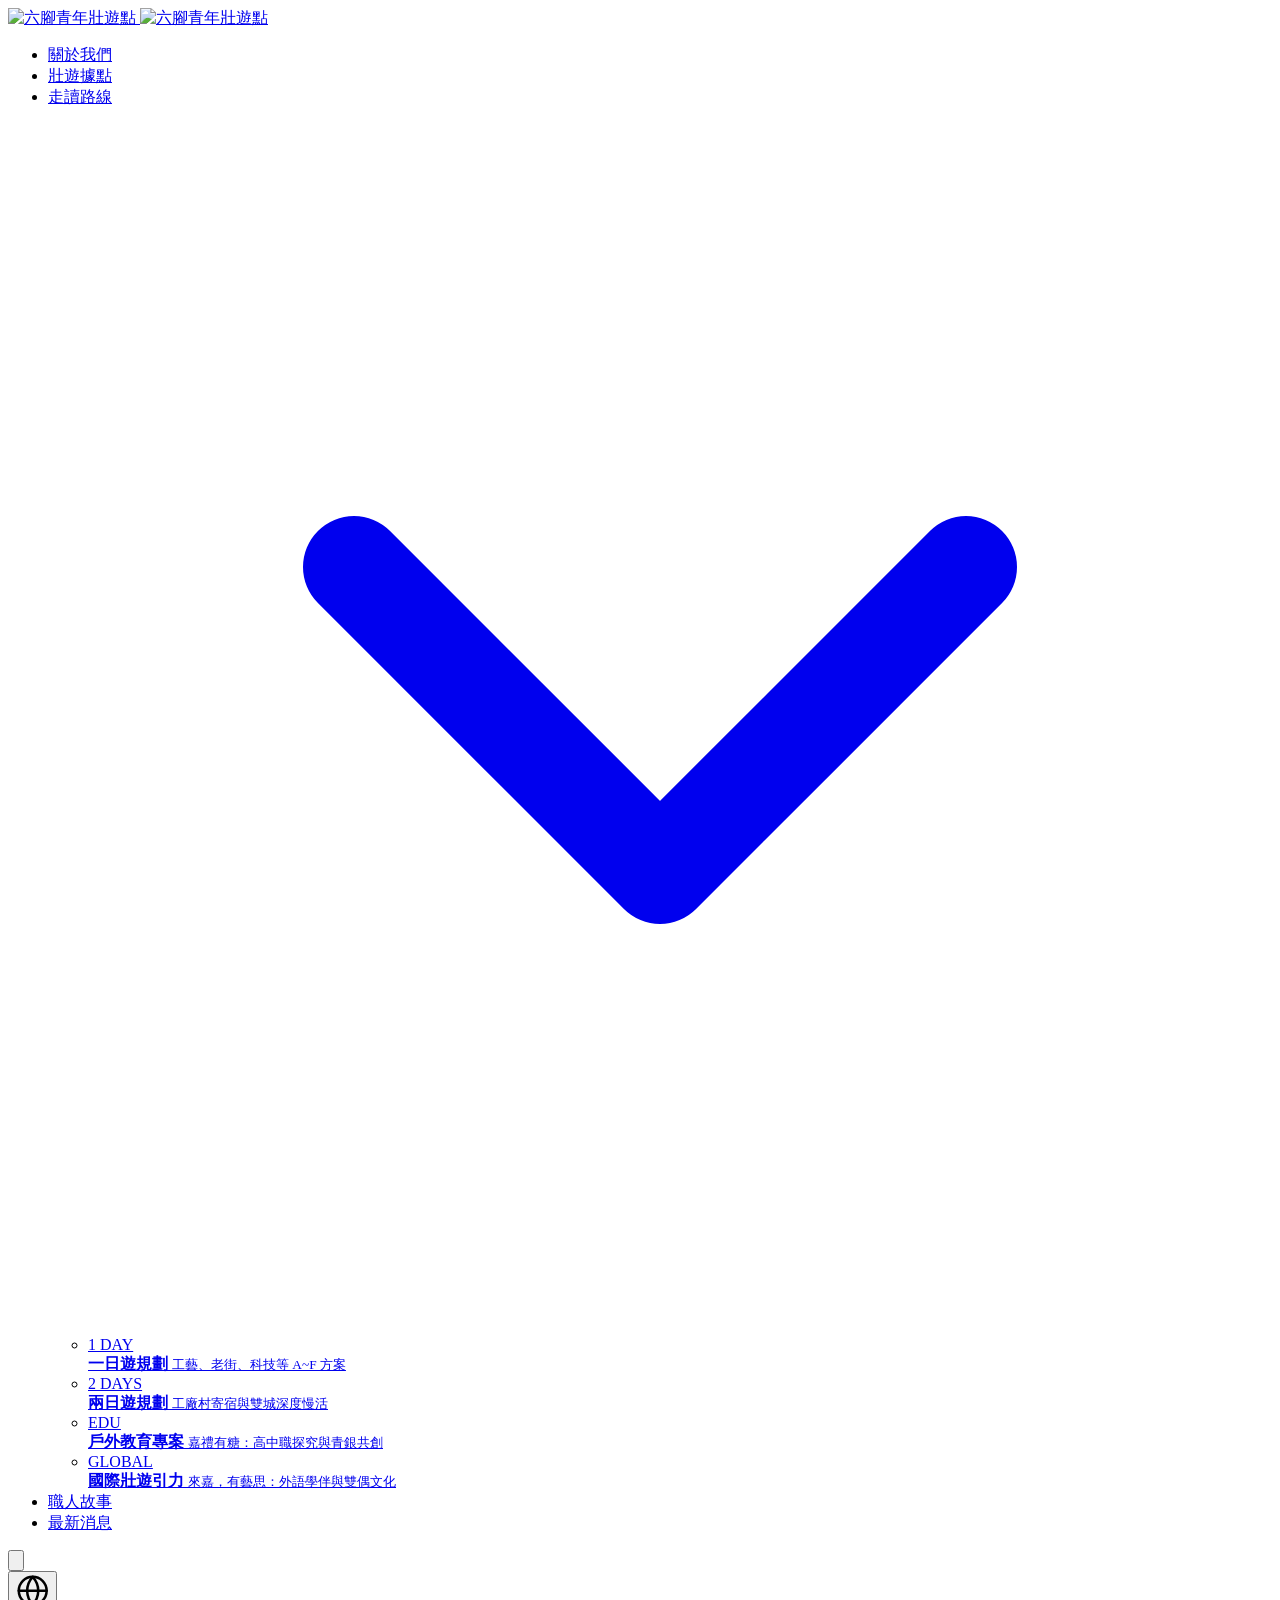
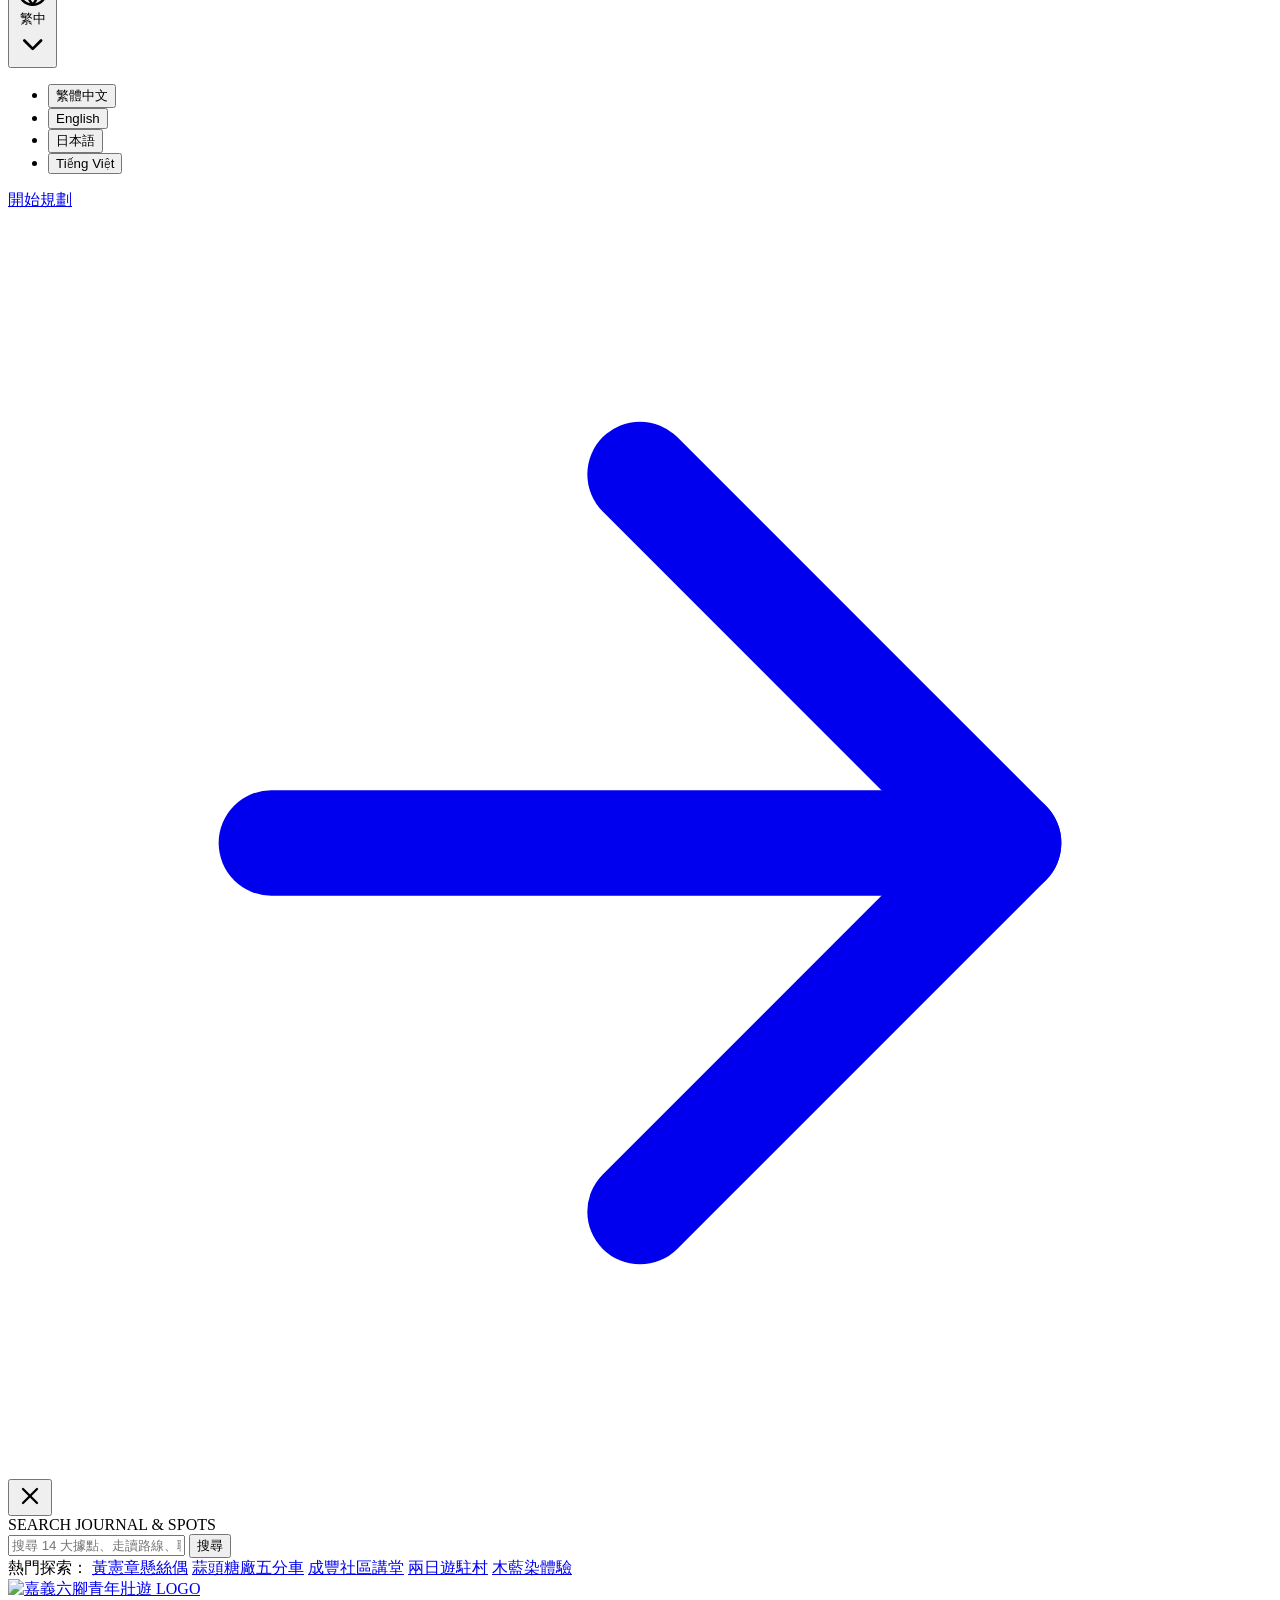
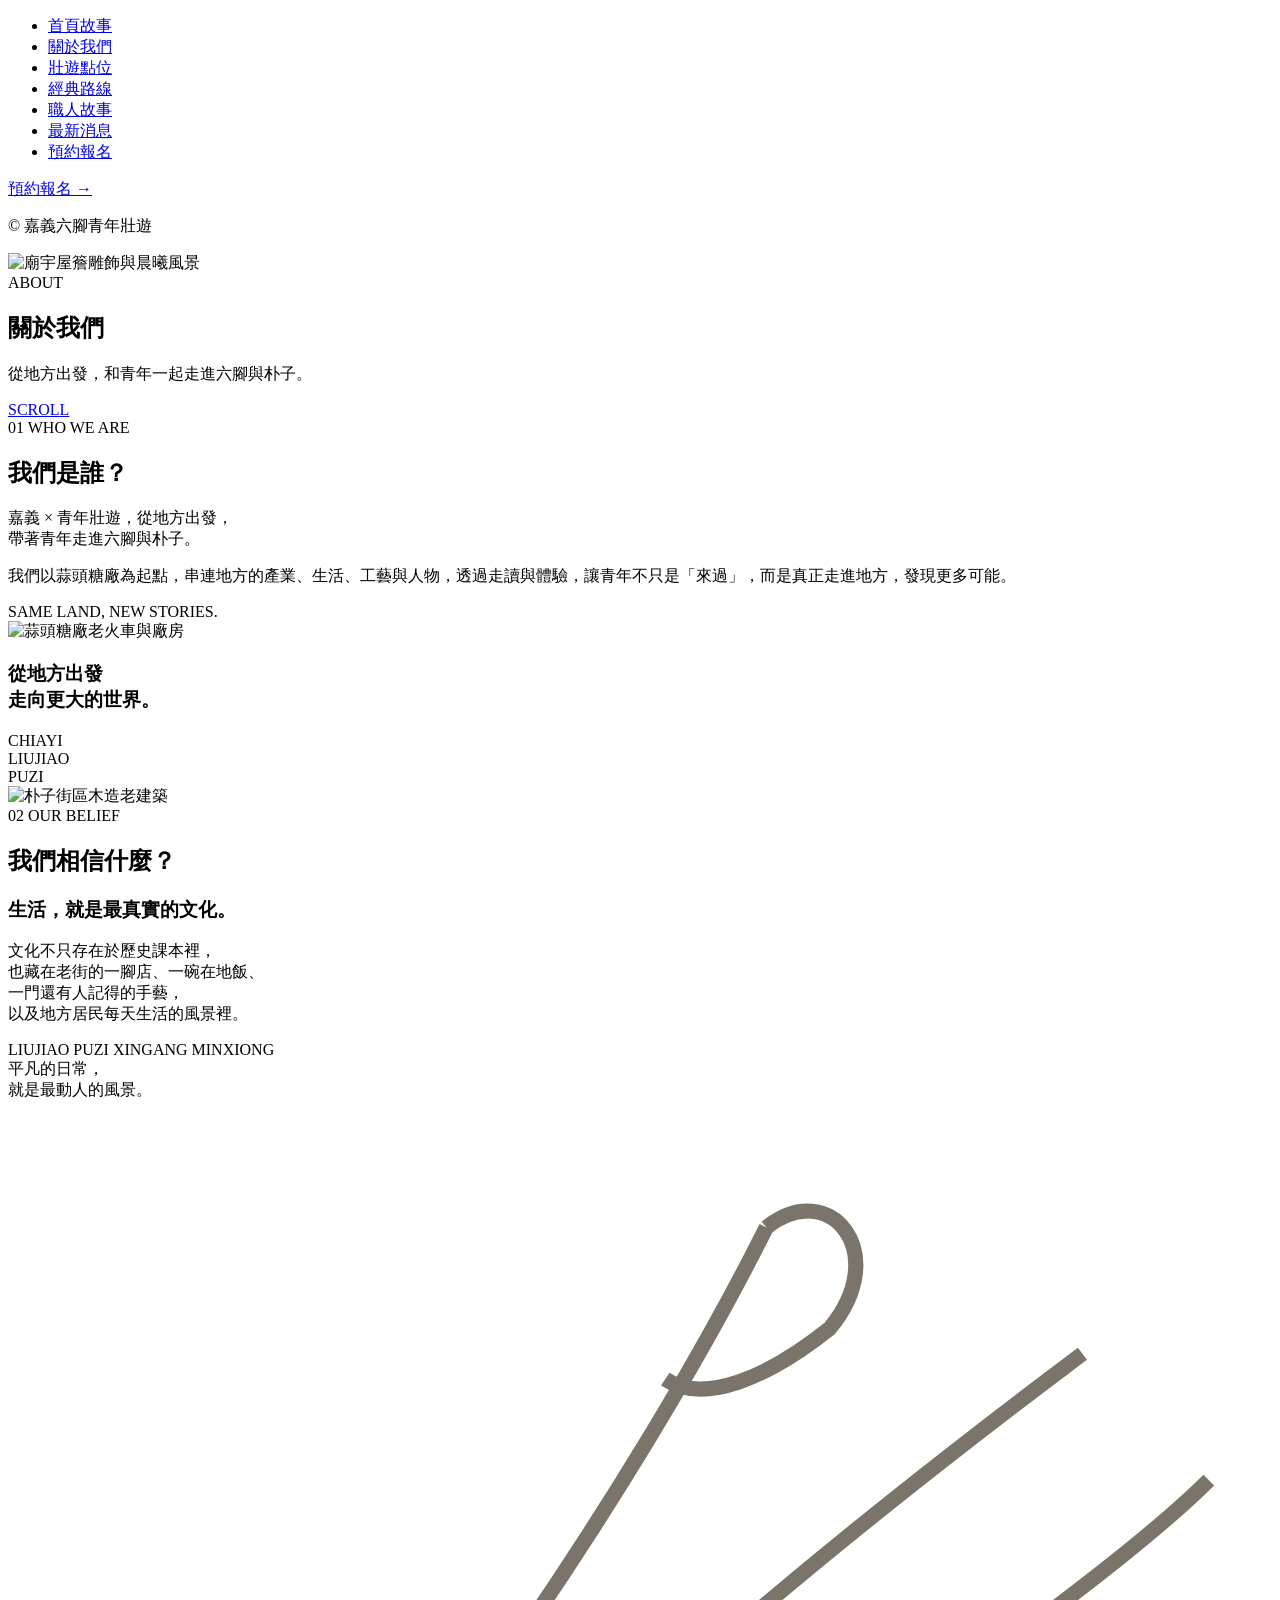
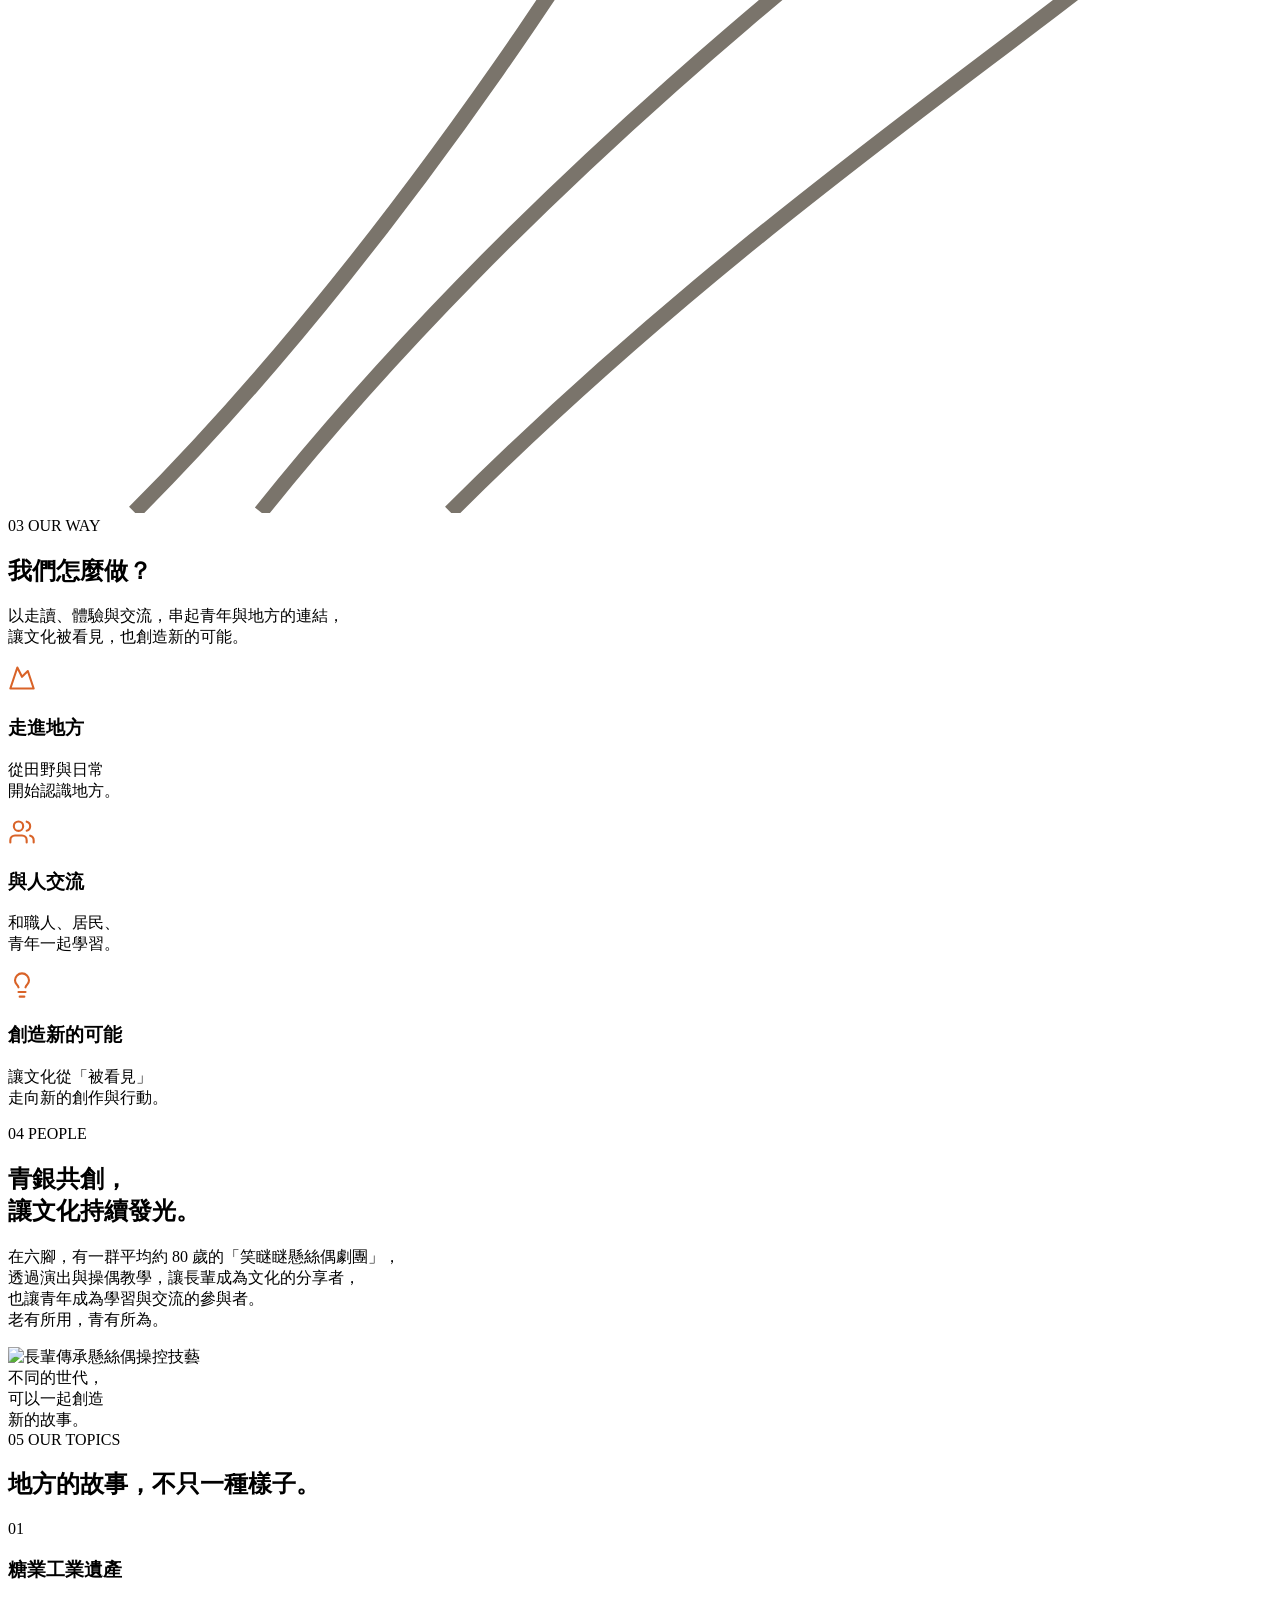
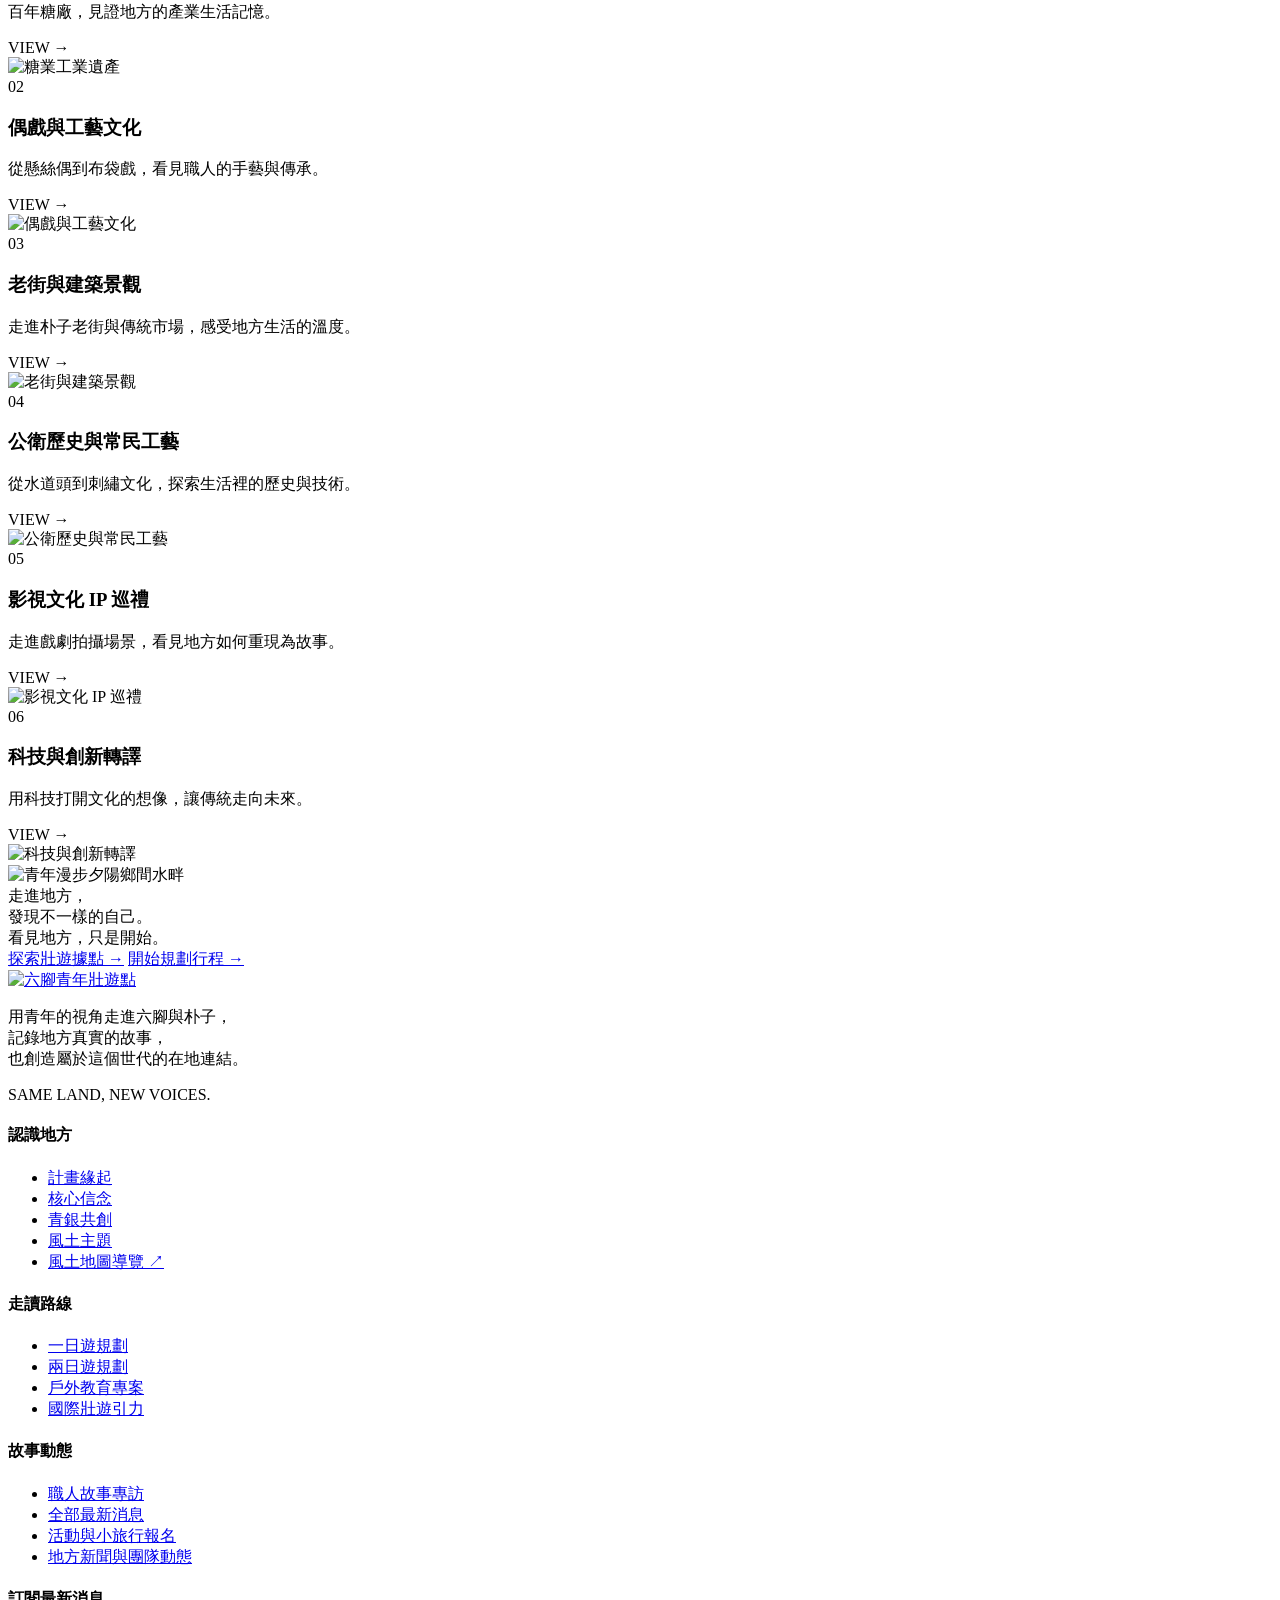
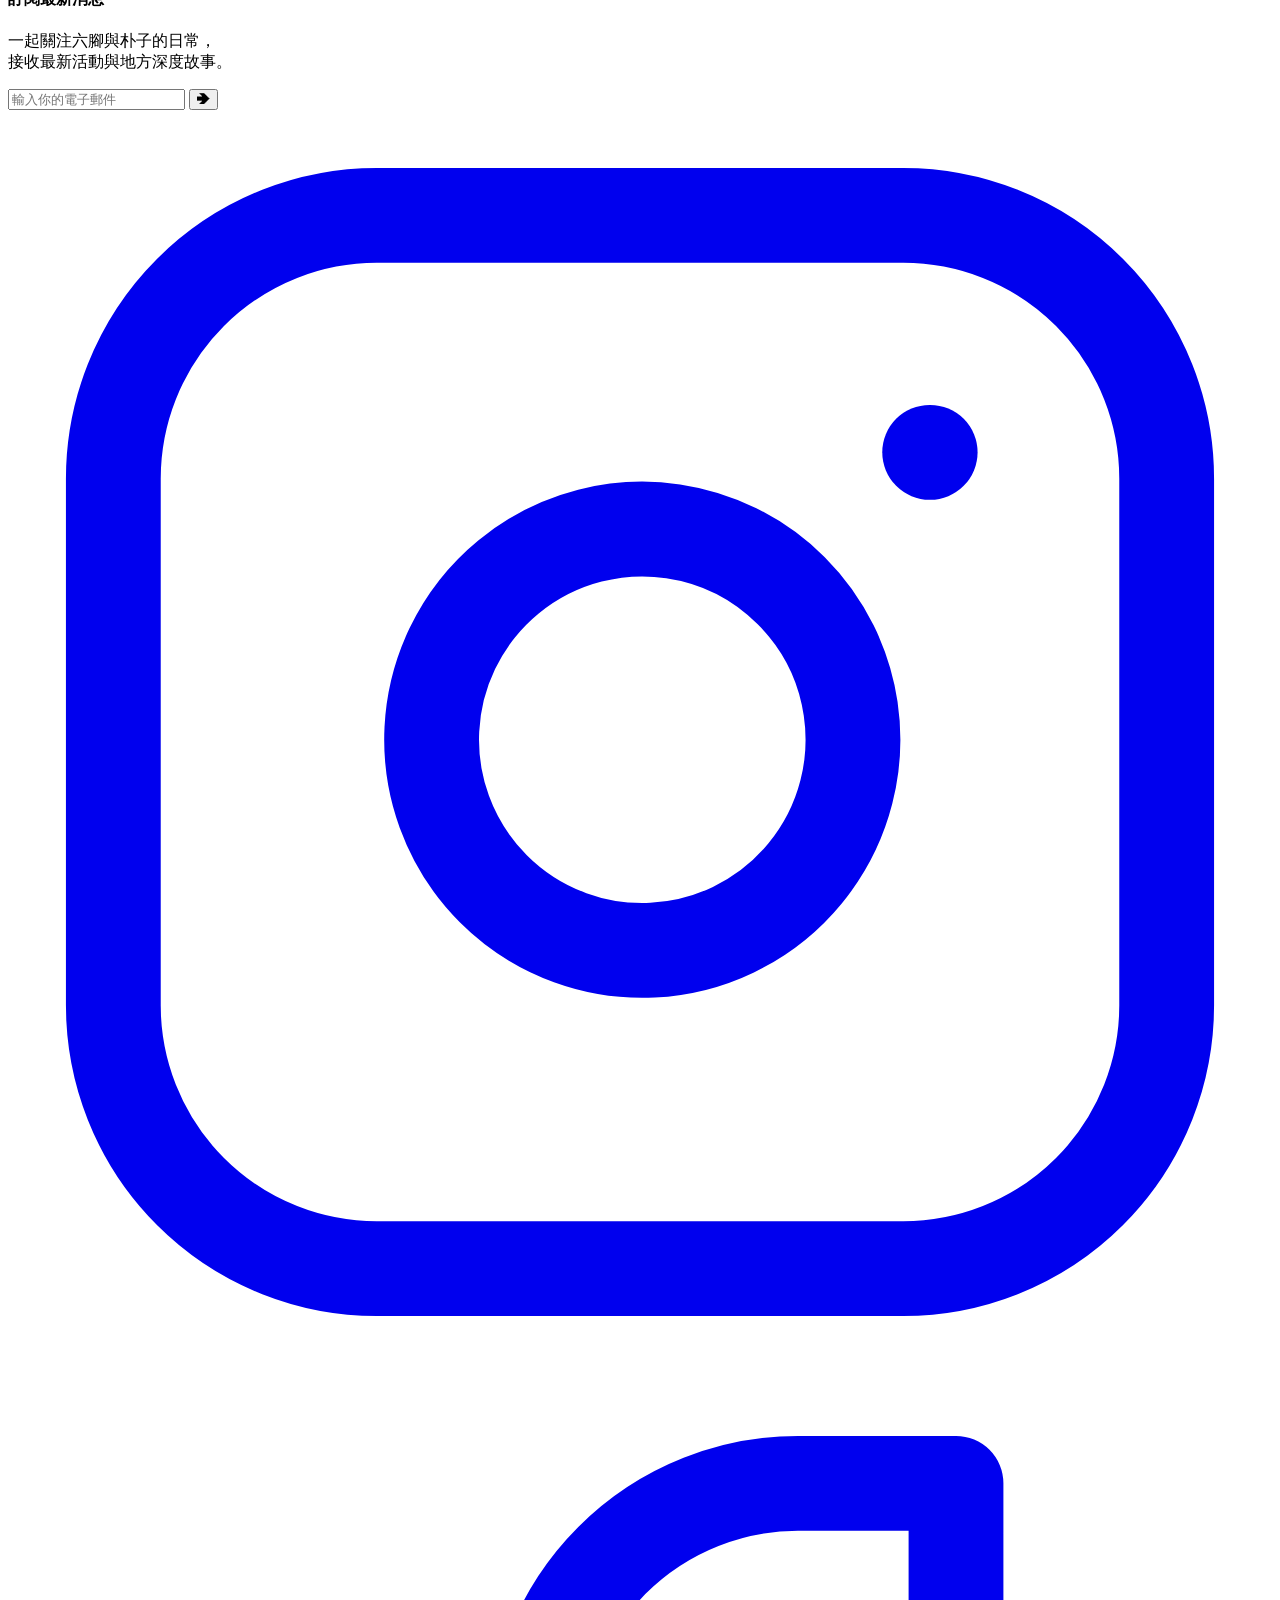
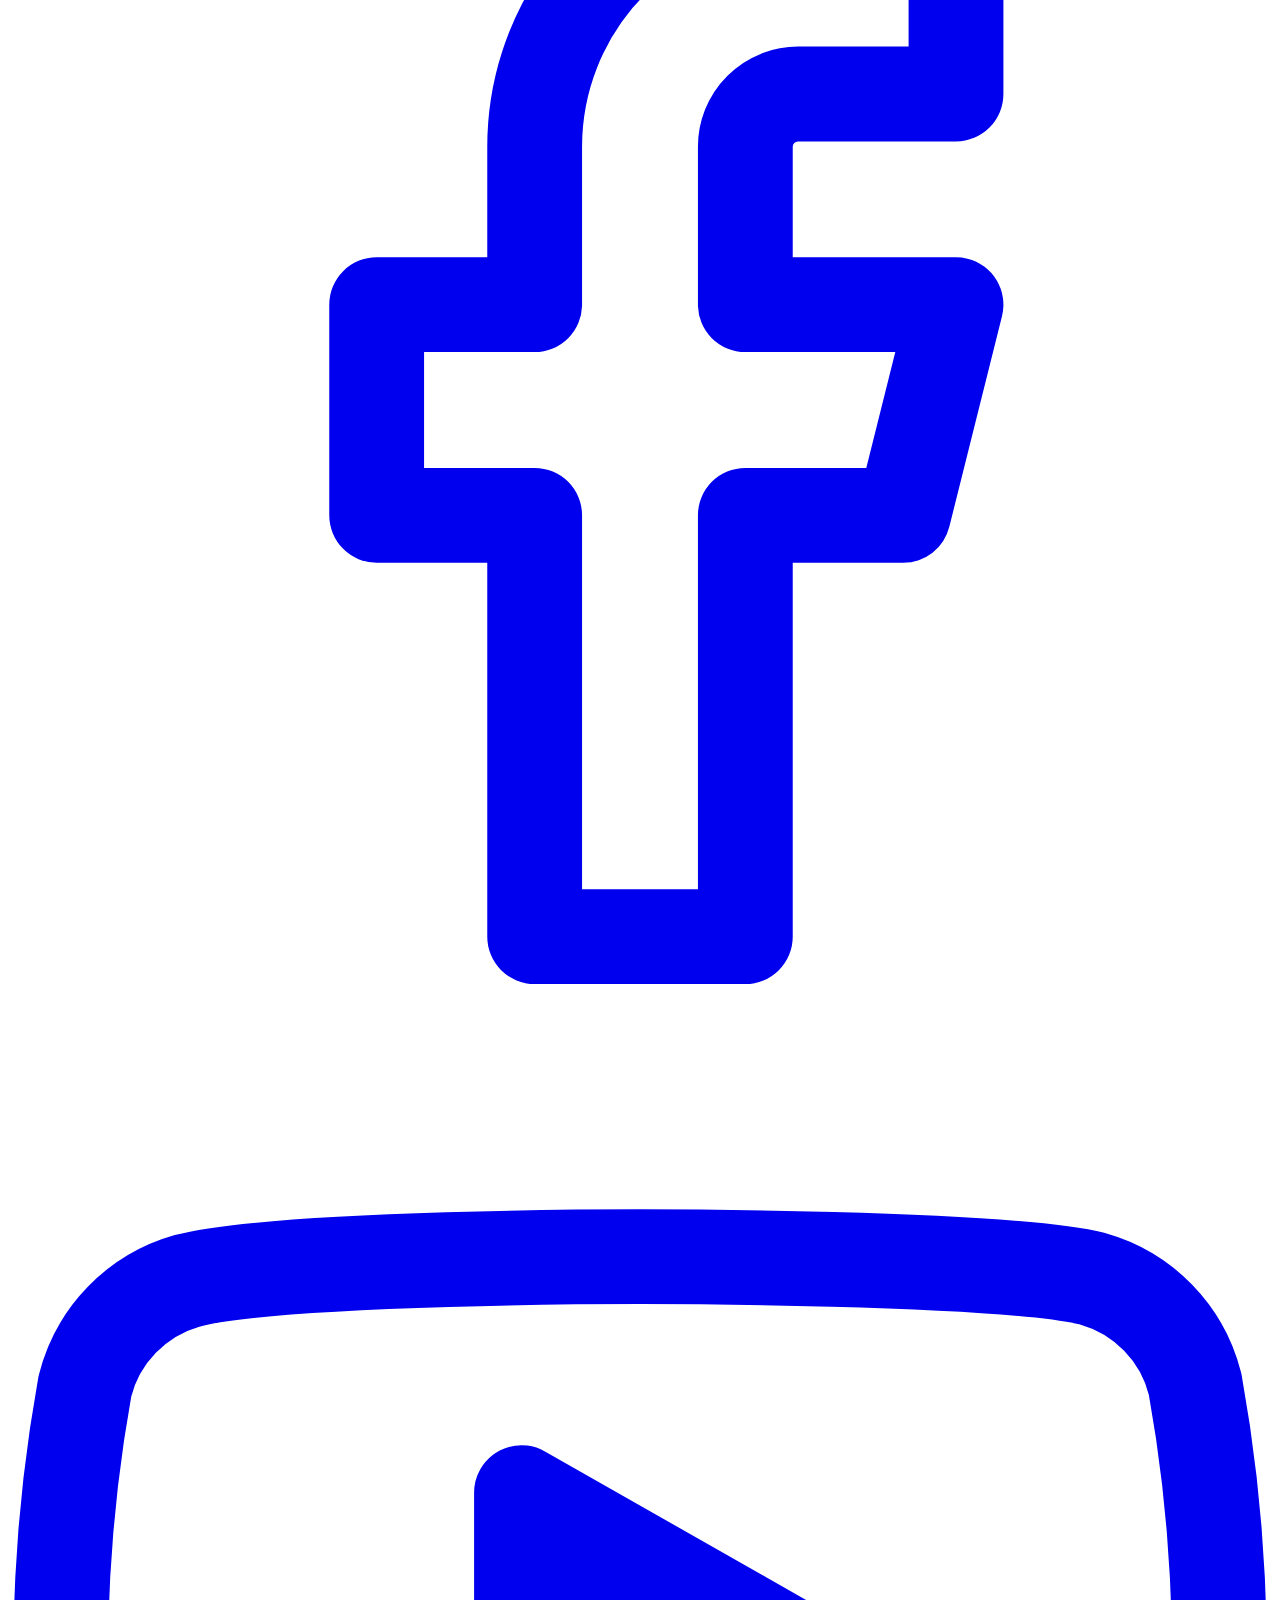
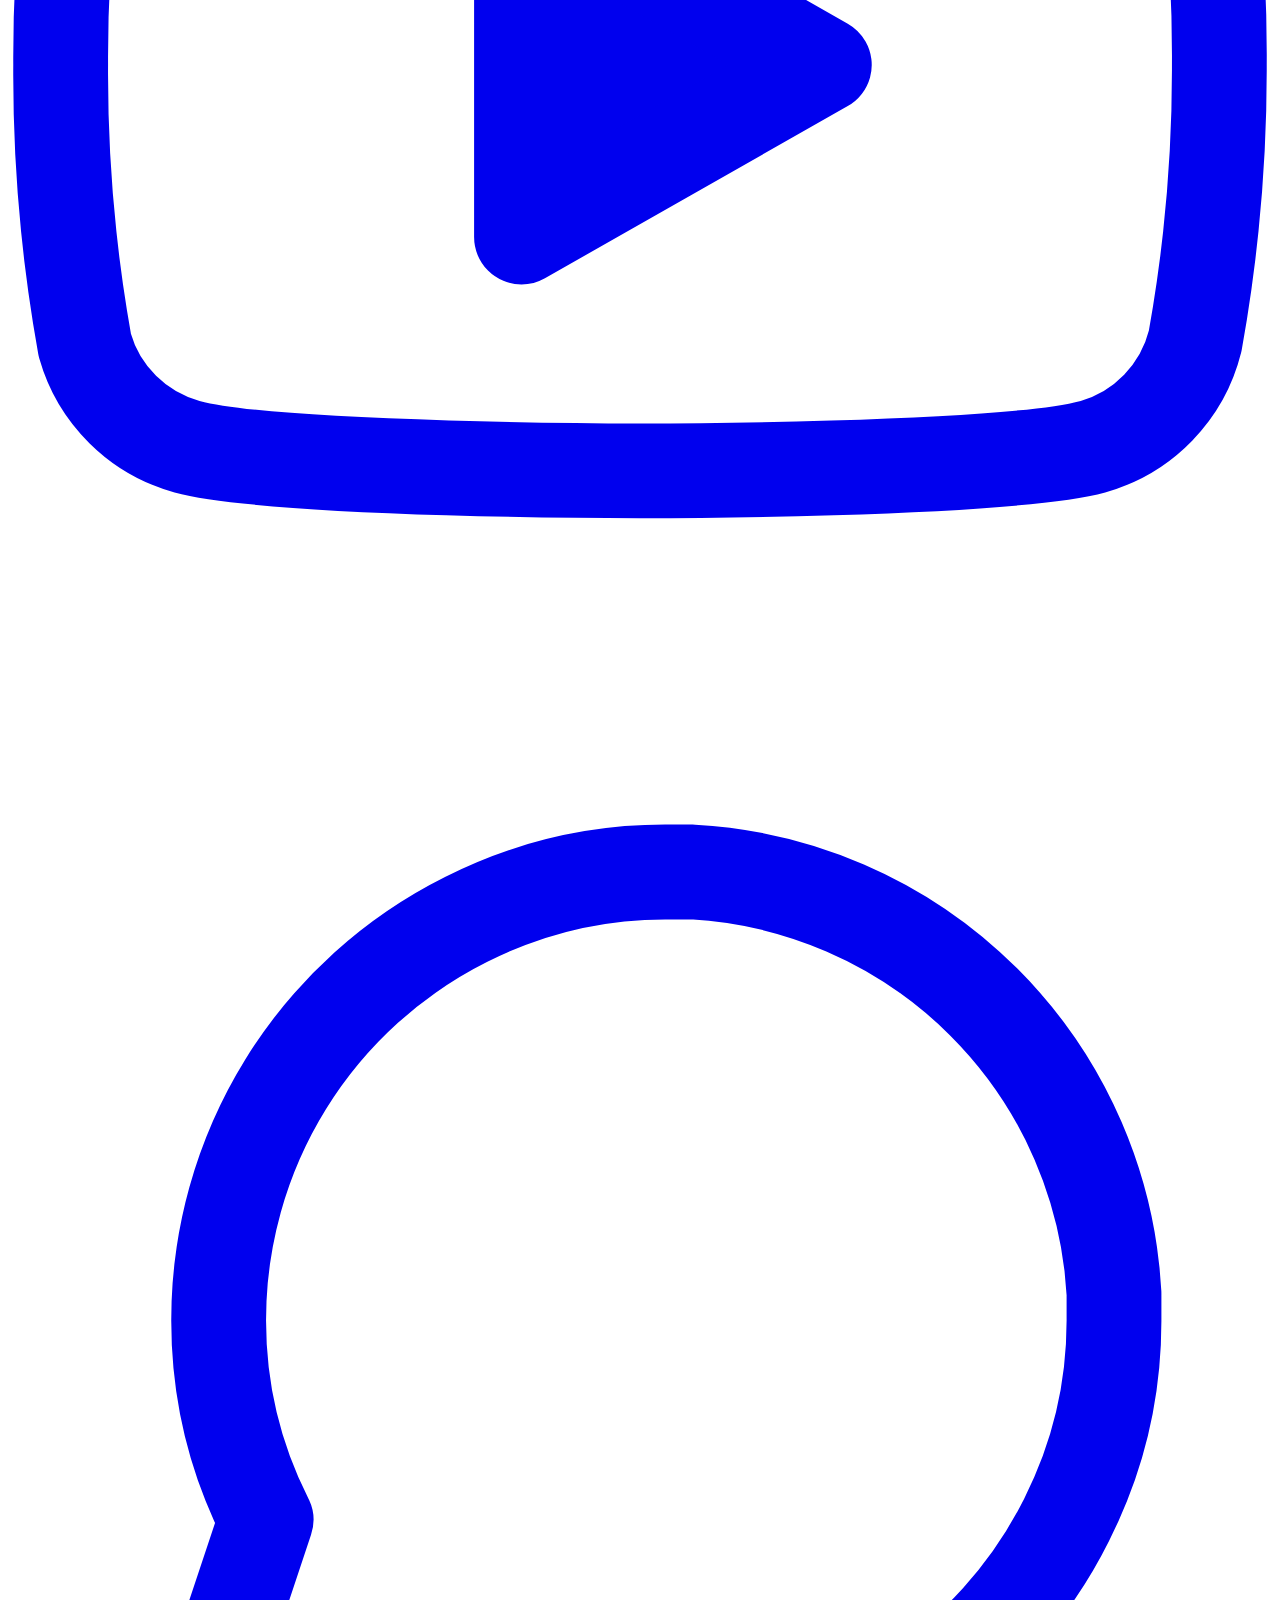
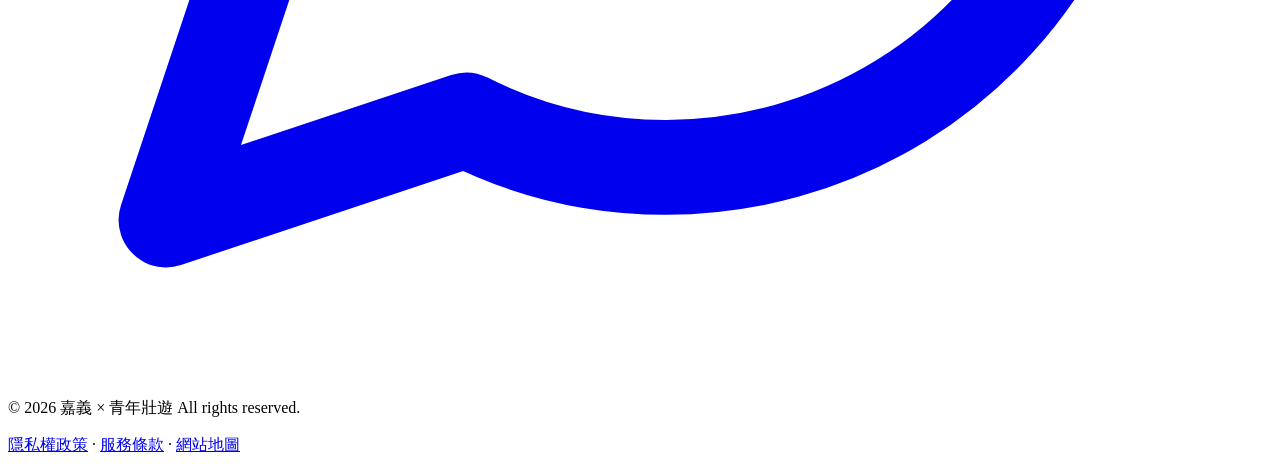
==== about.html @ 49972dff "Add files via upload" ====
<!DOCTYPE html>
<html lang="zh-TW">
<head>
    <meta charset="UTF-8">
    <meta name="viewport" content="width=device-width, initial-scale=1.0">
    <title>關於我們 ｜ 嘉義青年壯遊 ‧ 搜集文化好時光</title>
    
    <link rel="stylesheet" href="css/common.css">
    <link rel="stylesheet" href="css/about.css">

    <!-- 字體引入 -->
    <link rel="preconnect" href="https://fonts.googleapis.com">
    <link rel="preconnect" href="https://fonts.gstatic.com">
    <link href="https://fonts.googleapis.com/css2?family=Bodoni+Moda:ital,opsz,wght@0,6..96,700..900;1,6..96,400..700&family=Noto+Serif+TC:wght@400;600;700;900&family=Noto+Sans+TC:wght@300;400;500;700&family=Playfair+Display:ital,wght@0,700;0,900;1,400;1,600&family=Poppins:wght@500;600;700;800&display=swap" rel="stylesheet">
</head>
<body class="about-page-body">

<!-- ==================== 全域標準頂部導覽列 (Iconstack 圖標整合版) ==================== -->
<header class="site-header" id="siteHeader">
    <div class="nav-container">
        
<a href="index.html" class="nav-brand" aria-label="六腳青年壯遊首頁">
    <img src="assets/logo-white.png" alt="六腳青年壯遊點" class="nav-logo-img logo-white">
    <img src="assets/logo-black.png" alt="六腳青年壯遊點" class="nav-logo-img logo-black">
</a>

        <!-- 核心導覽選單 -->
        <nav class="nav-menu" id="navMenu">
            <ul class="nav-list">
                <li class="nav-item">
                    <a href="about.html" class="nav-link active" data-i18n="nav_about">關於我們</a>
                </li>
                <li class="nav-item">
                    <a href="spots.html" class="nav-link" data-i18n="nav_spots">壯遊據點</a>
                </li>
                <li class="nav-item nav-has-dropdown">
                    <a href="itinerary.html" class="nav-link nav-dropdown-trigger">
                        <span data-i18n="nav_routes">走讀路線</span>
                        <!-- Iconstack Chevron Down -->
                        <svg class="nav-icon-svg nav-chevron-icon" viewBox="0 0 24 24" fill="none" stroke="currentColor" stroke-width="2" stroke-linecap="round" stroke-linejoin="round">
                            <polyline points="6 9 12 15 18 9"></polyline>
                        </svg>
                    </a>
                    <ul class="nav-dropdown-menu">
                        <li>
                            <a href="itinerary-detail.html" class="dropdown-link">
                                <span class="route-badge">1 DAY</span>
                                <div>
                                    <strong data-i18n="route_1day">一日遊規劃</strong>
                                    <small data-i18n="route_1day_sub">工藝、老街、科技等 A~F 方案</small>
                                </div>
                            </a>
                        </li>
                        <li>
                            <a href="twoday-detail.html" class="dropdown-link">
                                <span class="route-badge">2 DAYS</span>
                                <div>
                                    <strong data-i18n="route_2day">兩日遊規劃</strong>
                                    <small data-i18n="route_2day_sub">工廠村寄宿與雙城深度慢活</small>
                                </div>
                            </a>
                        </li>
                        <li>
                            <a href="outdoor-detail.html" class="dropdown-link">
                                <span class="route-badge">EDU</span>
                                <div>
                                    <strong data-i18n="route_edu">戶外教育專案</strong>
                                    <small data-i18n="route_edu_sub">嘉禮有糖：高中職探究與青銀共創</small>
                                </div>
                            </a>
                        </li>
                        <li>
                            <a href="global-detail.html" class="dropdown-link">
                                <span class="route-badge">GLOBAL</span>
                                <div>
                                    <strong data-i18n="route_global">國際壯遊引力</strong>
                                    <small data-i18n="route_global_sub">來嘉，有藝思：外語學伴與雙偶文化</small>
                                </div>
                            </a>
                        </li>
                    </ul>
                </li>
                <li class="nav-item">
                    <a href="journal.html" class="nav-link" data-i18n="nav_journal">職人故事</a>
                </li>
                <li class="nav-item">
                    <a href="news.html" class="nav-link" data-i18n="nav_news">最新消息</a>
                </li>
            </ul>
        </nav>

        <!-- 右側功能操作區 -->
        <div class="nav-actions">
            <!-- 搜尋按鈕 (Iconstack Search Icon) -->
            <button class="nav-action-btn" id="navSearchBtn" aria-label="搜尋">
                <svg class="nav-icon-svg" viewBox="0 0 24 24" fill="none" stroke="currentColor" stroke-width="2" stroke-linecap="round" stroke-linejoin="round">
                    <circle cx="11" cy="11" r="8"></circle>
                    <line x1="21" y1="21" x2="16.65" y2="16.65"></line>
                </svg>
            </button>
            
            <!-- 語言切換選單 (Iconstack Globe Icon) -->
            <div class="lang-dropdown-wrapper" id="langDropdownWrapper">
                <button class="nav-lang-btn" id="langBtn" aria-expanded="false">
                    <svg class="nav-icon-svg nav-globe-icon" viewBox="0 0 24 24" fill="none" stroke="currentColor" stroke-width="1.8" stroke-linecap="round" stroke-linejoin="round">
                        <circle cx="12" cy="12" r="10"></circle>
                        <line x1="2" y1="12" x2="22" y2="12"></line>
                        <path d="M12 2a15.3 15.3 0 0 1 4 10 15.3 15.3 0 0 1-4 10 15.3 15.3 0 0 1-4-10 15.3 15.3 0 0 1 4-10z"></path>
                    </svg>
                    <span id="currentLangLabel">繁中</span>
                    <svg class="nav-icon-svg nav-caret-icon" viewBox="0 0 24 24" fill="none" stroke="currentColor" stroke-width="2" stroke-linecap="round" stroke-linejoin="round">
                        <polyline points="6 9 12 15 18 9"></polyline>
                    </svg>
                </button>
                <ul class="lang-dropdown-menu" id="langMenu">
                    <li><button type="button" class="lang-option active" data-lang="zh-TW">繁體中文</button></li>
                    <li><button type="button" class="lang-option" data-lang="en">English</button></li>
                    <li><button type="button" class="lang-option" data-lang="ja">日本語</button></li>
                    <li><button type="button" class="lang-option" data-lang="vi">Tiếng Việt</button></li>
                </ul>
            </div>

            <!-- 右側行動呼籲按鈕 (Iconstack Arrow Right Icon) -->
            <a href="contact.html" class="nav-btn-cta">
                <span data-i18n="nav_cta">開始規劃</span>
                <svg class="nav-icon-svg nav-cta-arrow" viewBox="0 0 24 24" fill="none" stroke="currentColor" stroke-width="2" stroke-linecap="round" stroke-linejoin="round">
                    <line x1="5" y1="12" x2="19" y2="12"></line>
                    <polyline points="12 5 19 12 12 19"></polyline>
                </svg>
            </a>
        </div>

    </div>
</header>

<!-- ==================== 全螢幕搜尋浮層 ==================== -->
<div class="search-overlay" id="searchOverlay">
    <button class="search-close-btn" id="searchCloseBtn" aria-label="關閉搜尋">
        <svg xmlns="http://www.w3.org/2000/svg" width="28" height="28" viewBox="0 0 24 24" fill="none" stroke="currentColor" stroke-width="2" stroke-linecap="round" stroke-linejoin="round">
            <path d="M18 6 6 18"/>
            <path d="m6 6 12 12"/>
        </svg>
    </button>
    <div class="search-modal-inner">
        <span class="search-sub-title">SEARCH JOURNAL & SPOTS</span>
        <div class="search-box">
            <input type="text" id="globalSearchInput" placeholder="搜尋 14 大據點、走讀路線、職人或最新消息..." autocomplete="off">
            <button class="search-submit-btn" id="globalSearchSubmit">搜尋</button>
        </div>
        <div class="search-quick-tags">
            <span>熱門探索：</span>
            <a href="spots.html">黃憲章懸絲偶</a>
            <a href="spots.html">蒜頭糖廠五分車</a>
            <a href="spots.html">成豐社區講堂</a>
            <a href="itinerary.html#twoday">兩日遊駐村</a>
            <a href="spots.html">木藍染體驗</a>
        </div>
    </div>
</div>

<!-- 手機版抽屜滑出選單 (由頂欄漢堡開關觸發) -->
<aside class="sidebar-nav" id="sidebarNav">
    <div class="sidebar-top">
        <a href="index.html" class="sidebar-logo">
            <img src="六腳LOGO.png" alt="嘉義六腳青年壯遊 LOGO" class="sidebar-logo-img">
        </a>
        <div class="sidebar-divider"></div>
        <ul class="sidebar-tabs">
            <li class="tab-item active"><a href="index.html">首頁故事</a></li>
            <li class="tab-item"><a href="about.html">關於我們</a></li>
            <li class="tab-item"><a href="spots.html">壯遊點位</a></li>
            <li class="tab-item"><a href="itinerary.html">經典路線</a></li>
            <li class="tab-item"><a href="journal.html">職人故事</a></li>
            <li class="tab-item"><a href="news.html">最新消息</a></li>
            <li class="tab-item"><a href="contact.html">預約報名</a></li>
        </ul>
    </div>
    <div class="sidebar-bottom">
        <a href="contact.html" class="btn-sidebar-cta">預約報名 →</a>
        <p class="sidebar-footer-text">© 嘉義六腳青年壯遊</p>
    </div>
</aside>

<!-- ==================== 3. 首屏滿版封面 (100vh Fullscreen Hero) ==================== -->
<section class="about-hero-full-banner">
    <div class="hero-bg-layer">
        <img src="assets/水道頭文創聚落.jpg" alt="廟宇屋簷雕飾與晨曦風景" class="hero-bg-img">
        <div class="hero-gradient-overlay"></div>
    </div>

    <div class="hero-content-inner">

        <div class="hero-heading-block">
            <span class="hero-eyebrow">ABOUT</span>
            <h1 class="hero-main-title">關於我們</h1>
            <p class="hero-sub-slogan">從地方出發，和青年一起走進六腳與朴子。</p>
        </div>

    </div>

    <!-- 底部滑動指示器 -->
    <a href="#aboutMainContent" class="hero-scroll-indicator" aria-label="向下滾動查看介紹">
        <span class="scroll-prompt-text">SCROLL</span>
        <div class="scroll-mouse-icon">
            <span class="scroll-wheel-dot"></span>
        </div>
    </a>
</section>

<!-- ==================== 4. 主內容工作舞台 ==================== -->
<main class="about-main-container" id="aboutMainContent">

    <!-- 01 WHO WE ARE 我們是誰？ -->
    <section class="about-section-block section-who-we-are">
        <div class="who-left-col">
            <div class="section-tag-row">
                <span class="tag-num">01</span>
                <span class="tag-en">WHO WE ARE</span>
            </div>
            <h2 class="section-main-heading">我們是誰？</h2>
            <p class="who-lead-p">
                嘉義 × 青年壯遊，從地方出發，<br>
                帶著青年走進六腳與朴子。
            </p>
            <p class="who-body-p">
                我們以蒜頭糖廠為起點，串連地方的產業、生活、工藝與人物，透過走讀與體驗，讓青年不只是「來過」，而是真正走進地方，發現更多可能。
            </p>
            <div class="who-stamp-note">
                SAME LAND, NEW STORIES.
            </div>
        </div>

        <!-- 右側：糖廠五分車照片 ＋ 走向世界深色卡 -->
        <div class="who-right-col">
            <div class="who-photo-box">
                <img src="assets/水道頭文創聚落.jpg" alt="蒜頭糖廠老火車與廠房">
            </div>
            <div class="who-dark-card">
                <div class="dark-card-inner">
                    <h3 class="dark-card-title">從地方出發<br>走向更大的世界。</h3>
                    <div class="dark-card-foot">
                        CHIAYI<br>LIUJIAO<br>PUZI
                    </div>
                </div>
            </div>
        </div>
    </section>

    <!-- 02 OUR BELIEF 我們相信什麼？ -->
    <section class="about-section-block section-our-belief">
        <!-- 左側：朴子故事館木造門牌照片 -->
        <div class="belief-left-col">
            <div class="belief-photo-frame">
                <img src="assets/水道頭文創聚落.jpg" alt="朴子街區木造老建築">
            </div>
        </div>

        <!-- 右側：信念理念與手繪印記 -->
        <div class="belief-right-col">
            <div class="section-tag-row">
                <span class="tag-num">02</span>
                <span class="tag-en">OUR BELIEF</span>
            </div>
            <h2 class="section-main-heading">我們相信什麼？</h2>
            <h3 class="section-sub-heading">生活，就是最真實的文化。</h3>
            <p class="belief-body-p">
                文化不只存在於歷史課本裡，<br>
                也藏在老街的一腳店、一碗在地飯、<br>
                一門還有人記得的手藝，<br>
                以及地方居民每天生活的風景裡。
            </p>

            <!-- 右側風土素描與手寫字 -->
            <div class="belief-sketch-cluster">
                <div class="towns-circle-sketch">
                    <span>LIUJIAO</span>
                    <span>PUZI</span>
                    <span>XINGANG</span>
                    <span>MINXIONG</span>
                </div>
                <div class="belief-cursive-text">
                    平凡的日常，<br>就是最動人的風景。
                </div>
                <!-- 稻穗速寫 -->
                <div class="wheat-sketch-icon">
                    <svg viewBox="0 0 100 80" fill="none" stroke="#7A746B" stroke-width="1.2">
                        <path d="M10 80 C 30 60, 50 30, 60 10" />
                        <path d="M60 10 C 65 6, 70 12, 65 18 C 60 22, 55 24, 52 22" />
                        <path d="M20 80 C 40 55, 65 35, 85 20" />
                        <path d="M35 80 C 60 55, 85 40, 95 30" />
                    </svg>
                </div>
            </div>
        </div>
    </section>

    <!-- 03 OUR WAY 我們怎麼做？ -->
    <section class="about-section-block section-our-way">
        <div class="way-left-col">
            <div class="section-tag-row">
                <span class="tag-num">03</span>
                <span class="tag-en">OUR WAY</span>
            </div>
            <h2 class="section-main-heading">我們怎麼做？</h2>
            <p class="way-body-p">
                以走讀、體驗與交流，串起青年與地方的連結，<br>
                讓文化被看見，也創造新的可能。
            </p>
        </div>

        <!-- 右側三欄圓形圖示群 (Icon Stack) -->
        <div class="way-pillars-grid">
            
            <!-- 柱 01: 走進地方 -->
            <div class="pillar-item-card">
                <div class="pillar-icon-bubble">
                    <svg width="28" height="28" viewBox="0 0 24 24" fill="none" stroke="#D96328" stroke-width="1.8" stroke-linecap="round" stroke-linejoin="round">
                        <path d="m8 3 4 8 5-5 5 15H2L8 3z"/>
                    </svg>
                </div>
                <h3 class="pillar-title">走進地方</h3>
                <p class="pillar-desc">從田野與日常<br>開始認識地方。</p>
            </div>

            <!-- 柱 02: 與人交流 -->
            <div class="pillar-item-card">
                <div class="pillar-icon-bubble">
                    <svg width="28" height="28" viewBox="0 0 24 24" fill="none" stroke="#D96328" stroke-width="1.8" stroke-linecap="round" stroke-linejoin="round">
                        <path d="M16 21v-2a4 4 0 0 0-4-4H6a4 4 0 0 0-4 4v2"/>
                        <circle cx="9" cy="7" r="4"/>
                        <path d="M22 21v-2a4 4 0 0 0-3-3.87"/>
                        <path d="M16 3.13a4 4 0 0 1 0 7.75"/>
                    </svg>
                </div>
                <h3 class="pillar-title">與人交流</h3>
                <p class="pillar-desc">和職人、居民、<br>青年一起學習。</p>
            </div>

            <!-- 柱 03: 創造新的可能 -->
            <div class="pillar-item-card">
                <div class="pillar-icon-bubble">
                    <svg width="28" height="28" viewBox="0 0 24 24" fill="none" stroke="#D96328" stroke-width="1.8" stroke-linecap="round" stroke-linejoin="round">
                        <path d="M15 14c.2-1 .7-1.7 1.5-2.5 1-.9 1.5-2.2 1.5-3.5A6 6 0 0 0 6 8c0 1 .2 2.2 1.5 3.5.7.7 1.3 1.5 1.5 2.5"/>
                        <path d="M9 18h6"/>
                        <path d="M10 22h4"/>
                    </svg>
                </div>
                <h3 class="pillar-title">創造新的可能</h3>
                <p class="pillar-desc">讓文化從「被看見」<br>走向新的創作與行動。</p>
            </div>

        </div>
    </section>

<!-- 04 PEOPLE 青銀共創 (滿版全幅黑底區塊) -->
    <section class="section-people-silver">
        <div class="silver-inner-wrap">
            <div class="silver-left-col">
                <div class="section-tag-row tag-row-dark">
                    <span class="tag-num">04</span>
                    <span class="tag-en">PEOPLE</span>
                </div>
                <h2 class="section-main-heading dark-theme-heading">
                    青銀共創，<br>讓文化持續發光。
                </h2>
                <p class="silver-body-p">
                    在六腳，有一群平均約 80 歲的「笑瞇瞇懸絲偶劇團」，<br>
                    透過演出與操偶教學，讓長輩成為文化的分享者，<br>
                    也讓青年成為學習與交流的參與者。<br>
                    老有所用，青有所為。
                </p>
            </div>

            <div class="silver-right-col">
                <div class="silver-photo-box">
                    <img src="assets/笑咪咪懸絲偶劇團.jpg" alt="長輩傳承懸絲偶操控技藝">
                </div>
                <div class="silver-cursive-quote">
                    不同的世代，<br>可以一起創造<br>新的故事。
                </div>
            </div>
        </div>
    </section>

<!-- 05 OUR TOPICS 地方的故事，不只一種樣子 -->
<section class="about-section-block section-our-topics">
    <div class="topics-header-wrap">
        <div class="section-tag-row">
            <span class="tag-num">05</span>
            <span class="tag-en">OUR TOPICS</span>
        </div>
        <h2 class="section-main-heading">地方的故事，不只一種樣子。</h2>
    </div>

    <!-- 2x3 手撕拼貼方格網格 -->
    <div class="topics-scrapbook-grid">
        
        <!-- 卡片 01 -->
        <article class="scrapbook-card card-theme-amber">
            <div class="card-left-content">
                <span class="card-num-lead">01</span>
                <h3 class="card-main-title">糖業工業遺產</h3>
                <p class="card-desc-text">百年糖廠，見證地方的產業生活記憶。</p>
                <span class="card-view-link">VIEW <span>→</span></span>
            </div>
            <div class="card-right-visual">
                <div class="color-torn-patch"></div>
                <div class="photo-torn-mask">
                    <img src="assets/水道頭文創聚落.jpg" alt="糖業工業遺產">
                </div>
            </div>
        </article>

        <!-- 卡片 02 -->
        <article class="scrapbook-card card-theme-indigo">
            <div class="card-left-content">
                <span class="card-num-lead">02</span>
                <h3 class="card-main-title">偶戲與工藝文化</h3>
                <p class="card-desc-text">從懸絲偶到布袋戲，看見職人的手藝與傳承。</p>
                <span class="card-view-link">VIEW <span>→</span></span>
            </div>
            <div class="card-right-visual">
                <div class="color-torn-patch"></div>
                <div class="photo-torn-mask">
                    <img src="assets/笑咪咪懸絲偶劇團.jpg" alt="偶戲與工藝文化">
                </div>
            </div>
        </article>

        <!-- 卡片 03 -->
        <article class="scrapbook-card card-theme-mustard">
            <div class="card-left-content">
                <span class="card-num-lead">03</span>
                <h3 class="card-main-title">老街與建築景觀</h3>
                <p class="card-desc-text">走進朴子老街與傳統市場，感受地方生活的溫度。</p>
                <span class="card-view-link">VIEW <span>→</span></span>
            </div>
            <div class="card-right-visual">
                <div class="color-torn-patch"></div>
                <div class="photo-torn-mask">
                    <img src="assets/水道頭文創聚落.jpg" alt="老街與建築景觀">
                </div>
            </div>
        </article>

        <!-- 卡片 04 -->
        <article class="scrapbook-card card-theme-sage">
            <div class="card-left-content">
                <span class="card-num-lead">04</span>
                <h3 class="card-main-title">公衛歷史與常民工藝</h3>
                <p class="card-desc-text">從水道頭到刺繡文化，探索生活裡的歷史與技術。</p>
                <span class="card-view-link">VIEW <span>→</span></span>
            </div>
            <div class="card-right-visual">
                <div class="color-torn-patch"></div>
                <div class="photo-torn-mask">
                    <img src="assets/藍染體驗.jpg" alt="公衛歷史與常民工藝">
                </div>
            </div>
        </article>

        <!-- 卡片 05 -->
        <article class="scrapbook-card card-theme-terracotta">
            <div class="card-left-content">
                <span class="card-num-lead">05</span>
                <h3 class="card-main-title">影視文化 IP 巡禮</h3>
                <p class="card-desc-text">走進戲劇拍攝場景，看見地方如何重現為故事。</p>
                <span class="card-view-link">VIEW <span>→</span></span>
            </div>
            <div class="card-right-visual">
                <div class="color-torn-patch"></div>
                <div class="photo-torn-mask">
                    <img src="assets/水道頭文創聚落.jpg" alt="影視文化 IP 巡禮">
                </div>
            </div>
        </article>

        <!-- 卡片 06 -->
        <article class="scrapbook-card card-theme-slate">
            <div class="card-left-content">
                <span class="card-num-lead">06</span>
                <h3 class="card-main-title">科技與創新轉譯</h3>
                <p class="card-desc-text">用科技打開文化的想像，讓傳統走向未來。</p>
                <span class="card-view-link">VIEW <span>→</span></span>
            </div>
            <div class="card-right-visual">
                <div class="color-torn-patch"></div>
                <div class="photo-torn-mask">
                    <img src="assets/笑咪咪懸絲偶劇團.jpg" alt="科技與創新轉譯">
                </div>
            </div>
        </article>

    </div>
</section>

</main>

<!-- ==================== 5. 底部全景滿版號召 (Full-Bleed Panoramic CTA) ==================== -->
<section class="about-bottom-cta-banner">
    <div class="cta-bg-layer">
        <img src="assets/水道頭文創聚落.jpg" alt="青年漫步夕陽鄉間水畔" class="cta-bg-img">
        <div class="cta-dark-shade"></div>
    </div>

    <div class="cta-content-inner">
        <!-- 左側大金句 -->
        <div class="cta-left-text">
            走進地方，<br>
            發現不一樣的自己。
        </div>

        <!-- 右側行動引導與按鈕群 -->
        <div class="cta-right-actions">
            <div class="cta-prompt-title">看見地方，只是開始。</div>
            <div class="cta-buttons-row">
                <a href="spots.html" class="btn-cta-ghost">探索壯遊據點 →</a>
                <a href="itinerary.html" class="btn-cta-solid">開始規劃行程 →</a>
            </div>
        </div>
    </div>
</section>

<!-- ==================== 6. 全站統一高級頁尾 ==================== -->
<footer class="site-global-footer">
    <div class="footer-container">
        <div class="footer-main-grid">

            <!-- 1. 左側品牌欄 -->
            <div class="footer-brand-col">
                <a href="index.html" class="footer-brand-header" aria-label="六腳青年壯遊首頁">
                    <img src="assets/logo-white.png" alt="六腳青年壯遊點" class="footer-logo-img">
                </a>

                <p class="footer-brand-desc">
                    用青年的視角走進六腳與朴子，<br>
                    記錄地方真實的故事，<br>
                    也創造屬於這個世代的在地連結。
                </p>

                <div class="footer-brand-stamp">
                    <span>SAME LAND,</span>
                    <span>NEW VOICES.</span>
                </div>
            </div>

            <!-- 2. 中間三大導覽欄位 -->
            <div class="footer-nav-columns">
                
                <!-- 欄位 1: 認識地方 -->
                <div class="footer-nav-col">
                    <div class="col-header-wrap">
                        <h4 class="nav-col-title">認識地方</h4>
                    </div>
                    <ul class="nav-link-list">
                        <li><a href="about.html">計畫緣起</a></li>
                        <li><a href="about.html">核心信念</a></li>
                        <li><a href="about.html">青銀共創</a></li>
                        <li><a href="about.html">風土主題</a></li>
                        <li><a href="spots.html" class="highlight-link">風土地圖導覽 ↗</a></li>
                    </ul>
                </div>

                <!-- 欄位 2: 走讀路線 -->
                <div class="footer-nav-col">
                    <div class="col-header-wrap">
                        <h4 class="nav-col-title">走讀路線</h4>
                    </div>
                    <ul class="nav-link-list">
                        <li><a href="itinerary-detail.html">一日遊規劃</a></li>
                        <li><a href="twoday-detail.html">兩日遊規劃</a></li>
                        <li><a href="outdoor-detail.html">戶外教育專案</a></li>
                        <li><a href="global-detail.html">國際壯遊引力</a></li>
                    </ul>
                </div>

                <!-- 欄位 3: 故事與動態 -->
                <div class="footer-nav-col">
                    <div class="col-header-wrap">
                        <h4 class="nav-col-title">故事動態</h4>
                    </div>
                    <ul class="nav-link-list">
                        <li><a href="journal.html">職人故事專訪</a></li>
                        <li><a href="news.html">全部最新消息</a></li>
                        <li><a href="news.html">活動與小旅行報名</a></li>
                        <li><a href="news.html">地方新聞與團隊動態</a></li>
                    </ul>
                </div>

            </div>

            <!-- 3. 右側訂閱與社群 -->
            <div class="footer-subscribe-col">
                <div class="col-header-wrap">   
                    <h4 class="subscribe-col-title">訂閱最新消息</h4>
                </div>
                <p class="subscribe-desc">一起關注六腳與朴子的日常，<br>接收最新活動與地方深度故事。</p>

                <form class="footer-subscribe-box" onsubmit="event.preventDefault(); alert('感謝您的訂閱！');">
                    <input type="email" placeholder="輸入你的電子郵件" required autocomplete="email">
                    <button type="submit" class="btn-sub-send" aria-label="確認訂閱">➔</button>
                </form>

<div class="footer-social-row">
    <!-- Instagram -->
    <a href="https://www.instagram.com/ncyu_tcrc_/" target="_blank" rel="noopener noreferrer" class="social-btn" aria-label="Instagram">
        <svg class="social-icon-svg" viewBox="0 0 24 24" fill="none" stroke="currentColor" stroke-width="1.8" stroke-linecap="round" stroke-linejoin="round">
            <rect x="2" y="2" width="20" height="20" rx="5" ry="5"></rect>
            <path d="M16 11.37A4 4 0 1 1 12.63 8 4 4 0 0 1 16 11.37z"></path>
            <line x1="17.5" y1="6.5" x2="17.51" y2="6.5"></line>
        </svg>
    </a>

    <!-- Facebook -->
    <a href="https://www.facebook.com/" target="_blank" rel="noopener noreferrer" class="social-btn" aria-label="Facebook">
        <svg class="social-icon-svg" viewBox="0 0 24 24" fill="none" stroke="currentColor" stroke-width="1.8" stroke-linecap="round" stroke-linejoin="round">
            <path d="M18 2h-3a5 5 0 0 0-5 5v3H7v4h3v8h4v-8h3l1-4h-4V7a1 1 0 0 1 1-1h3z"></path>
        </svg>
    </a>

    <!-- YouTube -->
    <a href="https://www.youtube.com/" target="_blank" rel="noopener noreferrer" class="social-btn" aria-label="YouTube">
        <svg class="social-icon-svg" viewBox="0 0 24 24" fill="none" stroke="currentColor" stroke-width="1.8" stroke-linecap="round" stroke-linejoin="round">
            <path d="M22.54 6.42a2.78 2.78 0 0 0-1.94-2C18.88 4 12 4 12 4s-6.88 0-8.6.46a2.78 2.78 0 0 0-1.94 2A29 29 0 0 0 1 11.75a29 29 0 0 0 .46 5.33A2.78 2.78 0 0 0 3.4 19c1.72.46 8.6.46 8.6.46s6.88 0 8.6-.46a2.78 2.78 0 0 0 1.94-2 29 29 0 0 0 .46-5.25 29 29 0 0 0-.46-5.33z"></path>
            <polygon points="9.75 15.02 15.5 11.75 9.75 8.48 9.75 15.02" fill="currentColor"></polygon>
        </svg>
    </a>

    <!-- LINE (通訊對話氣泡) -->
    <a href="https://line.me/" target="_blank" rel="noopener noreferrer" class="social-btn" aria-label="LINE">
        <svg class="social-icon-svg" viewBox="0 0 24 24" fill="none" stroke="currentColor" stroke-width="1.8" stroke-linecap="round" stroke-linejoin="round">
            <path d="M21 11.5a8.38 8.38 0 0 1-.9 3.8 8.5 8.5 0 0 1-7.6 4.7 8.38 8.38 0 0 1-3.8-.9L3 21l1.9-5.7a8.38 8.38 0 0 1-.9-3.8 8.5 8.5 0 0 1 4.7-7.6 8.38 8.38 0 0 1 3.8-.9h.5a8.48 8.48 0 0 1 8 8v.5z"></path>
        </svg>
    </a>
</div>
            </div>

        </div>

        <!-- 4. 底部版權與法律條款 -->
        <div class="footer-legal-bar">
            <p class="copyright-text">© 2026 嘉義 × 青年壯遊 All rights reserved.</p>
            <div class="legal-links">
                <a href="#">隱私權政策</a>
                <span class="dot">·</span>
                <a href="#">服務條款</a>
                <span class="dot">·</span>
                <a href="#">網站地圖</a>
            </div>
        </div>
    </div>
</footer>

<script src="js/common.js"></script>
</body>
</html>
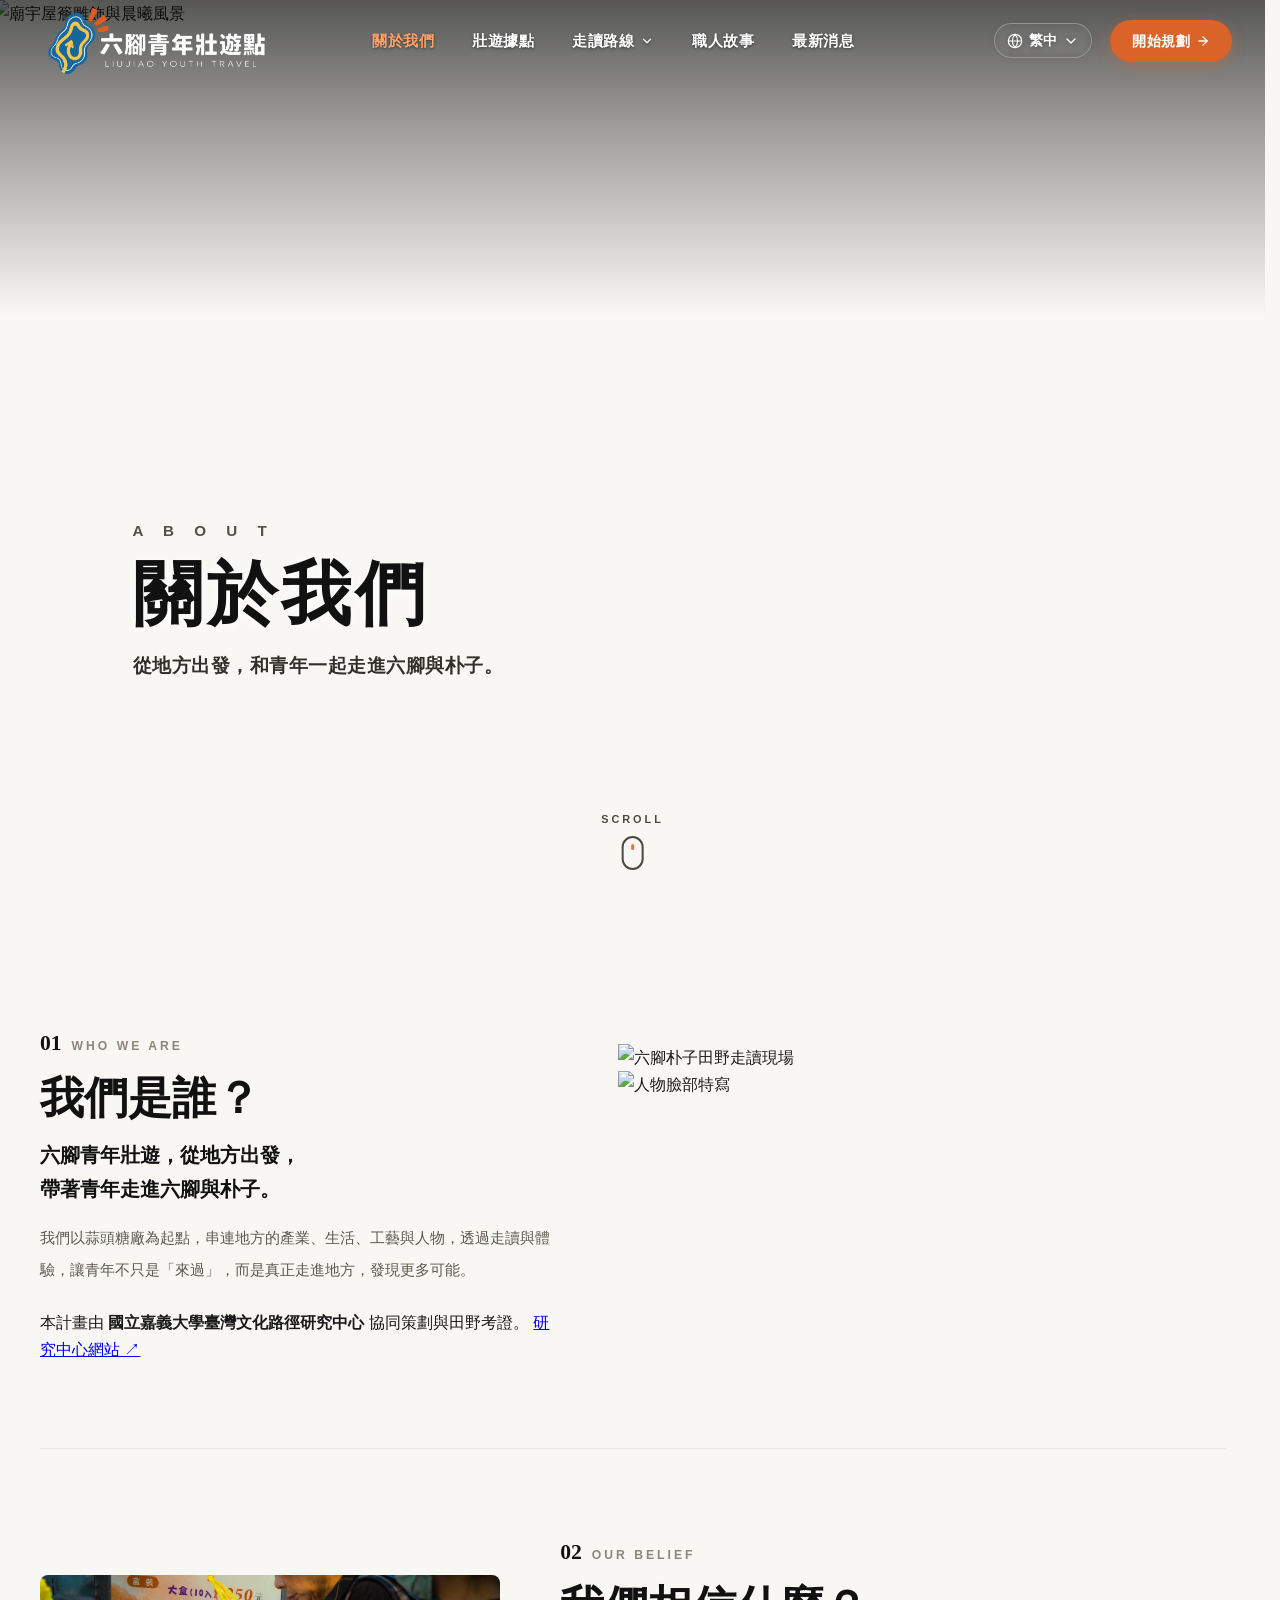
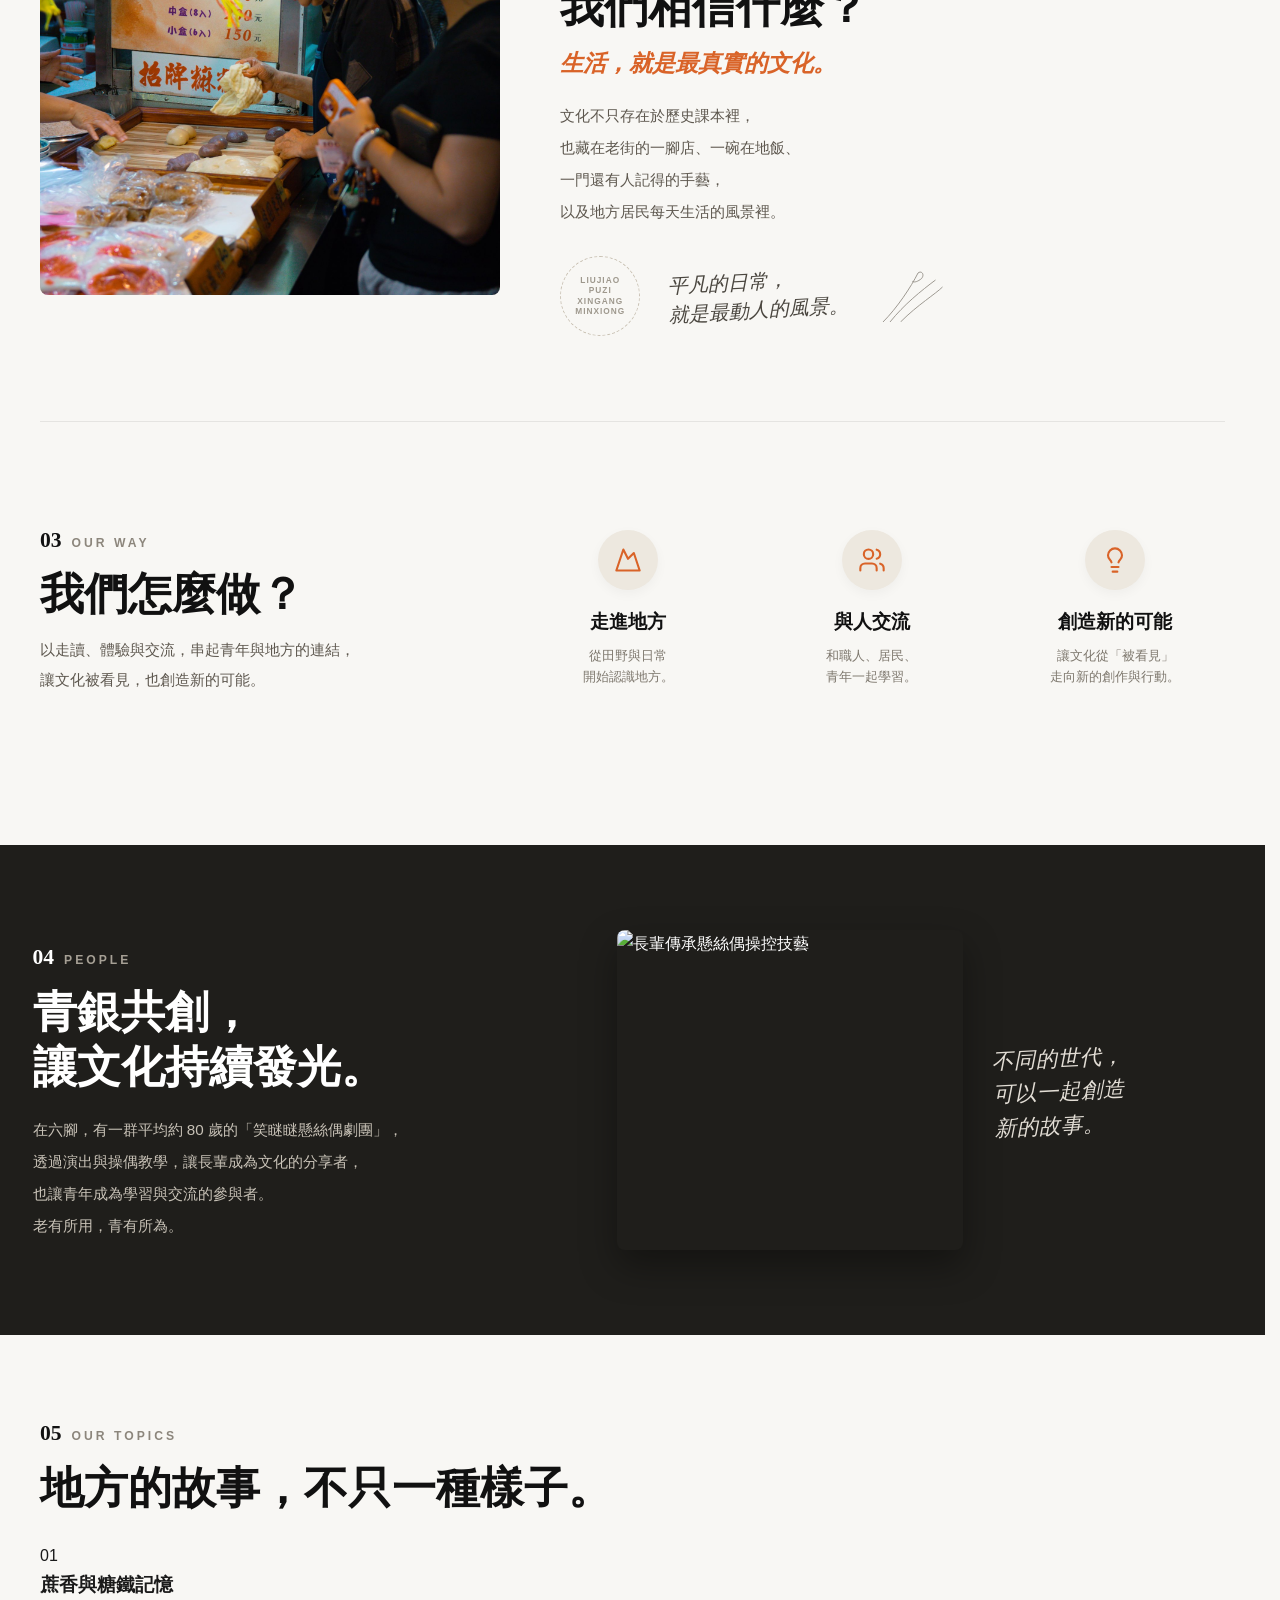
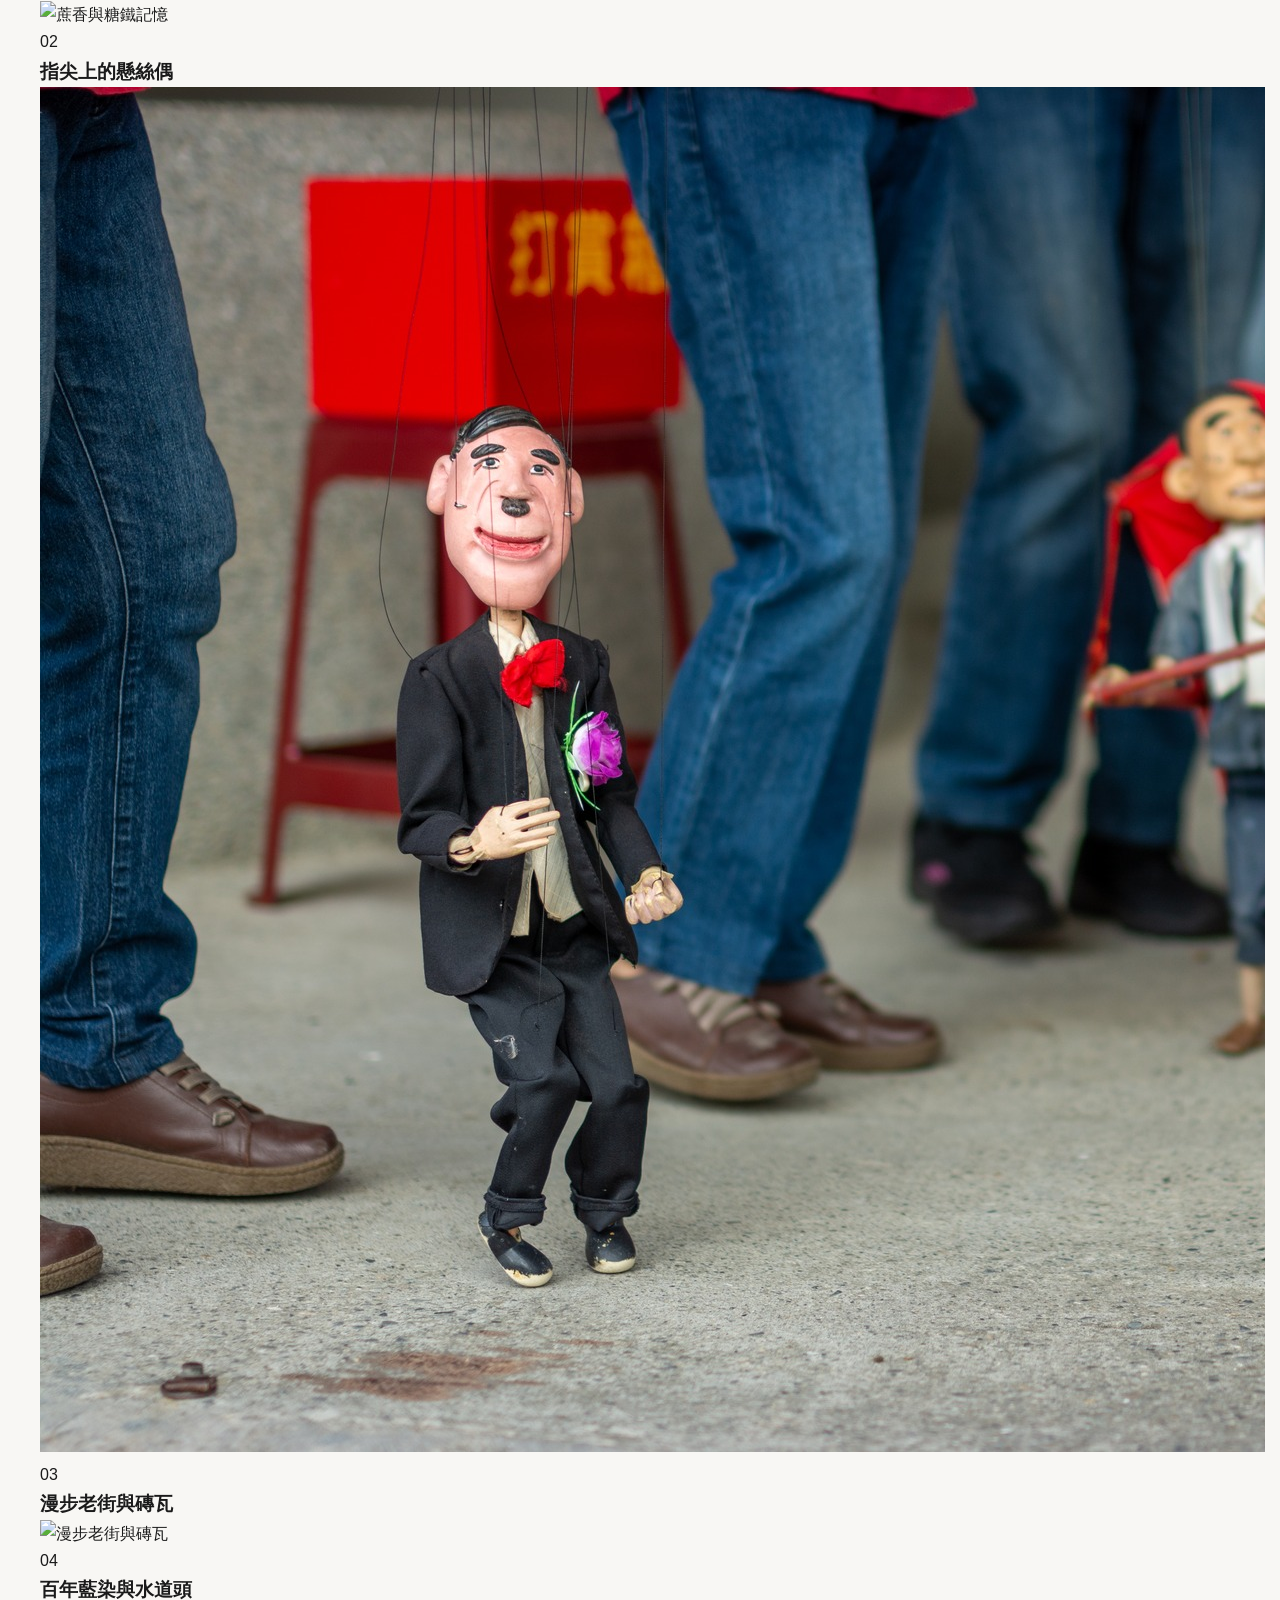
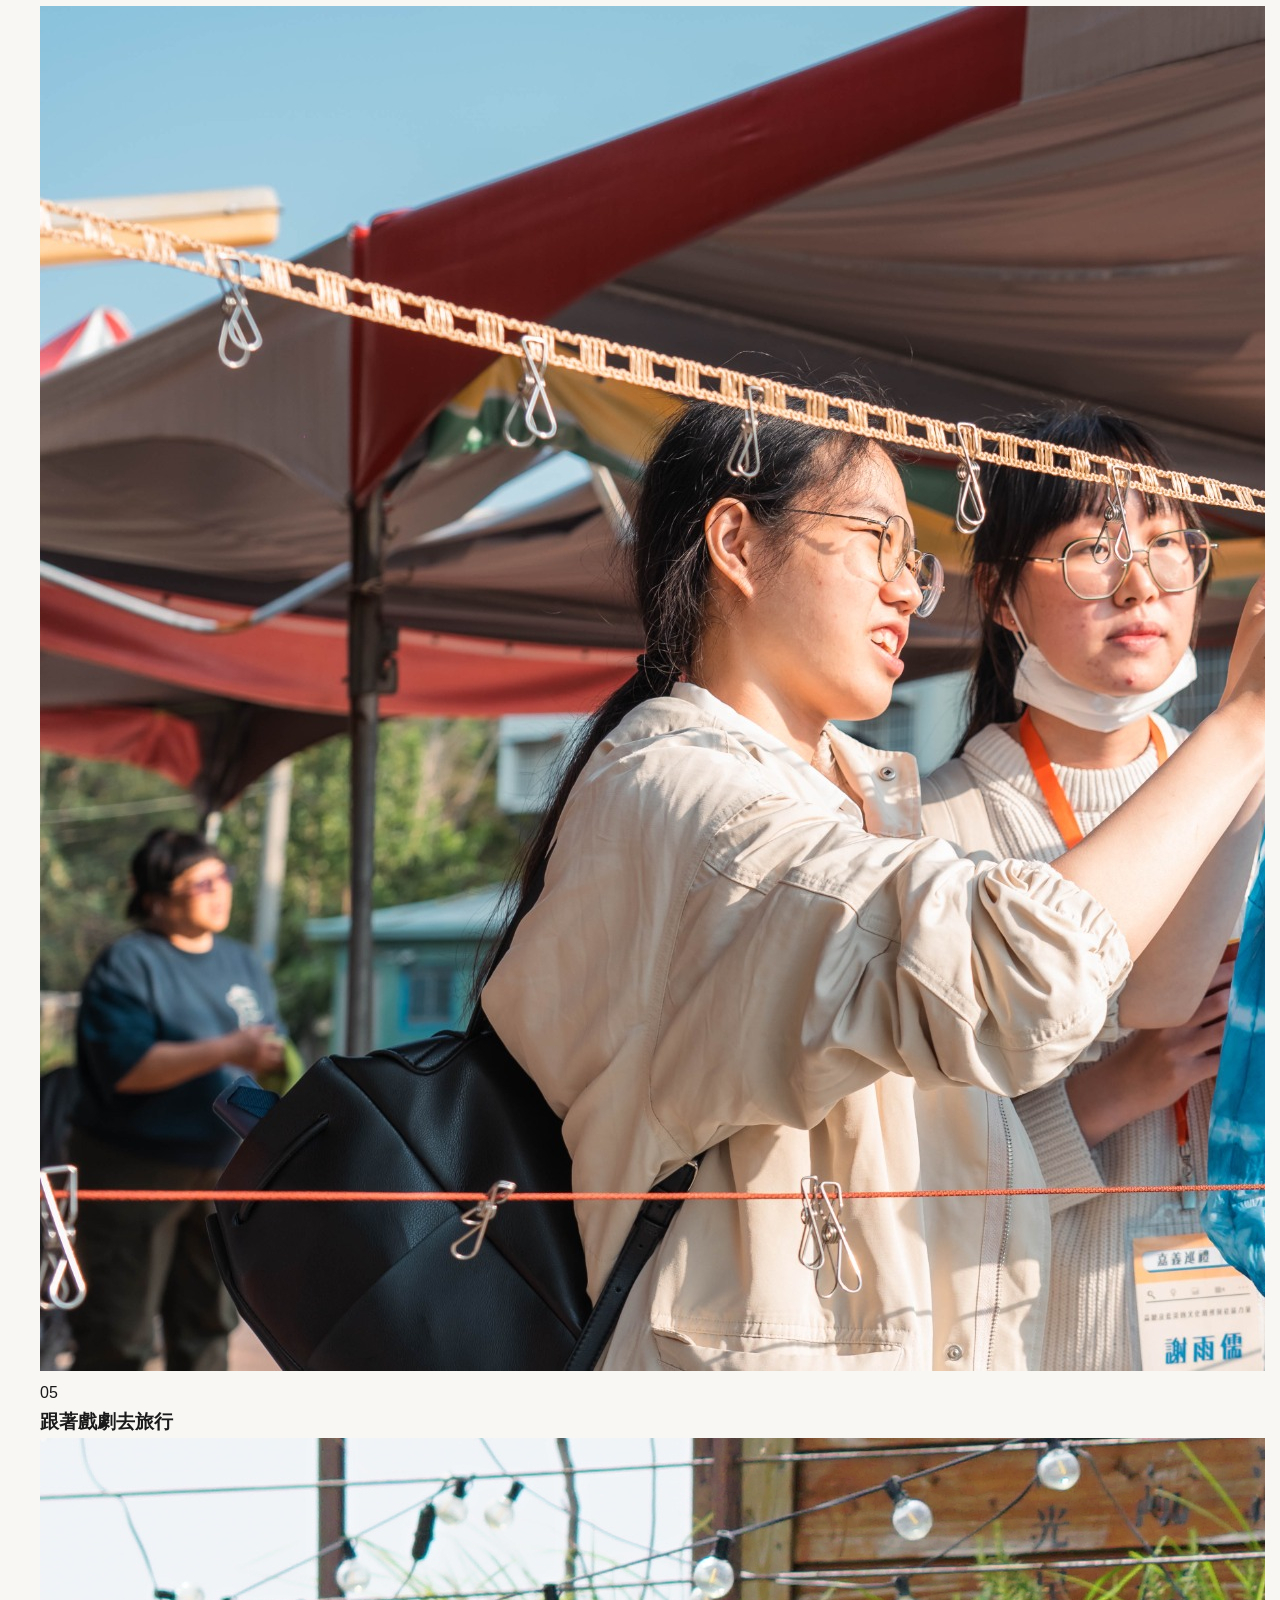
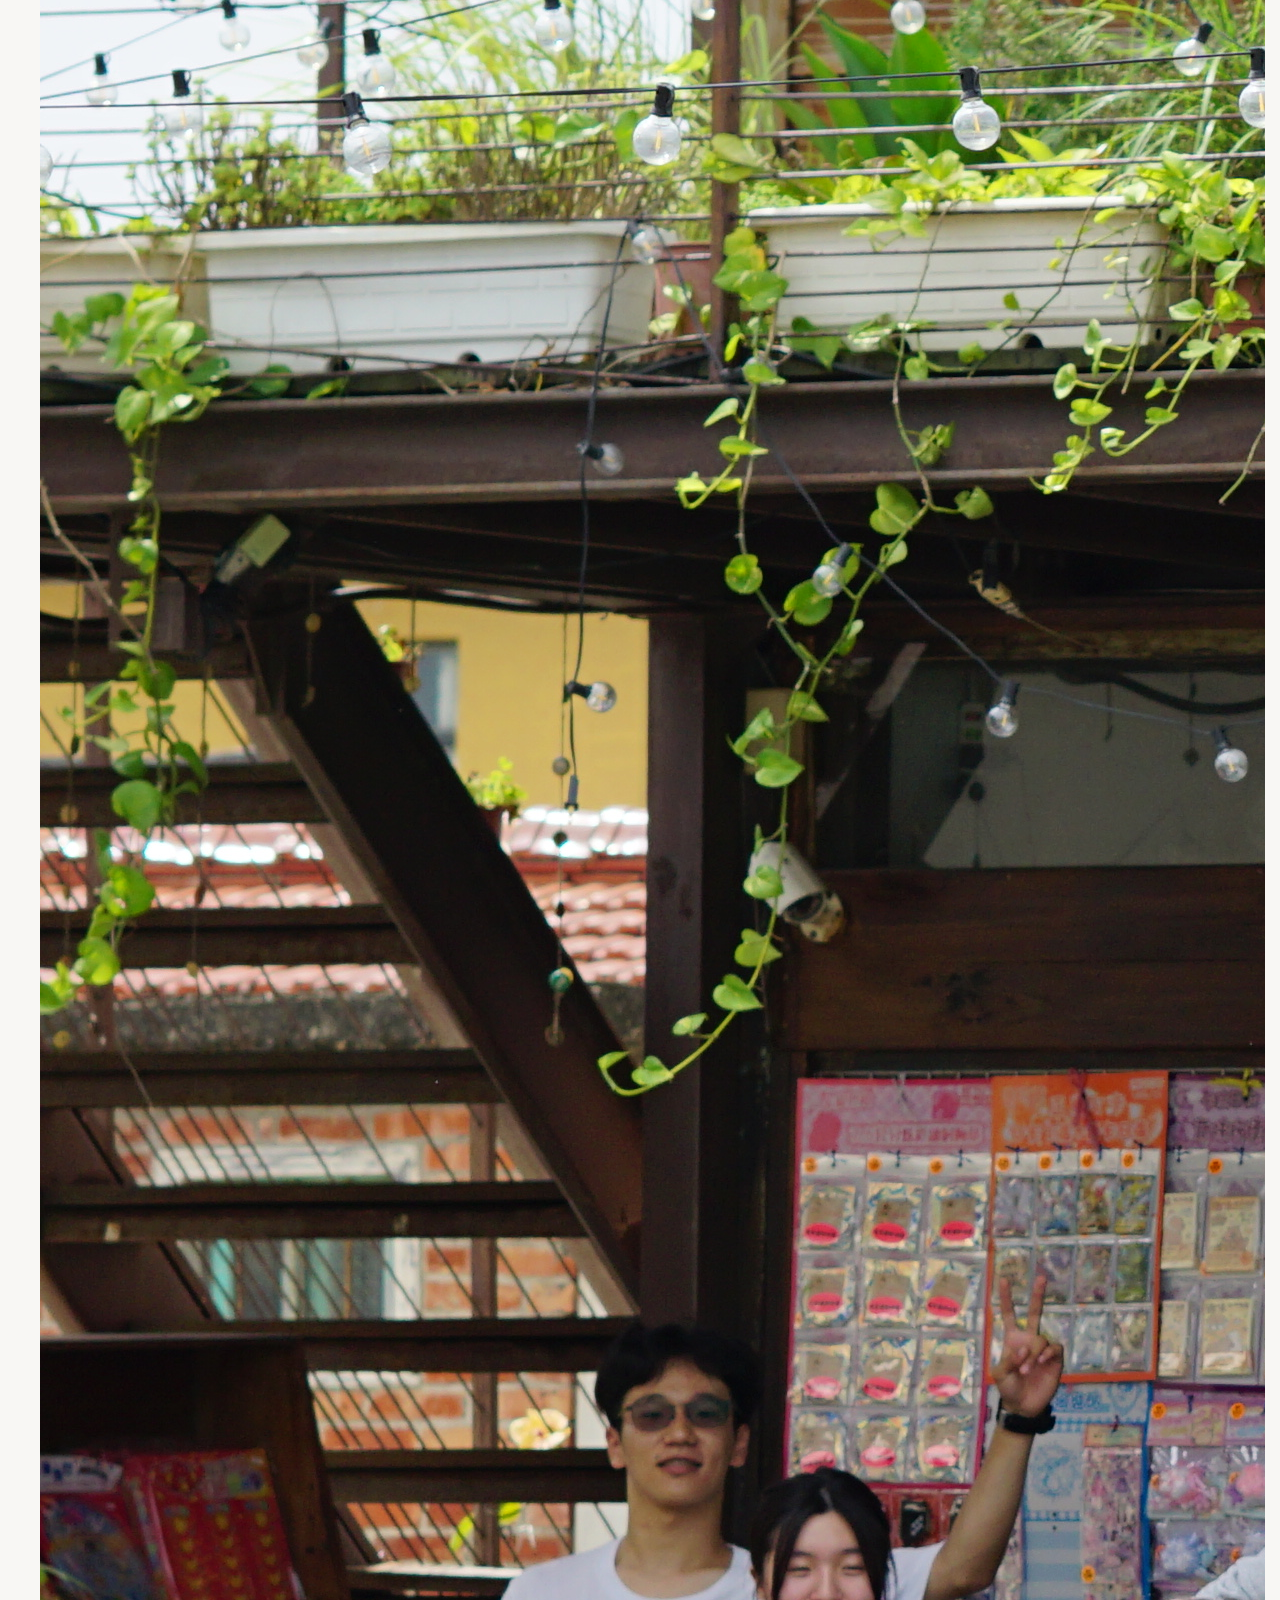
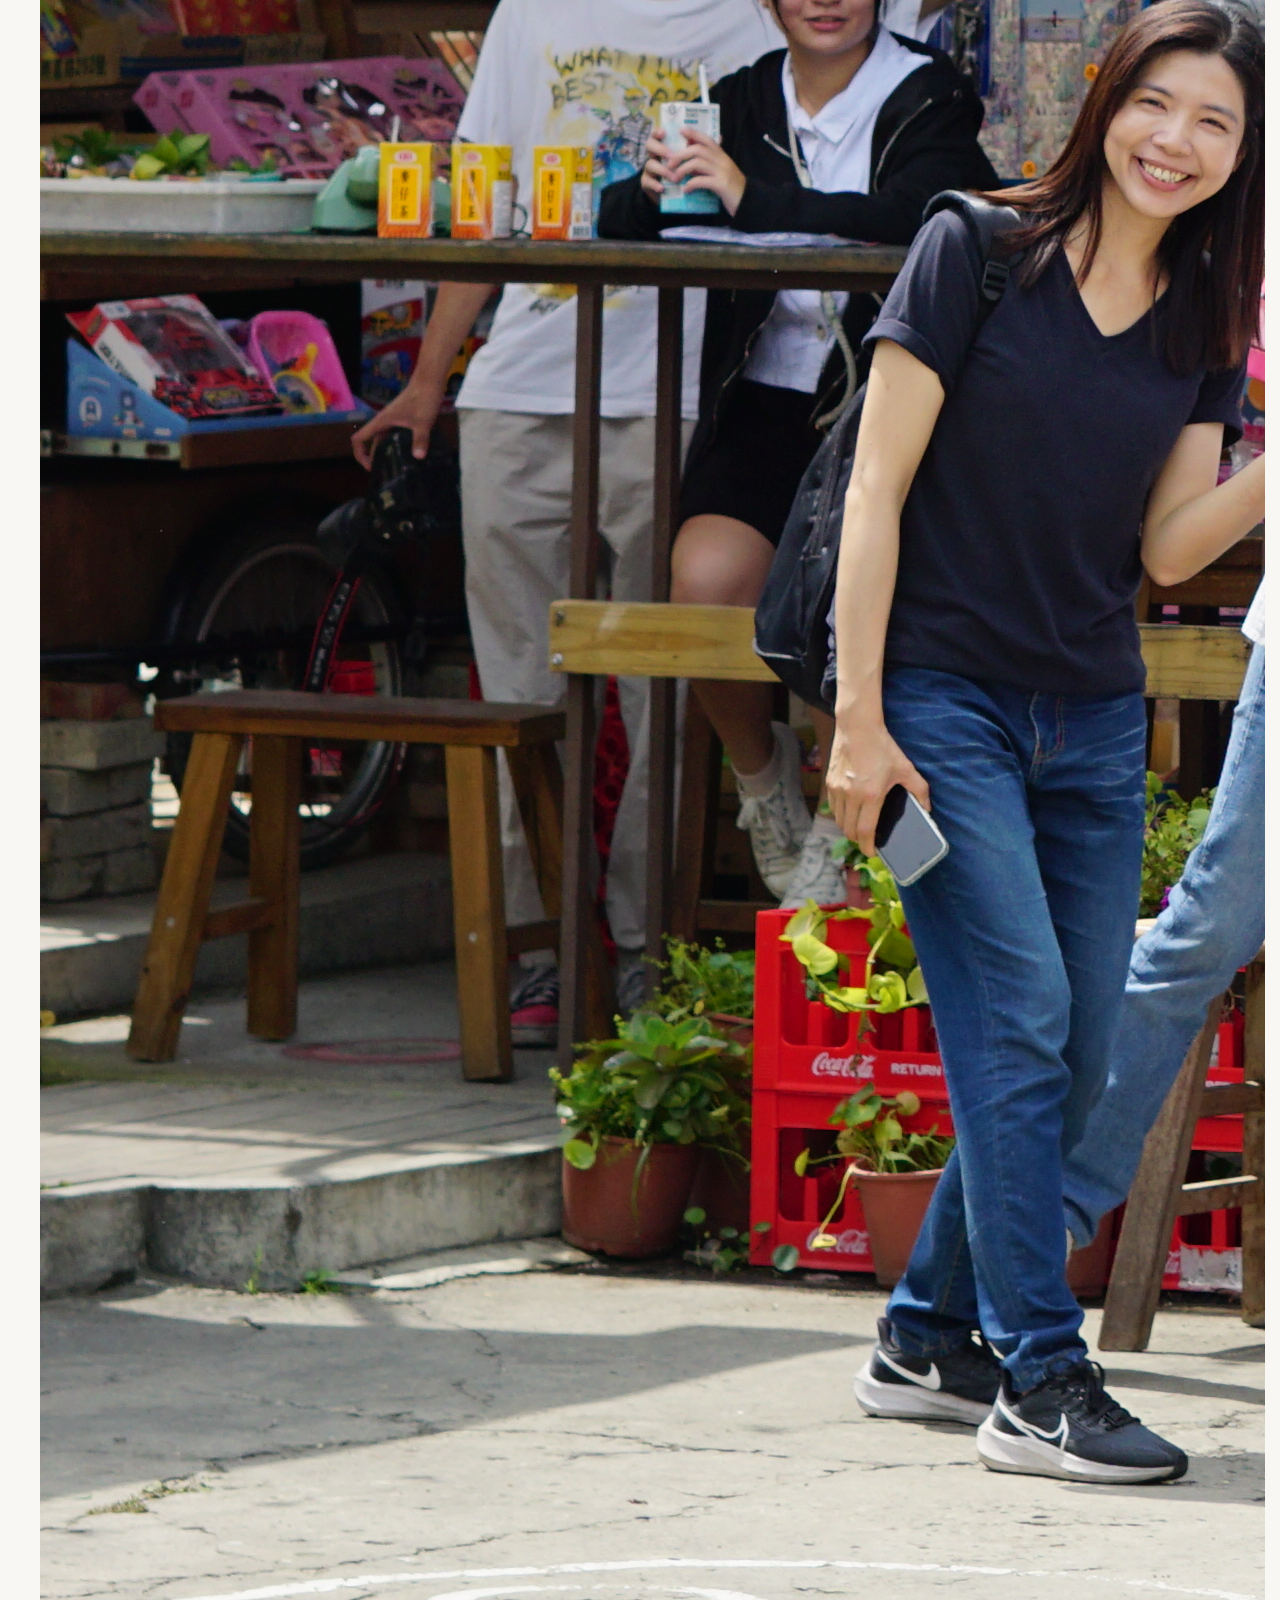
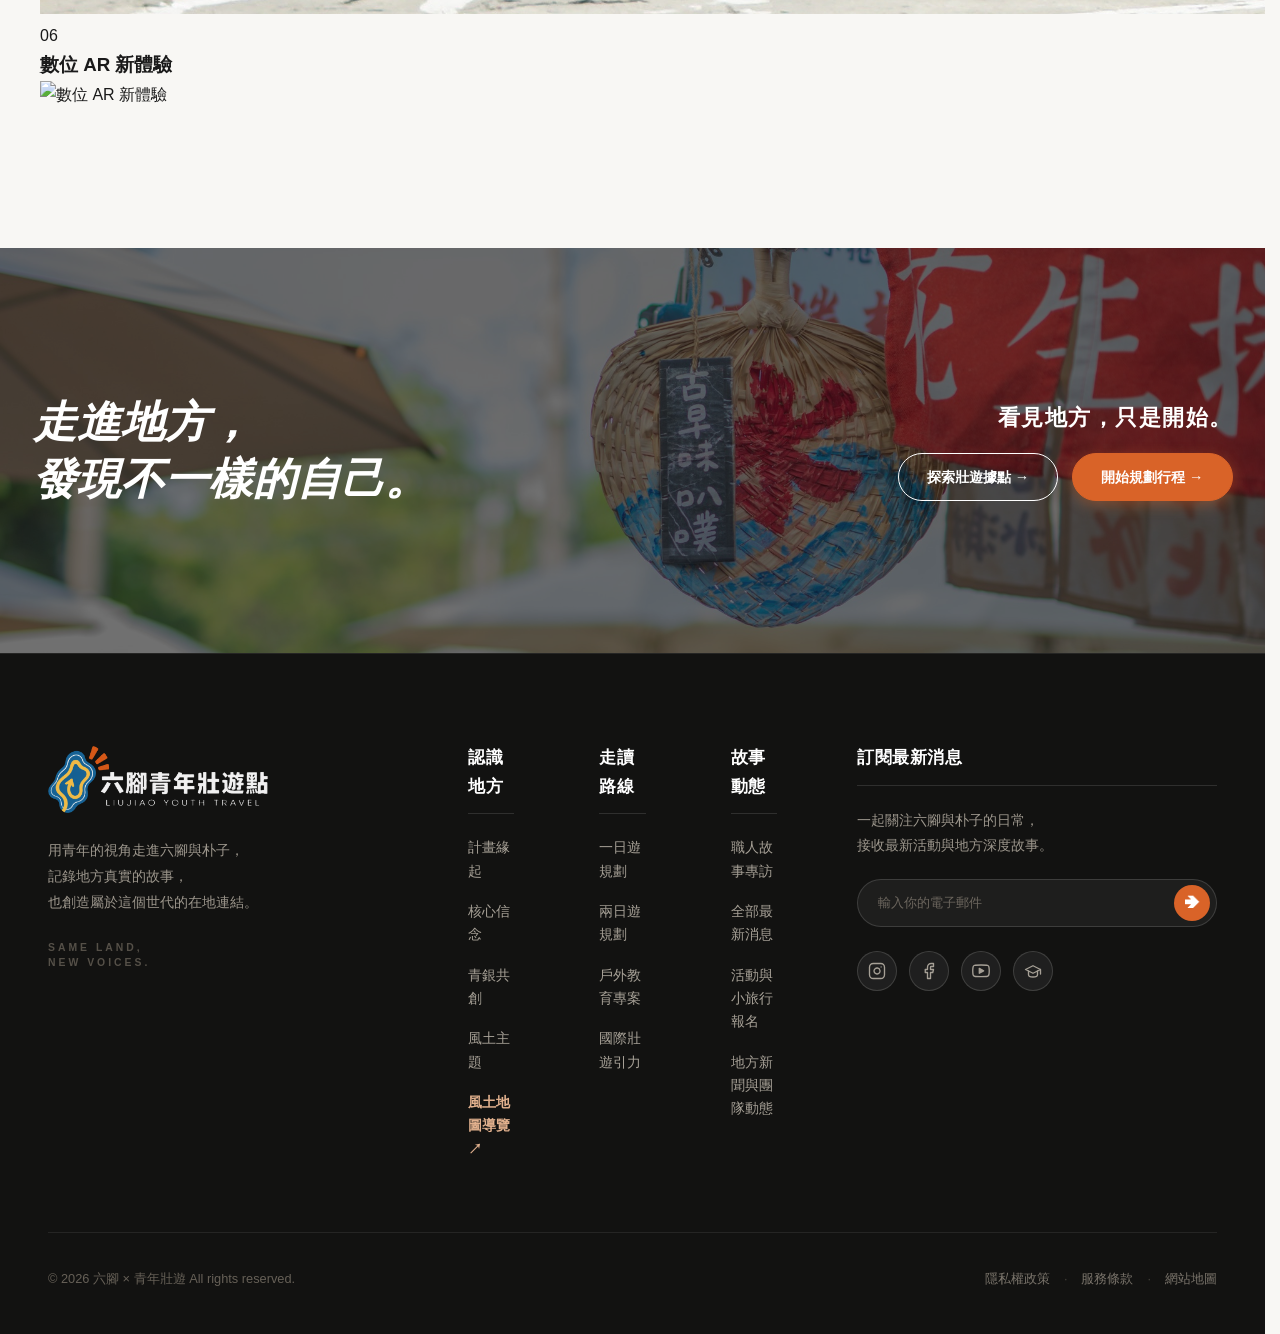
==== commit 7e9ab05b: "Add files via upload" ====
--- a/about.html
+++ b/about.html
@@ -10,647 +10,549 @@
 
     <!-- 字體引入 -->
     <link rel="preconnect" href="https://fonts.googleapis.com">
-    <link rel="preconnect" href="https://fonts.gstatic.com">
+    <link rel="preconnect" href="https://fonts.gstatic.com" crossorigin>
     <link href="https://fonts.googleapis.com/css2?family=Bodoni+Moda:ital,opsz,wght@0,6..96,700..900;1,6..96,400..700&family=Noto+Serif+TC:wght@400;600;700;900&family=Noto+Sans+TC:wght@300;400;500;700&family=Playfair+Display:ital,wght@0,700;0,900;1,400;1,600&family=Poppins:wght@500;600;700;800&display=swap" rel="stylesheet">
 </head>
 <body class="about-page-body">
 
-<!-- ==================== 全域標準頂部導覽列 (Iconstack 圖標整合版) ==================== -->
-<header class="site-header" id="siteHeader">
-    <div class="nav-container">
-        
-<a href="index.html" class="nav-brand" aria-label="六腳青年壯遊首頁">
-    <img src="assets/logo-white.png" alt="六腳青年壯遊點" class="nav-logo-img logo-white">
-    <img src="assets/logo-black.png" alt="六腳青年壯遊點" class="nav-logo-img logo-black">
-</a>
-
-        <!-- 核心導覽選單 -->
-        <nav class="nav-menu" id="navMenu">
-            <ul class="nav-list">
-                <li class="nav-item">
-                    <a href="about.html" class="nav-link active" data-i18n="nav_about">關於我們</a>
-                </li>
-                <li class="nav-item">
-                    <a href="spots.html" class="nav-link" data-i18n="nav_spots">壯遊據點</a>
-                </li>
-                <li class="nav-item nav-has-dropdown">
-                    <a href="itinerary.html" class="nav-link nav-dropdown-trigger">
-                        <span data-i18n="nav_routes">走讀路線</span>
-                        <!-- Iconstack Chevron Down -->
-                        <svg class="nav-icon-svg nav-chevron-icon" viewBox="0 0 24 24" fill="none" stroke="currentColor" stroke-width="2" stroke-linecap="round" stroke-linejoin="round">
+    <!-- ==================== 全域標準頂部導覽列 ==================== -->
+    <header class="site-header" id="siteHeader">
+        <div class="nav-container">
+            <a href="index.html" class="nav-brand" aria-label="六腳青年壯遊首頁">
+                <img src="assets/logo-white.png" alt="六腳青年壯遊點" class="nav-logo-img logo-white">
+                <img src="assets/logo-black.png" alt="六腳青年壯遊點" class="nav-logo-img logo-black">
+            </a>
+
+            <!-- 核心導覽選單 -->
+            <nav class="nav-menu" id="navMenu">
+                <ul class="nav-list">
+                    <li class="nav-item">
+                        <a href="about.html" class="nav-link active" data-i18n="nav_about">關於我們</a>
+                    </li>
+                    <li class="nav-item">
+                        <a href="spots.html" class="nav-link" data-i18n="nav_spots">壯遊據點</a>
+                    </li>
+                    <li class="nav-item nav-has-dropdown">
+                        <a href="itinerary.html" class="nav-link nav-dropdown-trigger">
+                            <span data-i18n="nav_routes">走讀路線</span>
+                            <svg class="nav-icon-svg nav-chevron-icon" viewBox="0 0 24 24" fill="none" stroke="currentColor" stroke-width="2" stroke-linecap="round" stroke-linejoin="round">
+                                <polyline points="6 9 12 15 18 9"></polyline>
+                            </svg>
+                        </a>
+                        <ul class="nav-dropdown-menu">
+                            <li>
+                                <a href="itinerary-detail.html" class="dropdown-link">
+                                    <span class="route-badge">1 DAY</span>
+                                    <div>
+                                        <strong data-i18n="route_1day">一日遊規劃</strong>
+                                        <small data-i18n="route_1day_sub">工藝、老街、科技等 A~F 方案</small>
+                                    </div>
+                                </a>
+                            </li>
+                            <li>
+                                <a href="twoday-detail.html" class="dropdown-link">
+                                    <span class="route-badge">2 DAYS</span>
+                                    <div>
+                                        <strong data-i18n="route_2day">兩日遊規劃</strong>
+                                        <small data-i18n="route_2day_sub">工廠村寄宿與雙城深度慢活</small>
+                                    </div>
+                                </a>
+                            </li>
+                            <li>
+                                <a href="outdoor-detail.html" class="dropdown-link">
+                                    <span class="route-badge">EDU</span>
+                                    <div>
+                                        <strong data-i18n="route_edu">戶外教育專案</strong>
+                                        <small data-i18n="route_edu_sub">嘉禮有糖：高中職探究與青銀共創</small>
+                                    </div>
+                                </a>
+                            </li>
+                            <li>
+                                <a href="global-detail.html" class="dropdown-link">
+                                    <span class="route-badge">GLOBAL</span>
+                                    <div>
+                                        <strong data-i18n="route_global">國際壯遊引力</strong>
+                                        <small data-i18n="route_global_sub">來嘉，有藝思：外語學伴與雙偶文化</small>
+                                    </div>
+                                </a>
+                            </li>
+                        </ul>
+                    </li>
+                    <li class="nav-item">
+                        <a href="journal.html" class="nav-link" data-i18n="nav_journal">職人故事</a>
+                    </li>
+                    <li class="nav-item">
+                        <a href="news.html" class="nav-link" data-i18n="nav_news">最新消息</a>
+                    </li>
+                </ul>
+            </nav>
+
+            <!-- 右側功能操作區 -->
+            <div class="nav-actions">
+                <div class="lang-dropdown-wrapper" id="langDropdownWrapper">
+                    <button class="nav-lang-btn" id="langBtn" aria-expanded="false">
+                        <svg class="nav-icon-svg nav-globe-icon" viewBox="0 0 24 24" fill="none" stroke="currentColor" stroke-width="1.8" stroke-linecap="round" stroke-linejoin="round">
+                            <circle cx="12" cy="12" r="10"></circle>
+                            <line x1="2" y1="12" x2="22" y2="12"></line>
+                            <path d="M12 2a15.3 15.3 0 0 1 4 10 15.3 15.3 0 0 1-4 10 15.3 15.3 0 0 1-4-10 15.3 15.3 0 0 1 4-10z"></path>
+                        </svg>
+                        <span id="currentLangLabel">繁中</span>
+                        <svg class="nav-icon-svg nav-caret-icon" viewBox="0 0 24 24" fill="none" stroke="currentColor" stroke-width="2" stroke-linecap="round" stroke-linejoin="round">
                             <polyline points="6 9 12 15 18 9"></polyline>
                         </svg>
+                    </button>
+                    <ul class="lang-dropdown-menu" id="langMenu">
+                        <li><button type="button" class="lang-option active" data-lang="zh-TW">繁體中文</button></li>
+                        <li><button type="button" class="lang-option" data-lang="en">English</button></li>
+                        <li><button type="button" class="lang-option" data-lang="ja">日本語</button></li>
+                        <li><button type="button" class="lang-option" data-lang="vi">Tiếng Việt</button></li>
+                    </ul>
+                </div>
+
+                <a href="contact.html" class="nav-btn-cta">
+                    <span data-i18n="nav_cta">開始規劃</span>
+                    <svg class="nav-icon-svg nav-cta-arrow" viewBox="0 0 24 24" fill="none" stroke="currentColor" stroke-width="2" stroke-linecap="round" stroke-linejoin="round">
+                        <line x1="5" y1="12" x2="19" y2="12"></line>
+                        <polyline points="12 5 19 12 12 19"></polyline>
+                    </svg>
+                </a>
+            </div>
+        </div>
+    </header>
+
+    <!-- 手機版抽屜滑出選單 -->
+    <aside class="sidebar-nav" id="sidebarNav">
+        <div class="sidebar-top">
+            <a href="index.html" class="sidebar-logo">
+                <img src="六腳LOGO.png" alt="嘉義六腳青年壯遊 LOGO" class="sidebar-logo-img">
+            </a>
+            <div class="sidebar-divider"></div>
+            <ul class="sidebar-tabs">
+                <li class="tab-item active"><a href="index.html">首頁故事</a></li>
+                <li class="tab-item"><a href="about.html">關於我們</a></li>
+                <li class="tab-item"><a href="spots.html">壯遊點位</a></li>
+                <li class="tab-item"><a href="itinerary.html">經典路線</a></li>
+                <li class="tab-item"><a href="journal.html">職人故事</a></li>
+                <li class="tab-item"><a href="news.html">最新消息</a></li>
+                <li class="tab-item"><a href="contact.html">預約報名</a></li>
+            </ul>
+        </div>
+        <div class="sidebar-bottom">
+            <a href="contact.html" class="btn-sidebar-cta">預約報名 →</a>
+            <p class="sidebar-footer-text">© 嘉義六腳青年壯遊</p>
+        </div>
+    </aside>
+
+    <!-- ==================== 1. 首屏滿版封面 (100vh Fullscreen Hero) ==================== -->
+    <section class="about-hero-full-banner">
+        <div class="hero-bg-layer">
+            <img src="assets/關於我們.jpg" alt="廟宇屋簷雕飾與晨曦風景" class="hero-bg-img">
+            <div class="hero-gradient-overlay"></div>
+        </div>
+
+        <div class="hero-content-inner">
+            <div class="hero-heading-block">
+                <span class="hero-eyebrow">A B O U T</span>
+                <h1 class="hero-main-title">關於我們</h1>
+                <p class="hero-sub-slogan">從地方出發，和青年一起走進六腳與朴子。</p>
+            </div>
+        </div>
+
+        <!-- 底部滑動指示器 -->
+        <a href="#aboutMainContent" class="hero-scroll-indicator" aria-label="向下滾動查看介紹">
+            <span class="scroll-prompt-text">SCROLL</span>
+            <div class="scroll-mouse-icon">
+                <span class="scroll-wheel-dot"></span>
+            </div>
+        </a>
+    </section>
+
+    <!-- ==================== 2. 主內容工作舞台 ==================== -->
+    <main class="about-main-container" id="aboutMainContent">
+
+        <!-- 01 WHO WE ARE 我們是誰？ -->
+        <section class="about-section-block section-who-we-are">
+            <div class="who-left-col">
+                <div class="section-tag-row">
+                    <span class="tag-num">01</span>
+                    <span class="tag-en">WHO WE ARE</span>
+                </div>
+                <h2 class="section-main-heading">我們是誰？</h2>
+                <p class="who-lead-p">
+                    六腳青年壯遊，從地方出發，<br>
+                    帶著青年走進六腳與朴子。
+                </p>
+                <p class="who-body-p">
+                    我們以蒜頭糖廠為起點，串連地方的產業、生活、工藝與人物，透過走讀與體驗，讓青年不只是「來過」，而是真正走進地方，發現更多可能。
+                </p>
+
+                <!-- 柔和輕量化的學術合作落款 -->
+                <div class="about-academic-meta">
+                    <span class="meta-dot"></span>
+                    <span class="meta-text">本計畫由 <strong>國立嘉義大學臺灣文化路徑研究中心</strong> 協同策劃與田野考證。</span>
+                    <a href="https://website.ncyu.edu.tw/tcrc" target="_blank" rel="noopener noreferrer" class="meta-link">
+                        研究中心網站 ↗
                     </a>
-                    <ul class="nav-dropdown-menu">
-                        <li>
-                            <a href="itinerary-detail.html" class="dropdown-link">
-                                <span class="route-badge">1 DAY</span>
-                                <div>
-                                    <strong data-i18n="route_1day">一日遊規劃</strong>
-                                    <small data-i18n="route_1day_sub">工藝、老街、科技等 A~F 方案</small>
-                                </div>
-                            </a>
-                        </li>
-                        <li>
-                            <a href="twoday-detail.html" class="dropdown-link">
-                                <span class="route-badge">2 DAYS</span>
-                                <div>
-                                    <strong data-i18n="route_2day">兩日遊規劃</strong>
-                                    <small data-i18n="route_2day_sub">工廠村寄宿與雙城深度慢活</small>
-                                </div>
-                            </a>
-                        </li>
-                        <li>
-                            <a href="outdoor-detail.html" class="dropdown-link">
-                                <span class="route-badge">EDU</span>
-                                <div>
-                                    <strong data-i18n="route_edu">戶外教育專案</strong>
-                                    <small data-i18n="route_edu_sub">嘉禮有糖：高中職探究與青銀共創</small>
-                                </div>
-                            </a>
-                        </li>
-                        <li>
-                            <a href="global-detail.html" class="dropdown-link">
-                                <span class="route-badge">GLOBAL</span>
-                                <div>
-                                    <strong data-i18n="route_global">國際壯遊引力</strong>
-                                    <small data-i18n="route_global_sub">來嘉，有藝思：外語學伴與雙偶文化</small>
-                                </div>
-                            </a>
-                        </li>
-                    </ul>
-                </li>
-                <li class="nav-item">
-                    <a href="journal.html" class="nav-link" data-i18n="nav_journal">職人故事</a>
-                </li>
-                <li class="nav-item">
-                    <a href="news.html" class="nav-link" data-i18n="nav_news">最新消息</a>
-                </li>
-            </ul>
-        </nav>
-
-        <!-- 右側功能操作區 -->
-        <div class="nav-actions">
-            <!-- 搜尋按鈕 (Iconstack Search Icon) -->
-            <button class="nav-action-btn" id="navSearchBtn" aria-label="搜尋">
-                <svg class="nav-icon-svg" viewBox="0 0 24 24" fill="none" stroke="currentColor" stroke-width="2" stroke-linecap="round" stroke-linejoin="round">
-                    <circle cx="11" cy="11" r="8"></circle>
-                    <line x1="21" y1="21" x2="16.65" y2="16.65"></line>
-                </svg>
-            </button>
-            
-            <!-- 語言切換選單 (Iconstack Globe Icon) -->
-            <div class="lang-dropdown-wrapper" id="langDropdownWrapper">
-                <button class="nav-lang-btn" id="langBtn" aria-expanded="false">
-                    <svg class="nav-icon-svg nav-globe-icon" viewBox="0 0 24 24" fill="none" stroke="currentColor" stroke-width="1.8" stroke-linecap="round" stroke-linejoin="round">
-                        <circle cx="12" cy="12" r="10"></circle>
-                        <line x1="2" y1="12" x2="22" y2="12"></line>
-                        <path d="M12 2a15.3 15.3 0 0 1 4 10 15.3 15.3 0 0 1-4 10 15.3 15.3 0 0 1-4-10 15.3 15.3 0 0 1 4-10z"></path>
-                    </svg>
-                    <span id="currentLangLabel">繁中</span>
-                    <svg class="nav-icon-svg nav-caret-icon" viewBox="0 0 24 24" fill="none" stroke="currentColor" stroke-width="2" stroke-linecap="round" stroke-linejoin="round">
-                        <polyline points="6 9 12 15 18 9"></polyline>
-                    </svg>
-                </button>
-                <ul class="lang-dropdown-menu" id="langMenu">
-                    <li><button type="button" class="lang-option active" data-lang="zh-TW">繁體中文</button></li>
-                    <li><button type="button" class="lang-option" data-lang="en">English</button></li>
-                    <li><button type="button" class="lang-option" data-lang="ja">日本語</button></li>
-                    <li><button type="button" class="lang-option" data-lang="vi">Tiếng Việt</button></li>
-                </ul>
-            </div>
-
-            <!-- 右側行動呼籲按鈕 (Iconstack Arrow Right Icon) -->
-            <a href="contact.html" class="nav-btn-cta">
-                <span data-i18n="nav_cta">開始規劃</span>
-                <svg class="nav-icon-svg nav-cta-arrow" viewBox="0 0 24 24" fill="none" stroke="currentColor" stroke-width="2" stroke-linecap="round" stroke-linejoin="round">
-                    <line x1="5" y1="12" x2="19" y2="12"></line>
-                    <polyline points="12 5 19 12 12 19"></polyline>
-                </svg>
-            </a>
-        </div>
-
-    </div>
-</header>
-
-<!-- ==================== 全螢幕搜尋浮層 ==================== -->
-<div class="search-overlay" id="searchOverlay">
-    <button class="search-close-btn" id="searchCloseBtn" aria-label="關閉搜尋">
-        <svg xmlns="http://www.w3.org/2000/svg" width="28" height="28" viewBox="0 0 24 24" fill="none" stroke="currentColor" stroke-width="2" stroke-linecap="round" stroke-linejoin="round">
-            <path d="M18 6 6 18"/>
-            <path d="m6 6 12 12"/>
-        </svg>
-    </button>
-    <div class="search-modal-inner">
-        <span class="search-sub-title">SEARCH JOURNAL & SPOTS</span>
-        <div class="search-box">
-            <input type="text" id="globalSearchInput" placeholder="搜尋 14 大據點、走讀路線、職人或最新消息..." autocomplete="off">
-            <button class="search-submit-btn" id="globalSearchSubmit">搜尋</button>
-        </div>
-        <div class="search-quick-tags">
-            <span>熱門探索：</span>
-            <a href="spots.html">黃憲章懸絲偶</a>
-            <a href="spots.html">蒜頭糖廠五分車</a>
-            <a href="spots.html">成豐社區講堂</a>
-            <a href="itinerary.html#twoday">兩日遊駐村</a>
-            <a href="spots.html">木藍染體驗</a>
-        </div>
-    </div>
-</div>
-
-<!-- 手機版抽屜滑出選單 (由頂欄漢堡開關觸發) -->
-<aside class="sidebar-nav" id="sidebarNav">
-    <div class="sidebar-top">
-        <a href="index.html" class="sidebar-logo">
-            <img src="六腳LOGO.png" alt="嘉義六腳青年壯遊 LOGO" class="sidebar-logo-img">
-        </a>
-        <div class="sidebar-divider"></div>
-        <ul class="sidebar-tabs">
-            <li class="tab-item active"><a href="index.html">首頁故事</a></li>
-            <li class="tab-item"><a href="about.html">關於我們</a></li>
-            <li class="tab-item"><a href="spots.html">壯遊點位</a></li>
-            <li class="tab-item"><a href="itinerary.html">經典路線</a></li>
-            <li class="tab-item"><a href="journal.html">職人故事</a></li>
-            <li class="tab-item"><a href="news.html">最新消息</a></li>
-            <li class="tab-item"><a href="contact.html">預約報名</a></li>
-        </ul>
-    </div>
-    <div class="sidebar-bottom">
-        <a href="contact.html" class="btn-sidebar-cta">預約報名 →</a>
-        <p class="sidebar-footer-text">© 嘉義六腳青年壯遊</p>
-    </div>
-</aside>
-
-<!-- ==================== 3. 首屏滿版封面 (100vh Fullscreen Hero) ==================== -->
-<section class="about-hero-full-banner">
-    <div class="hero-bg-layer">
-        <img src="assets/水道頭文創聚落.jpg" alt="廟宇屋簷雕飾與晨曦風景" class="hero-bg-img">
-        <div class="hero-gradient-overlay"></div>
-    </div>
-
-    <div class="hero-content-inner">
-
-        <div class="hero-heading-block">
-            <span class="hero-eyebrow">ABOUT</span>
-            <h1 class="hero-main-title">關於我們</h1>
-            <p class="hero-sub-slogan">從地方出發，和青年一起走進六腳與朴子。</p>
-        </div>
-
-    </div>
-
-    <!-- 底部滑動指示器 -->
-    <a href="#aboutMainContent" class="hero-scroll-indicator" aria-label="向下滾動查看介紹">
-        <span class="scroll-prompt-text">SCROLL</span>
-        <div class="scroll-mouse-icon">
-            <span class="scroll-wheel-dot"></span>
-        </div>
-    </a>
-</section>
-
-<!-- ==================== 4. 主內容工作舞台 ==================== -->
-<main class="about-main-container" id="aboutMainContent">
-
-    <!-- 01 WHO WE ARE 我們是誰？ -->
-    <section class="about-section-block section-who-we-are">
-        <div class="who-left-col">
-            <div class="section-tag-row">
-                <span class="tag-num">01</span>
-                <span class="tag-en">WHO WE ARE</span>
-            </div>
-            <h2 class="section-main-heading">我們是誰？</h2>
-            <p class="who-lead-p">
-                嘉義 × 青年壯遊，從地方出發，<br>
-                帶著青年走進六腳與朴子。
-            </p>
-            <p class="who-body-p">
-                我們以蒜頭糖廠為起點，串連地方的產業、生活、工藝與人物，透過走讀與體驗，讓青年不只是「來過」，而是真正走進地方，發現更多可能。
-            </p>
-            <div class="who-stamp-note">
-                SAME LAND, NEW STORIES.
-            </div>
-        </div>
-
-        <!-- 右側：糖廠五分車照片 ＋ 走向世界深色卡 -->
-        <div class="who-right-col">
-            <div class="who-photo-box">
-                <img src="assets/水道頭文創聚落.jpg" alt="蒜頭糖廠老火車與廠房">
-            </div>
-            <div class="who-dark-card">
-                <div class="dark-card-inner">
-                    <h3 class="dark-card-title">從地方出發<br>走向更大的世界。</h3>
-                    <div class="dark-card-foot">
-                        CHIAYI<br>LIUJIAO<br>PUZI
-                    </div>
+                </div>
+            </div>
+
+            <!-- 右側：大圖黑白底圖 ＋ 彩色臉部特寫壓圖 -->
+            <div class="who-right-col">
+                <div class="overlap-photo-stage">
+                    <div class="base-mono-photo">
+                        <img src="assets/我們是誰.jpg" alt="六腳朴子田野走讀現場" class="img-monochrome">
+                    </div>
+                    <div class="overlay-focus-card">
+                        <div class="focus-crop-box">
+                            <img src="assets/我們是誰.jpg" alt="人物臉部特寫" class="img-focus-face">
+                        </div>
+                    </div>
+                </div>
+            </div>
+        </section>
+
+        <!-- 02 OUR BELIEF 我們相信什麼？ -->
+        <section class="about-section-block section-our-belief">
+            <div class="belief-left-col">
+                <div class="belief-photo-frame">
+                    <img src="assets/朴子老街2.jpg" alt="朴子街區木造老建築">
+                </div>
+            </div>
+
+            <div class="belief-right-col">
+                <div class="section-tag-row">
+                    <span class="tag-num">02</span>
+                    <span class="tag-en">OUR BELIEF</span>
+                </div>
+                <h2 class="section-main-heading">我們相信什麼？</h2>
+                <h3 class="section-sub-heading">生活，就是最真實的文化。</h3>
+                <p class="belief-body-p">
+                    文化不只存在於歷史課本裡，<br>
+                    也藏在老街的一腳店、一碗在地飯、<br>
+                    一門還有人記得的手藝，<br>
+                    以及地方居民每天生活的風景裡。
+                </p>
+
+                <div class="belief-sketch-cluster">
+                    <div class="towns-circle-sketch">
+                        <span>LIUJIAO</span>
+                        <span>PUZI</span>
+                        <span>XINGANG</span>
+                        <span>MINXIONG</span>
+                    </div>
+                    <div class="belief-cursive-text">
+                        平凡的日常，<br>就是最動人的風景。
+                    </div>
+                    <div class="wheat-sketch-icon">
+                        <svg viewBox="0 0 100 80" fill="none" stroke="#7A746B" stroke-width="1.2">
+                            <path d="M10 80 C 30 60, 50 30, 60 10" />
+                            <path d="M60 10 C 65 6, 70 12, 65 18 C 60 22, 55 24, 52 22" />
+                            <path d="M20 80 C 40 55, 65 35, 85 20" />
+                            <path d="M35 80 C 60 55, 85 40, 95 30" />
+                        </svg>
+                    </div>
+                </div>
+            </div>
+        </section>
+
+        <!-- 03 OUR WAY 我們怎麼做？ -->
+        <section class="about-section-block section-our-way">
+            <div class="way-left-col">
+                <div class="section-tag-row">
+                    <span class="tag-num">03</span>
+                    <span class="tag-en">OUR WAY</span>
+                </div>
+                <h2 class="section-main-heading">我們怎麼做？</h2>
+                <p class="way-body-p">
+                    以走讀、體驗與交流，串起青年與地方的連結，<br>
+                    讓文化被看見，也創造新的可能。
+                </p>
+            </div>
+
+            <div class="way-pillars-grid">
+                <div class="pillar-item-card">
+                    <div class="pillar-icon-bubble">
+                        <svg width="28" height="28" viewBox="0 0 24 24" fill="none" stroke="#D96328" stroke-width="1.8" stroke-linecap="round" stroke-linejoin="round">
+                            <path d="m8 3 4 8 5-5 5 15H2L8 3z"/>
+                        </svg>
+                    </div>
+                    <h3 class="pillar-title">走進地方</h3>
+                    <p class="pillar-desc">從田野與日常<br>開始認識地方。</p>
+                </div>
+
+                <div class="pillar-item-card">
+                    <div class="pillar-icon-bubble">
+                        <svg width="28" height="28" viewBox="0 0 24 24" fill="none" stroke="#D96328" stroke-width="1.8" stroke-linecap="round" stroke-linejoin="round">
+                            <path d="M16 21v-2a4 4 0 0 0-4-4H6a4 4 0 0 0-4 4v2"/>
+                            <circle cx="9" cy="7" r="4"/>
+                            <path d="M22 21v-2a4 4 0 0 0-3-3.87"/>
+                            <path d="M16 3.13a4 4 0 0 1 0 7.75"/>
+                        </svg>
+                    </div>
+                    <h3 class="pillar-title">與人交流</h3>
+                    <p class="pillar-desc">和職人、居民、<br>青年一起學習。</p>
+                </div>
+
+                <div class="pillar-item-card">
+                    <div class="pillar-icon-bubble">
+                        <svg width="28" height="28" viewBox="0 0 24 24" fill="none" stroke="#D96328" stroke-width="1.8" stroke-linecap="round" stroke-linejoin="round">
+                            <path d="M15 14c.2-1 .7-1.7 1.5-2.5 1-.9 1.5-2.2 1.5-3.5A6 6 0 0 0 6 8c0 1 .2 2.2 1.5 3.5.7.7 1.3 1.5 1.5 2.5"/>
+                            <path d="M9 18h6"/>
+                            <path d="M10 22h4"/>
+                        </svg>
+                    </div>
+                    <h3 class="pillar-title">創造新的可能</h3>
+                    <p class="pillar-desc">讓文化從「被看見」<br>走向新的創作與行動。</p>
+                </div>
+            </div>
+        </section>
+
+        <!-- 04 PEOPLE 青銀共創 (滿版全幅黑底區塊) -->
+        <section class="section-people-silver">
+            <div class="silver-inner-wrap">
+                <div class="silver-left-col">
+                    <div class="section-tag-row tag-row-dark">
+                        <span class="tag-num">04</span>
+                        <span class="tag-en">PEOPLE</span>
+                    </div>
+                    <h2 class="section-main-heading dark-theme-heading">
+                        青銀共創，<br>讓文化持續發光。
+                    </h2>
+                    <p class="silver-body-p">
+                        在六腳，有一群平均約 80 歲的「笑瞇瞇懸絲偶劇團」，<br>
+                        透過演出與操偶教學，讓長輩成為文化的分享者，<br>
+                        也讓青年成為學習與交流的參與者。<br>
+                        老有所用，青有所為。
+                    </p>
+                </div>
+
+                <div class="silver-right-col">
+                    <div class="silver-photo-box">
+                        <img src="assets/笑咪咪偶劇團.jpg" alt="長輩傳承懸絲偶操控技藝">
+                    </div>
+                    <div class="silver-cursive-quote">
+                        不同的世代，<br>可以一起創造<br>新的故事。
+                    </div>
+                </div>
+            </div>
+        </section>
+
+        <!-- 05 OUR TOPICS 地方的故事，不只一種樣子 -->
+        <section class="about-section-block section-our-topics">
+            <div class="topics-header-wrap">
+                <div class="section-tag-row">
+                    <span class="tag-num">05</span>
+                    <span class="tag-en">OUR TOPICS</span>
+                </div>
+                <h2 class="section-main-heading">地方的故事，不只一種樣子。</h2>
+            </div>
+
+            <div class="topic-cards-grid">
+                <div class="topic-compact-card">
+                    <div class="topic-compact-info">
+                        <span class="topic-num">01</span>
+                        <h3 class="topic-title">蔗香與糖鐵記憶</h3>
+                    </div>
+                    <div class="topic-compact-thumb">
+                        <img src="assets/蒜頭糖廠 車站.jpg" alt="蔗香與糖鐵記憶">
+                    </div>
+                </div>
+
+                <div class="topic-compact-card">
+                    <div class="topic-compact-info">
+                        <span class="topic-num">02</span>
+                        <h3 class="topic-title">指尖上的懸絲偶</h3>
+                    </div>
+                    <div class="topic-compact-thumb">
+                        <img src="assets/笑咪咪懸絲偶劇團.jpg" alt="指尖上的懸絲偶">
+                    </div>
+                </div>
+
+                <div class="topic-compact-card">
+                    <div class="topic-compact-info">
+                        <span class="topic-num">03</span>
+                        <h3 class="topic-title">漫步老街與磚瓦</h3>
+                    </div>
+                    <div class="topic-compact-thumb">
+                        <img src="assets/朴子市街.jpg" alt="漫步老街與磚瓦">
+                    </div>
+                </div>
+
+                <div class="topic-compact-card">
+                    <div class="topic-compact-info">
+                        <span class="topic-num">04</span>
+                        <h3 class="topic-title">百年藍染與水道頭</h3>
+                    </div>
+                    <div class="topic-compact-thumb">
+                        <img src="assets/藍染體驗1.jpg" alt="百年藍染與水道頭">
+                    </div>
+                </div>
+
+                <div class="topic-compact-card">
+                    <div class="topic-compact-info">
+                        <span class="topic-num">05</span>
+                        <h3 class="topic-title">跟著戲劇去旅行</h3>
+                    </div>
+                    <div class="topic-compact-thumb">
+                        <img src="assets/用久柑仔店.jpg" alt="跟著戲劇去旅行">
+                    </div>
+                </div>
+
+                <div class="topic-compact-card">
+                    <div class="topic-compact-info">
+                        <span class="topic-num">06</span>
+                        <h3 class="topic-title">數位 AR 新體驗</h3>
+                    </div>
+                    <div class="topic-compact-thumb">
+                        <img src="assets/文化科技基地.jpg" alt="數位 AR 新體驗">
+                    </div>
+                </div>
+            </div>
+        </section>
+
+    </main>
+
+    <!-- ==================== 3. 底部全景滿版號召 (Full-Bleed Panoramic CTA) ==================== -->
+    <section class="about-bottom-cta-banner">
+        <div class="cta-bg-layer">
+            <img src="assets/水道頭文創聚落.jpg" alt="青年漫步夕陽鄉間水畔" class="cta-bg-img">
+            <div class="cta-dark-shade"></div>
+        </div>
+
+        <div class="cta-content-inner">
+            <div class="cta-left-text">
+                走進地方，<br>
+                發現不一樣的自己。
+            </div>
+
+            <div class="cta-right-actions">
+                <div class="cta-prompt-title">看見地方，只是開始。</div>
+                <div class="cta-buttons-row">
+                    <a href="spots.html" class="btn-cta-ghost">探索壯遊據點 →</a>
+                    <a href="contact.html" class="btn-cta-solid">開始規劃行程 →</a>
                 </div>
             </div>
         </div>
     </section>
 
-    <!-- 02 OUR BELIEF 我們相信什麼？ -->
-    <section class="about-section-block section-our-belief">
-        <!-- 左側：朴子故事館木造門牌照片 -->
-        <div class="belief-left-col">
-            <div class="belief-photo-frame">
-                <img src="assets/水道頭文創聚落.jpg" alt="朴子街區木造老建築">
-            </div>
-        </div>
-
-        <!-- 右側：信念理念與手繪印記 -->
-        <div class="belief-right-col">
-            <div class="section-tag-row">
-                <span class="tag-num">02</span>
-                <span class="tag-en">OUR BELIEF</span>
-            </div>
-            <h2 class="section-main-heading">我們相信什麼？</h2>
-            <h3 class="section-sub-heading">生活，就是最真實的文化。</h3>
-            <p class="belief-body-p">
-                文化不只存在於歷史課本裡，<br>
-                也藏在老街的一腳店、一碗在地飯、<br>
-                一門還有人記得的手藝，<br>
-                以及地方居民每天生活的風景裡。
-            </p>
-
-            <!-- 右側風土素描與手寫字 -->
-            <div class="belief-sketch-cluster">
-                <div class="towns-circle-sketch">
-                    <span>LIUJIAO</span>
-                    <span>PUZI</span>
-                    <span>XINGANG</span>
-                    <span>MINXIONG</span>
-                </div>
-                <div class="belief-cursive-text">
-                    平凡的日常，<br>就是最動人的風景。
-                </div>
-                <!-- 稻穗速寫 -->
-                <div class="wheat-sketch-icon">
-                    <svg viewBox="0 0 100 80" fill="none" stroke="#7A746B" stroke-width="1.2">
-                        <path d="M10 80 C 30 60, 50 30, 60 10" />
-                        <path d="M60 10 C 65 6, 70 12, 65 18 C 60 22, 55 24, 52 22" />
-                        <path d="M20 80 C 40 55, 65 35, 85 20" />
-                        <path d="M35 80 C 60 55, 85 40, 95 30" />
-                    </svg>
-                </div>
-            </div>
-        </div>
-    </section>
-
-    <!-- 03 OUR WAY 我們怎麼做？ -->
-    <section class="about-section-block section-our-way">
-        <div class="way-left-col">
-            <div class="section-tag-row">
-                <span class="tag-num">03</span>
-                <span class="tag-en">OUR WAY</span>
-            </div>
-            <h2 class="section-main-heading">我們怎麼做？</h2>
-            <p class="way-body-p">
-                以走讀、體驗與交流，串起青年與地方的連結，<br>
-                讓文化被看見，也創造新的可能。
-            </p>
-        </div>
-
-        <!-- 右側三欄圓形圖示群 (Icon Stack) -->
-        <div class="way-pillars-grid">
-            
-            <!-- 柱 01: 走進地方 -->
-            <div class="pillar-item-card">
-                <div class="pillar-icon-bubble">
-                    <svg width="28" height="28" viewBox="0 0 24 24" fill="none" stroke="#D96328" stroke-width="1.8" stroke-linecap="round" stroke-linejoin="round">
-                        <path d="m8 3 4 8 5-5 5 15H2L8 3z"/>
-                    </svg>
-                </div>
-                <h3 class="pillar-title">走進地方</h3>
-                <p class="pillar-desc">從田野與日常<br>開始認識地方。</p>
-            </div>
-
-            <!-- 柱 02: 與人交流 -->
-            <div class="pillar-item-card">
-                <div class="pillar-icon-bubble">
-                    <svg width="28" height="28" viewBox="0 0 24 24" fill="none" stroke="#D96328" stroke-width="1.8" stroke-linecap="round" stroke-linejoin="round">
-                        <path d="M16 21v-2a4 4 0 0 0-4-4H6a4 4 0 0 0-4 4v2"/>
-                        <circle cx="9" cy="7" r="4"/>
-                        <path d="M22 21v-2a4 4 0 0 0-3-3.87"/>
-                        <path d="M16 3.13a4 4 0 0 1 0 7.75"/>
-                    </svg>
-                </div>
-                <h3 class="pillar-title">與人交流</h3>
-                <p class="pillar-desc">和職人、居民、<br>青年一起學習。</p>
-            </div>
-
-            <!-- 柱 03: 創造新的可能 -->
-            <div class="pillar-item-card">
-                <div class="pillar-icon-bubble">
-                    <svg width="28" height="28" viewBox="0 0 24 24" fill="none" stroke="#D96328" stroke-width="1.8" stroke-linecap="round" stroke-linejoin="round">
-                        <path d="M15 14c.2-1 .7-1.7 1.5-2.5 1-.9 1.5-2.2 1.5-3.5A6 6 0 0 0 6 8c0 1 .2 2.2 1.5 3.5.7.7 1.3 1.5 1.5 2.5"/>
-                        <path d="M9 18h6"/>
-                        <path d="M10 22h4"/>
-                    </svg>
-                </div>
-                <h3 class="pillar-title">創造新的可能</h3>
-                <p class="pillar-desc">讓文化從「被看見」<br>走向新的創作與行動。</p>
-            </div>
-
-        </div>
-    </section>
-
-<!-- 04 PEOPLE 青銀共創 (滿版全幅黑底區塊) -->
-    <section class="section-people-silver">
-        <div class="silver-inner-wrap">
-            <div class="silver-left-col">
-                <div class="section-tag-row tag-row-dark">
-                    <span class="tag-num">04</span>
-                    <span class="tag-en">PEOPLE</span>
-                </div>
-                <h2 class="section-main-heading dark-theme-heading">
-                    青銀共創，<br>讓文化持續發光。
-                </h2>
-                <p class="silver-body-p">
-                    在六腳，有一群平均約 80 歲的「笑瞇瞇懸絲偶劇團」，<br>
-                    透過演出與操偶教學，讓長輩成為文化的分享者，<br>
-                    也讓青年成為學習與交流的參與者。<br>
-                    老有所用，青有所為。
-                </p>
-            </div>
-
-            <div class="silver-right-col">
-                <div class="silver-photo-box">
-                    <img src="assets/笑咪咪懸絲偶劇團.jpg" alt="長輩傳承懸絲偶操控技藝">
-                </div>
-                <div class="silver-cursive-quote">
-                    不同的世代，<br>可以一起創造<br>新的故事。
-                </div>
-            </div>
-        </div>
-    </section>
-
-<!-- 05 OUR TOPICS 地方的故事，不只一種樣子 -->
-<section class="about-section-block section-our-topics">
-    <div class="topics-header-wrap">
-        <div class="section-tag-row">
-            <span class="tag-num">05</span>
-            <span class="tag-en">OUR TOPICS</span>
-        </div>
-        <h2 class="section-main-heading">地方的故事，不只一種樣子。</h2>
-    </div>
-
-    <!-- 2x3 手撕拼貼方格網格 -->
-    <div class="topics-scrapbook-grid">
-        
-        <!-- 卡片 01 -->
-        <article class="scrapbook-card card-theme-amber">
-            <div class="card-left-content">
-                <span class="card-num-lead">01</span>
-                <h3 class="card-main-title">糖業工業遺產</h3>
-                <p class="card-desc-text">百年糖廠，見證地方的產業生活記憶。</p>
-                <span class="card-view-link">VIEW <span>→</span></span>
-            </div>
-            <div class="card-right-visual">
-                <div class="color-torn-patch"></div>
-                <div class="photo-torn-mask">
-                    <img src="assets/水道頭文創聚落.jpg" alt="糖業工業遺產">
-                </div>
-            </div>
-        </article>
-
-        <!-- 卡片 02 -->
-        <article class="scrapbook-card card-theme-indigo">
-            <div class="card-left-content">
-                <span class="card-num-lead">02</span>
-                <h3 class="card-main-title">偶戲與工藝文化</h3>
-                <p class="card-desc-text">從懸絲偶到布袋戲，看見職人的手藝與傳承。</p>
-                <span class="card-view-link">VIEW <span>→</span></span>
-            </div>
-            <div class="card-right-visual">
-                <div class="color-torn-patch"></div>
-                <div class="photo-torn-mask">
-                    <img src="assets/笑咪咪懸絲偶劇團.jpg" alt="偶戲與工藝文化">
-                </div>
-            </div>
-        </article>
-
-        <!-- 卡片 03 -->
-        <article class="scrapbook-card card-theme-mustard">
-            <div class="card-left-content">
-                <span class="card-num-lead">03</span>
-                <h3 class="card-main-title">老街與建築景觀</h3>
-                <p class="card-desc-text">走進朴子老街與傳統市場，感受地方生活的溫度。</p>
-                <span class="card-view-link">VIEW <span>→</span></span>
-            </div>
-            <div class="card-right-visual">
-                <div class="color-torn-patch"></div>
-                <div class="photo-torn-mask">
-                    <img src="assets/水道頭文創聚落.jpg" alt="老街與建築景觀">
-                </div>
-            </div>
-        </article>
-
-        <!-- 卡片 04 -->
-        <article class="scrapbook-card card-theme-sage">
-            <div class="card-left-content">
-                <span class="card-num-lead">04</span>
-                <h3 class="card-main-title">公衛歷史與常民工藝</h3>
-                <p class="card-desc-text">從水道頭到刺繡文化，探索生活裡的歷史與技術。</p>
-                <span class="card-view-link">VIEW <span>→</span></span>
-            </div>
-            <div class="card-right-visual">
-                <div class="color-torn-patch"></div>
-                <div class="photo-torn-mask">
-                    <img src="assets/藍染體驗.jpg" alt="公衛歷史與常民工藝">
-                </div>
-            </div>
-        </article>
-
-        <!-- 卡片 05 -->
-        <article class="scrapbook-card card-theme-terracotta">
-            <div class="card-left-content">
-                <span class="card-num-lead">05</span>
-                <h3 class="card-main-title">影視文化 IP 巡禮</h3>
-                <p class="card-desc-text">走進戲劇拍攝場景，看見地方如何重現為故事。</p>
-                <span class="card-view-link">VIEW <span>→</span></span>
-            </div>
-            <div class="card-right-visual">
-                <div class="color-torn-patch"></div>
-                <div class="photo-torn-mask">
-                    <img src="assets/水道頭文創聚落.jpg" alt="影視文化 IP 巡禮">
-                </div>
-            </div>
-        </article>
-
-        <!-- 卡片 06 -->
-        <article class="scrapbook-card card-theme-slate">
-            <div class="card-left-content">
-                <span class="card-num-lead">06</span>
-                <h3 class="card-main-title">科技與創新轉譯</h3>
-                <p class="card-desc-text">用科技打開文化的想像，讓傳統走向未來。</p>
-                <span class="card-view-link">VIEW <span>→</span></span>
-            </div>
-            <div class="card-right-visual">
-                <div class="color-torn-patch"></div>
-                <div class="photo-torn-mask">
-                    <img src="assets/笑咪咪懸絲偶劇團.jpg" alt="科技與創新轉譯">
-                </div>
-            </div>
-        </article>
-
-    </div>
-</section>
-
-</main>
-
-<!-- ==================== 5. 底部全景滿版號召 (Full-Bleed Panoramic CTA) ==================== -->
-<section class="about-bottom-cta-banner">
-    <div class="cta-bg-layer">
-        <img src="assets/水道頭文創聚落.jpg" alt="青年漫步夕陽鄉間水畔" class="cta-bg-img">
-        <div class="cta-dark-shade"></div>
-    </div>
-
-    <div class="cta-content-inner">
-        <!-- 左側大金句 -->
-        <div class="cta-left-text">
-            走進地方，<br>
-            發現不一樣的自己。
-        </div>
-
-        <!-- 右側行動引導與按鈕群 -->
-        <div class="cta-right-actions">
-            <div class="cta-prompt-title">看見地方，只是開始。</div>
-            <div class="cta-buttons-row">
-                <a href="spots.html" class="btn-cta-ghost">探索壯遊據點 →</a>
-                <a href="itinerary.html" class="btn-cta-solid">開始規劃行程 →</a>
-            </div>
-        </div>
-    </div>
-</section>
-
-<!-- ==================== 6. 全站統一高級頁尾 ==================== -->
-<footer class="site-global-footer">
-    <div class="footer-container">
-        <div class="footer-main-grid">
-
-            <!-- 1. 左側品牌欄 -->
-            <div class="footer-brand-col">
-                <a href="index.html" class="footer-brand-header" aria-label="六腳青年壯遊首頁">
-                    <img src="assets/logo-white.png" alt="六腳青年壯遊點" class="footer-logo-img">
-                </a>
-
-                <p class="footer-brand-desc">
-                    用青年的視角走進六腳與朴子，<br>
-                    記錄地方真實的故事，<br>
-                    也創造屬於這個世代的在地連結。
-                </p>
-
-                <div class="footer-brand-stamp">
-                    <span>SAME LAND,</span>
-                    <span>NEW VOICES.</span>
-                </div>
-            </div>
-
-            <!-- 2. 中間三大導覽欄位 -->
-            <div class="footer-nav-columns">
-                
-                <!-- 欄位 1: 認識地方 -->
-                <div class="footer-nav-col">
-                    <div class="col-header-wrap">
-                        <h4 class="nav-col-title">認識地方</h4>
-                    </div>
-                    <ul class="nav-link-list">
-                        <li><a href="about.html">計畫緣起</a></li>
-                        <li><a href="about.html">核心信念</a></li>
-                        <li><a href="about.html">青銀共創</a></li>
-                        <li><a href="about.html">風土主題</a></li>
-                        <li><a href="spots.html" class="highlight-link">風土地圖導覽 ↗</a></li>
-                    </ul>
-                </div>
-
-                <!-- 欄位 2: 走讀路線 -->
-                <div class="footer-nav-col">
-                    <div class="col-header-wrap">
-                        <h4 class="nav-col-title">走讀路線</h4>
-                    </div>
-                    <ul class="nav-link-list">
-                        <li><a href="itinerary-detail.html">一日遊規劃</a></li>
-                        <li><a href="twoday-detail.html">兩日遊規劃</a></li>
-                        <li><a href="outdoor-detail.html">戶外教育專案</a></li>
-                        <li><a href="global-detail.html">國際壯遊引力</a></li>
-                    </ul>
-                </div>
-
-                <!-- 欄位 3: 故事與動態 -->
-                <div class="footer-nav-col">
-                    <div class="col-header-wrap">
-                        <h4 class="nav-col-title">故事動態</h4>
-                    </div>
-                    <ul class="nav-link-list">
-                        <li><a href="journal.html">職人故事專訪</a></li>
-                        <li><a href="news.html">全部最新消息</a></li>
-                        <li><a href="news.html">活動與小旅行報名</a></li>
-                        <li><a href="news.html">地方新聞與團隊動態</a></li>
-                    </ul>
-                </div>
-
-            </div>
-
-            <!-- 3. 右側訂閱與社群 -->
-            <div class="footer-subscribe-col">
-                <div class="col-header-wrap">   
-                    <h4 class="subscribe-col-title">訂閱最新消息</h4>
-                </div>
-                <p class="subscribe-desc">一起關注六腳與朴子的日常，<br>接收最新活動與地方深度故事。</p>
-
-                <form class="footer-subscribe-box" onsubmit="event.preventDefault(); alert('感謝您的訂閱！');">
-                    <input type="email" placeholder="輸入你的電子郵件" required autocomplete="email">
-                    <button type="submit" class="btn-sub-send" aria-label="確認訂閱">➔</button>
-                </form>
-
-<div class="footer-social-row">
-    <!-- Instagram -->
-    <a href="https://www.instagram.com/ncyu_tcrc_/" target="_blank" rel="noopener noreferrer" class="social-btn" aria-label="Instagram">
-        <svg class="social-icon-svg" viewBox="0 0 24 24" fill="none" stroke="currentColor" stroke-width="1.8" stroke-linecap="round" stroke-linejoin="round">
-            <rect x="2" y="2" width="20" height="20" rx="5" ry="5"></rect>
-            <path d="M16 11.37A4 4 0 1 1 12.63 8 4 4 0 0 1 16 11.37z"></path>
-            <line x1="17.5" y1="6.5" x2="17.51" y2="6.5"></line>
-        </svg>
-    </a>
-
-    <!-- Facebook -->
-    <a href="https://www.facebook.com/" target="_blank" rel="noopener noreferrer" class="social-btn" aria-label="Facebook">
-        <svg class="social-icon-svg" viewBox="0 0 24 24" fill="none" stroke="currentColor" stroke-width="1.8" stroke-linecap="round" stroke-linejoin="round">
-            <path d="M18 2h-3a5 5 0 0 0-5 5v3H7v4h3v8h4v-8h3l1-4h-4V7a1 1 0 0 1 1-1h3z"></path>
-        </svg>
-    </a>
-
-    <!-- YouTube -->
-    <a href="https://www.youtube.com/" target="_blank" rel="noopener noreferrer" class="social-btn" aria-label="YouTube">
-        <svg class="social-icon-svg" viewBox="0 0 24 24" fill="none" stroke="currentColor" stroke-width="1.8" stroke-linecap="round" stroke-linejoin="round">
-            <path d="M22.54 6.42a2.78 2.78 0 0 0-1.94-2C18.88 4 12 4 12 4s-6.88 0-8.6.46a2.78 2.78 0 0 0-1.94 2A29 29 0 0 0 1 11.75a29 29 0 0 0 .46 5.33A2.78 2.78 0 0 0 3.4 19c1.72.46 8.6.46 8.6.46s6.88 0 8.6-.46a2.78 2.78 0 0 0 1.94-2 29 29 0 0 0 .46-5.25 29 29 0 0 0-.46-5.33z"></path>
-            <polygon points="9.75 15.02 15.5 11.75 9.75 8.48 9.75 15.02" fill="currentColor"></polygon>
-        </svg>
-    </a>
-
-    <!-- LINE (通訊對話氣泡) -->
-    <a href="https://line.me/" target="_blank" rel="noopener noreferrer" class="social-btn" aria-label="LINE">
-        <svg class="social-icon-svg" viewBox="0 0 24 24" fill="none" stroke="currentColor" stroke-width="1.8" stroke-linecap="round" stroke-linejoin="round">
-            <path d="M21 11.5a8.38 8.38 0 0 1-.9 3.8 8.5 8.5 0 0 1-7.6 4.7 8.38 8.38 0 0 1-3.8-.9L3 21l1.9-5.7a8.38 8.38 0 0 1-.9-3.8 8.5 8.5 0 0 1 4.7-7.6 8.38 8.38 0 0 1 3.8-.9h.5a8.48 8.48 0 0 1 8 8v.5z"></path>
-        </svg>
-    </a>
-</div>
-            </div>
-
-        </div>
-
-        <!-- 4. 底部版權與法律條款 -->
-        <div class="footer-legal-bar">
-            <p class="copyright-text">© 2026 嘉義 × 青年壯遊 All rights reserved.</p>
-            <div class="legal-links">
-                <a href="#">隱私權政策</a>
-                <span class="dot">·</span>
-                <a href="#">服務條款</a>
-                <span class="dot">·</span>
-                <a href="#">網站地圖</a>
-            </div>
-        </div>
-    </div>
-</footer>
-
-<script src="js/common.js"></script>
+    <!-- ==================== 4. 全站統一頁尾 ==================== -->
+    <footer class="site-global-footer">
+        <div class="footer-container">
+            <div class="footer-main-grid">
+
+                <div class="footer-brand-col">
+                    <a href="index.html" class="footer-brand-header" aria-label="六腳青年壯遊首頁">
+                        <img src="assets/logo-white.png" alt="六腳青年壯遊點" class="footer-logo-img">
+                    </a>
+
+                    <p class="footer-brand-desc">
+                        用青年的視角走進六腳與朴子，<br>
+                        記錄地方真實的故事，<br>
+                        也創造屬於這個世代的在地連結。
+                    </p>
+
+                    <div class="footer-brand-stamp">
+                        <span>SAME LAND,</span>
+                        <span>NEW VOICES.</span>
+                    </div>
+                </div>
+
+                <div class="footer-nav-columns">
+                    <div class="footer-nav-col">
+                        <div class="col-header-wrap">
+                            <h4 class="nav-col-title">認識地方</h4>
+                        </div>
+                        <ul class="nav-link-list">
+                            <li><a href="about.html">計畫緣起</a></li>
+                            <li><a href="about.html">核心信念</a></li>
+                            <li><a href="about.html">青銀共創</a></li>
+                            <li><a href="about.html">風土主題</a></li>
+                            <li><a href="spots.html" class="highlight-link">風土地圖導覽 ↗</a></li>
+                        </ul>
+                    </div>
+
+                    <div class="footer-nav-col">
+                        <div class="col-header-wrap">
+                            <h4 class="nav-col-title">走讀路線</h4>
+                        </div>
+                        <ul class="nav-link-list">
+                            <li><a href="itinerary-detail.html">一日遊規劃</a></li>
+                            <li><a href="twoday-detail.html">兩日遊規劃</a></li>
+                            <li><a href="outdoor-detail.html">戶外教育專案</a></li>
+                            <li><a href="global-detail.html">國際壯遊引力</a></li>
+                        </ul>
+                    </div>
+
+                    <div class="footer-nav-col">
+                        <div class="col-header-wrap">
+                            <h4 class="nav-col-title">故事動態</h4>
+                        </div>
+                        <ul class="nav-link-list">
+                            <li><a href="journal.html">職人故事專訪</a></li>
+                            <li><a href="news.html">全部最新消息</a></li>
+                            <li><a href="news.html">活動與小旅行報名</a></li>
+                            <li><a href="news.html">地方新聞與團隊動態</a></li>
+                        </ul>
+                    </div>
+                </div>
+
+                <div class="footer-subscribe-col">
+                    <div class="col-header-wrap">   
+                        <h4 class="subscribe-col-title">訂閱最新消息</h4>
+                    </div>
+                    <p class="subscribe-desc">一起關注六腳與朴子的日常，<br>接收最新活動與地方深度故事。</p>
+
+                    <form class="footer-subscribe-box" onsubmit="event.preventDefault(); alert('感謝您的訂閱！');">
+                        <input type="email" placeholder="輸入你的電子郵件" required autocomplete="email">
+                        <button type="submit" class="btn-sub-send" aria-label="確認訂閱">➔</button>
+                    </form>
+
+                    <div class="footer-social-row">
+                        <a href="https://www.instagram.com/ncyu_tcrc_/" target="_blank" rel="noopener noreferrer" class="social-btn" aria-label="Instagram">
+                            <svg class="social-icon-svg" viewBox="0 0 24 24" fill="none" stroke="currentColor" stroke-width="1.8" stroke-linecap="round" stroke-linejoin="round">
+                                <rect x="2" y="2" width="20" height="20" rx="5" ry="5"></rect>
+                                <path d="M16 11.37A4 4 0 1 1 12.63 8 4 4 0 0 1 16 11.37z"></path>
+                                <line x1="17.5" y1="6.5" x2="17.51" y2="6.5"></line>
+                            </svg>
+                        </a>
+
+                        <a href="https://www.facebook.com/profile.php?id=100094951715180" target="_blank" rel="noopener noreferrer" class="social-btn" aria-label="Facebook">
+                            <svg class="social-icon-svg" viewBox="0 0 24 24" fill="none" stroke="currentColor" stroke-width="1.8" stroke-linecap="round" stroke-linejoin="round">
+                                <path d="M18 2h-3a5 5 0 0 0-5 5v3H7v4h3v8h4v-8h3l1-4h-4V7a1 1 0 0 1 1-1h3z"></path>
+                            </svg>
+                        </a>
+
+                        <a href="https://youtube.com/@user-ncyutcrc?si=jMXJJ1vmi94Zqzbw" target="_blank" rel="noopener noreferrer" class="social-btn" aria-label="YouTube">
+                            <svg class="social-icon-svg" viewBox="0 0 24 24" fill="none" stroke="currentColor" stroke-width="1.8" stroke-linecap="round" stroke-linejoin="round">
+                                <path d="M22.54 6.42a2.78 2.78 0 0 0-1.94-2C18.88 4 12 4 12 4s-6.88 0-8.6.46a2.78 2.78 0 0 0-1.94 2A29 29 0 0 0 1 11.75a29 29 0 0 0 .46 5.33A2.78 2.78 0 0 0 3.4 19c1.72.46 8.6.46 8.6.46s6.88 0 8.6-.46a2.78 2.78 0 0 0 1.94-2 29 29 0 0 0 .46-5.25 29 29 0 0 0-.46-5.33z"></path>
+                                <polygon points="9.75 15.02 15.5 11.75 9.75 8.48 9.75 15.02" fill="currentColor"></polygon>
+                            </svg>
+                        </a>
+
+                        <a href="https://website.ncyu.edu.tw/tcrc" target="_blank" rel="noopener noreferrer" class="social-btn" aria-label="國立嘉義大學臺灣文化路徑研究中心" title="國立嘉義大學 臺灣文化路徑研究中心">
+                            <svg class="social-icon-svg" viewBox="0 0 24 24" fill="none" stroke="currentColor" stroke-width="1.8" stroke-linecap="round" stroke-linejoin="round">
+                                <path d="M22 10v6M2 10l10-5 10 5-10 5z"></path>
+                                <path d="M6 12v5c0 2 2 3 6 3s6-1 6-3v-5"></path>
+                            </svg>
+                        </a>
+                    </div>
+                </div>
+
+            </div>
+
+            <div class="footer-legal-bar">
+                <p class="copyright-text">© 2026 六腳 × 青年壯遊 All rights reserved.</p>
+                <div class="legal-links">
+                    <a href="privacy.html#privacy">隱私權政策</a>
+                    <span class="dot">·</span>
+                    <a href="privacy.html#terms">服務條款</a>
+                    <span class="dot">·</span>
+                    <a href="spots.html">網站地圖</a>
+                </div>
+            </div>
+        </div>
+    </footer>
+
+    <script src="js/common.js"></script>
 </body>
 </html>
--- a/css/common.css
+++ b/css/common.css
@@ -0,0 +1,978 @@
+/* ====================================================================
+   全站核心共用樣式表 (common.css) - Morcept 開闊寬版 ✕ 大 LOGO ✕ 零位移
+   ==================================================================== */
+
+/* 1. 主題色彩與字體變數 */
+:root {
+    --paper: #FAF8F5;               /* 溫潤米白紙張底色 */
+    --black: #171717;               /* 刊物高對比炭黑 */
+    --gray: #666666;
+    --serif: 'Noto Serif TC', 'Playfair Display', Georgia, serif;
+    --display-serif-heavy: 'Bodoni Moda', 'Playfair Display', serif;
+    --display: 'Poppins', sans-serif;
+    --sans: 'Noto Sans TC', 'Poppins', sans-serif;
+
+    --bg-main: #F8F7F4;             /* 淺灰溫潤基底 */
+    --card-bg: #FFFFFF;             /* 純白卡片 */
+    --dark-bg: #121212;             /* 墨黑背景 */
+    --primary: #111111;             /* 主文字黑 */
+    --accent: #D96328;              /* 風土磚橘 */
+    --accent-hover: #B84E1B;
+    --gray-text: #666666;
+    --border-line: #E5E5E5;         /* 極簡分割線 */
+    
+    --radius-pill: 999px;
+    --transition: all 0.3s cubic-bezier(0.16, 1, 0.3, 1);
+}
+
+* {
+    box-sizing: border-box;
+    margin: 0; 
+    padding: 0;
+    font-family: var(--sans);
+}
+
+/* 核心防抖動機制：強制保留捲軸槽，頁面切換時導覽列絕對不左右跳動 */
+html {
+    scroll-behavior: smooth;
+    scroll-padding-top: 96px;
+    scrollbar-gutter: stable;
+    overflow-y: scroll !important;
+    overflow-x: hidden;
+    height: auto;
+}
+
+body {
+    background-color: var(--bg-main);
+    color: var(--primary);
+    line-height: 1.7;
+    -webkit-font-smoothing: antialiased;
+    overflow-x: hidden;
+}
+
+/* ==================== 2. 全域固定頂部導覽列 (純淨無黑線全透明) ==================== */
+.site-header {
+    position: fixed !important;
+    top: 0;
+    left: 0;
+    width: 100% !important;
+    height: 82px !important;
+    
+    /* 核心 1：移除所有深色漸層，回歸 100% 純透明 */
+    background: transparent !important;
+    backdrop-filter: none !important;
+    -webkit-backdrop-filter: none !important;
+    
+    /* 核心 2：徹底拔除邊框與陰影，杜絕次像素黑線 */
+    border: none !important;
+    border-bottom: 0 !important;
+    outline: none !important;
+    box-shadow: none !important;
+    
+    z-index: 1000;
+    box-sizing: border-box;
+    display: flex;
+    align-items: center;
+
+    /* 平滑過渡動畫 */
+    transition: background-color 0.35s ease, 
+                backdrop-filter 0.35s ease, 
+                -webkit-backdrop-filter 0.35s ease, 
+                box-shadow 0.35s ease !important;
+}
+
+/* ==================== 往下滑動時的毛玻璃微透明導覽列 ==================== */
+.site-header.scrolled {
+    /* 將原本較厚的 0.92 降低為 0.72 ~ 0.75 的清透白 */
+    background: rgba(255, 255, 255, 0.72) !important;
+    
+    /* 核心毛玻璃效果：模糊背景畫面，透出下方滑過的內容 */
+    backdrop-filter: blur(16px) saturate(180%) !important;
+    -webkit-backdrop-filter: blur(16px) saturate(180%) !important;
+    
+    /* 極淡的微透明底邊線與柔和投影 */
+    border-bottom: 1px solid rgba(0, 0, 0, 0.06) !important;
+    box-shadow: 0 4px 24px rgba(0, 0, 0, 0.03) !important;
+}
+
+/* 容器寬度鎖定 (Morcept 大寬版 1620px) */
+.nav-container {
+    max-width: 1620px !important;
+    width: 100% !important;
+    height: 100% !important;
+    margin: 0 auto !important;
+    padding: 0 48px !important;
+    display: flex !important;
+    align-items: center !important;
+    justify-content: space-between !important;
+    box-sizing: border-box !important;
+}
+
+/* 品牌 LOGO 容器 */
+.nav-brand {
+    position: relative;
+    display: flex;
+    align-items: center;
+    text-decoration: none;
+    height: 100%;
+    flex-shrink: 0;
+}
+
+/* 兩張圖片完全重疊，保持相同尺寸與放大倍率 */
+.nav-logo-img {
+    height: 56px !important;
+    width: auto !important;
+    max-width: none !important;
+    aspect-ratio: auto;
+    object-fit: contain;
+    display: block;
+    transform: scale(1.18);
+    transform-origin: left center;
+    transition: opacity 0.35s ease;
+}
+
+/* 頂部狀態：白字顯示，黑字隱藏 */
+.nav-logo-img.logo-white {
+    opacity: 1;
+    position: relative;
+    z-index: 2;
+}
+
+.nav-logo-img.logo-black {
+    position: absolute;
+    top: 50%;
+    left: 0;
+    transform: translateY(-50%) scale(1.18);
+    opacity: 0;
+    pointer-events: none;
+    z-index: 1;
+}
+
+/* 往下滑動產生白底時 (.scrolled)：白字漸隱，黑字浮現 */
+.site-header.scrolled .nav-logo-img.logo-white {
+    opacity: 0;
+    pointer-events: none;
+}
+
+.site-header.scrolled .nav-logo-img.logo-black {
+    opacity: 1;
+    pointer-events: auto;
+}
+
+/* 選單項文字：頂部固定純白 */
+.nav-menu {
+    display: flex;
+    align-items: center;
+}
+
+.nav-list {
+    display: flex !important;
+    align-items: center !important;
+    gap: 38px !important;
+    list-style: none;
+    margin: 0;
+    padding: 0;
+}
+
+.nav-item {
+    position: relative;
+}
+
+.nav-link {
+    font-size: 0.96rem;
+    font-weight: 600;
+    color: #FFFFFF !important; /* 預設純白 */
+    text-decoration: none;
+    letter-spacing: 0.5px;
+    padding: 8px 0;
+    display: inline-flex;
+    align-items: center;
+    gap: 4px;
+    white-space: nowrap;
+    text-shadow: 0 1px 3px rgba(0, 0, 0, 0.5); /* 輕微微影防止淺景吃字 */
+    transition: color 0.25s ease, text-shadow 0.25s ease;
+}
+
+.nav-link:hover,
+.nav-link.active {
+    color: #FFA366 !important;
+}
+
+/* 往下滑動產生白底後，選單文字自然轉回深黑 */
+.site-header.scrolled .nav-link {
+    color: #111111 !important;
+    text-shadow: none !important;
+}
+
+.site-header.scrolled .nav-link:hover,
+.site-header.scrolled .nav-link.active {
+    color: var(--accent) !important;
+}
+
+/* Iconstack 圖標與下拉箭頭 */
+.nav-icon-svg {
+    width: 16px;
+    height: 16px;
+    display: inline-block;
+    vertical-align: middle;
+    flex-shrink: 0;
+}
+
+.nav-chevron-icon {
+    width: 14px;
+    height: 14px;
+    margin-left: 2px;
+    stroke: #FFFFFF;
+    filter: drop-shadow(0 1px 2px rgba(0, 0, 0, 0.5));
+    transition: transform 0.25s ease, stroke 0.25s ease, filter 0.25s ease;
+}
+
+.nav-has-dropdown:hover .nav-chevron-icon {
+    transform: rotate(180deg);
+}
+
+.site-header.scrolled .nav-chevron-icon {
+    stroke: #333333;
+    filter: none;
+}
+
+/* 下拉選單本體維持純白底深色字 */
+.nav-dropdown-menu {
+    position: absolute;
+    top: 100%;
+    left: 50%;
+    transform: translateX(-50%) translateY(14px);
+    width: 320px;
+    background: #FFFFFF !important;
+    border: 1px solid rgba(23, 23, 23, 0.08);
+    border-radius: 12px;
+    box-shadow: 0 16px 36px rgba(0, 0, 0, 0.12);
+    list-style: none;
+    padding: 10px;
+    margin: 0;
+    opacity: 0;
+    visibility: hidden;
+    pointer-events: none;
+    transition: all 0.28s cubic-bezier(0.16, 1, 0.3, 1);
+}
+
+.nav-has-dropdown:hover .nav-dropdown-menu {
+    opacity: 1;
+    visibility: visible;
+    pointer-events: auto;
+    transform: translateX(-50%) translateY(4px);
+}
+
+.dropdown-link {
+    display: flex;
+    align-items: flex-start;
+    gap: 12px;
+    padding: 10px 12px;
+    border-radius: 8px;
+    text-decoration: none;
+    transition: background 0.2s ease;
+}
+
+.dropdown-link:hover {
+    background: #FAF8F5;
+}
+
+.route-badge {
+    display: inline-block;
+    font-family: var(--display);
+    font-size: 0.65rem;
+    font-weight: 800;
+    color: var(--accent);
+    background: rgba(217, 99, 40, 0.12);
+    padding: 3px 6px;
+    border-radius: 4px;
+    margin-top: 2px;
+}
+
+.dropdown-link strong {
+    display: block;
+    font-size: 0.9rem;
+    color: #111111 !important;
+    margin-bottom: 2px;
+}
+
+.dropdown-link small {
+    display: block;
+    font-size: 0.75rem;
+    color: #666666 !important;
+    line-height: 1.3;
+}
+
+/* 右側功能操作區 */
+.nav-actions {
+    display: flex !important;
+    align-items: center !important;
+    gap: 18px !important;
+    flex-shrink: 0;
+}
+
+.nav-action-btn {
+    background: transparent;
+    border: none;
+    color: #FFFFFF !important;
+    cursor: pointer;
+    padding: 7px;
+    display: flex;
+    align-items: center;
+    justify-content: center;
+    border-radius: 50%;
+    filter: drop-shadow(0 1px 3px rgba(0, 0, 0, 0.5));
+    transition: color 0.2s ease, transform 0.2s ease, filter 0.2s ease;
+}
+
+.nav-action-btn:hover {
+    color: #FFA366 !important;
+    transform: scale(1.08);
+}
+
+.site-header.scrolled .nav-action-btn {
+    color: #111111 !important;
+    filter: none;
+}
+
+/* 語言切換按鈕 */
+.lang-dropdown-wrapper {
+    position: relative;
+    display: inline-block;
+}
+
+.nav-lang-btn {
+    display: inline-flex !important;
+    align-items: center !important;
+    justify-content: center !important;
+    gap: 6px !important;
+    padding: 7px 12px !important;
+    border-radius: 999px !important;
+    font-size: 0.88rem !important;
+    font-weight: 700 !important;
+    color: #FFFFFF !important;
+    border: 1px solid rgba(255, 255, 255, 0.28) !important;
+    background: rgba(255, 255, 255, 0.08);
+    backdrop-filter: blur(4px);
+    cursor: pointer;
+    white-space: nowrap;
+    min-width: 88px !important;
+    filter: drop-shadow(0 1px 3px rgba(0, 0, 0, 0.4));
+    transition: all 0.2s ease;
+}
+
+.nav-lang-btn:hover {
+    background-color: rgba(255, 255, 255, 0.2);
+    color: #FFA366 !important;
+}
+
+.nav-globe-icon,
+.nav-caret-icon {
+    stroke: currentColor;
+}
+
+.lang-dropdown-wrapper.open .nav-caret-icon {
+    transform: rotate(180deg);
+}
+
+.site-header.scrolled .nav-lang-btn {
+    color: #111111 !important;
+    border-color: transparent !important;
+    background: transparent !important;
+    filter: none;
+}
+
+.site-header.scrolled .nav-lang-btn:hover {
+    background-color: rgba(0, 0, 0, 0.05) !important;
+    color: var(--accent) !important;
+}
+
+/* 語言下拉選單面板 */
+.lang-dropdown-menu {
+    position: absolute;
+    top: calc(100% + 8px);
+    right: 0;
+    background: #FFFFFF !important;
+    border: 1px solid #ECE7DE;
+    border-radius: 8px;
+    box-shadow: 0 10px 25px rgba(0, 0, 0, 0.12);
+    list-style: none;
+    padding: 6px 0;
+    margin: 0;
+    min-width: 128px;
+    display: none;
+    z-index: 1050;
+}
+
+.lang-dropdown-wrapper.open .lang-dropdown-menu {
+    display: block;
+    animation: langFadeIn 0.2s ease forwards;
+}
+
+@keyframes langFadeIn {
+    from { opacity: 0; transform: translateY(-6px); }
+    to { opacity: 1; transform: translateY(0); }
+}
+
+.lang-option {
+    width: 100%;
+    text-align: left;
+    background: none;
+    border: none;
+    padding: 8px 18px;
+    font-size: 0.84rem;
+    font-weight: 600;
+    color: #4A4641 !important;
+    cursor: pointer;
+    transition: background 0.15s ease, color 0.15s ease;
+    display: block;
+}
+
+.lang-option:hover {
+    background-color: #F8F5EE;
+    color: var(--accent) !important;
+}
+
+.lang-option.active {
+    color: var(--accent) !important;
+    font-weight: 700;
+    background-color: #FDF1EA;
+}
+
+/* 右側 CTA 開始規劃按鈕 */
+.nav-btn-cta {
+    display: inline-flex !important;
+    align-items: center !important;
+    justify-content: center !important;
+    gap: 6px !important;
+    background: var(--accent) !important;
+    color: #FFFFFF !important;
+    text-decoration: none !important;
+    font-size: 0.9rem !important;
+    font-weight: 700 !important;
+    padding: 9px 22px !important;
+    border-radius: var(--radius-pill) !important;
+    letter-spacing: 0.5px;
+    white-space: nowrap;
+    box-shadow: 0 4px 14px rgba(217, 99, 40, 0.35);
+    transition: background 0.25s ease, transform 0.25s ease;
+}
+
+.nav-btn-cta:hover {
+    background: var(--accent-hover) !important;
+    transform: translateY(-1px);
+}
+
+.nav-cta-arrow {
+    width: 14px;
+    height: 14px;
+    stroke-width: 2.2;
+    transition: transform 0.2s ease;
+}
+
+.nav-btn-cta:hover .nav-cta-arrow {
+    transform: translateX(3px);
+}
+
+.hamburger-toggle {
+    display: none;
+    background: none;
+    border: none;
+    cursor: pointer;
+    padding: 6px;
+    color: var(--primary);
+    align-items: center;
+    justify-content: center;
+}
+
+/* ==================== 4. 全螢幕搜尋浮層 (Search Overlay) ==================== */
+.search-overlay {
+    position: fixed;
+    inset: 0;
+    background: rgba(23, 23, 23, 0.88);
+    backdrop-filter: blur(16px);
+    -webkit-backdrop-filter: blur(16px);
+    z-index: 2000;
+    display: flex;
+    align-items: center;
+    justify-content: center;
+    opacity: 0;
+    visibility: hidden;
+    transition: all 0.3s ease;
+}
+
+.search-overlay.active {
+    opacity: 1;
+    visibility: visible;
+}
+
+.search-close-btn {
+    position: absolute;
+    top: 32px;
+    right: 40px;
+    background: transparent;
+    border: none;
+    color: #FFFFFF;
+    font-size: 2.5rem;
+    cursor: pointer;
+}
+
+.search-modal-inner {
+    width: min(720px, 90%);
+    text-align: center;
+}
+
+.search-sub-title {
+    display: block;
+    font-family: var(--display);
+    font-size: 0.75rem;
+    letter-spacing: 3px;
+    color: var(--accent);
+    margin-bottom: 20px;
+    font-weight: 700;
+}
+
+.search-box {
+    display: flex;
+    border-bottom: 2px solid #FFFFFF;
+    padding-bottom: 8px;
+    margin-bottom: 24px;
+}
+
+.search-box input {
+    flex: 1;
+    background: transparent;
+    border: none;
+    outline: none;
+    color: #FFFFFF;
+    font-size: 1.4rem;
+}
+
+.search-submit-btn {
+    background: var(--accent);
+    color: #FFFFFF;
+    border: none;
+    padding: 8px 24px;
+    border-radius: 6px;
+    font-size: 0.95rem;
+    font-weight: 700;
+    cursor: pointer;
+}
+
+.search-quick-tags {
+    display: flex;
+    flex-wrap: wrap;
+    align-items: center;
+    justify-content: center;
+    gap: 10px;
+    font-size: 0.85rem;
+    color: rgba(255, 255, 255, 0.6);
+}
+
+.search-quick-tags a {
+    color: #FFFFFF;
+    text-decoration: none;
+    background: rgba(255, 255, 255, 0.1);
+    padding: 4px 12px;
+    border-radius: var(--radius-pill);
+}
+
+/* ==================== 5. 手機版抽屜導覽列 (Sidebar Drawer) ==================== */
+.sidebar-nav {
+    position: fixed;
+    top: 0; 
+    left: 0;
+    width: 280px; 
+    height: 100vh;
+    background: var(--paper);
+    border-right: 1px solid var(--border-line);
+    padding: 40px 30px;
+    display: flex; 
+    flex-direction: column;
+    justify-content: space-between;
+    z-index: 1500;
+    transform: translateX(-100%);
+    transition: transform 0.4s cubic-bezier(0.16, 1, 0.3, 1);
+}
+
+.sidebar-nav.active { transform: translateX(0); }
+
+.sidebar-tabs {
+    list-style: none; 
+    display: flex;
+    flex-direction: column; 
+    gap: 12px;
+}
+
+.sidebar-tabs .tab-item a {
+    display: block; 
+    padding: 12px 18px;
+    font-size: 1.05rem; 
+    font-weight: 500;
+    color: var(--primary); 
+    text-decoration: none;
+    border-radius: 6px;
+}
+
+.sidebar-tabs .tab-item:hover a,
+.sidebar-tabs .tab-item.active a {
+    color: var(--accent);
+    background-color: rgba(217, 99, 40, 0.08);
+    font-weight: 700;
+}
+
+.sidebar-overlay {
+    position: fixed; 
+    inset: 0;
+    background: rgba(0, 0, 0, 0.4);
+    backdrop-filter: blur(2px);
+    z-index: 1400; 
+    opacity: 0;
+    pointer-events: none; 
+    transition: opacity 0.3s ease;
+}
+
+.sidebar-overlay.active { opacity: 1; pointer-events: auto; }
+
+/* ====================================================================
+   全站統一高級頁尾規範 (深邃炭黑 ✕ 雜誌感層次排版)
+   ==================================================================== */
+.site-global-footer {
+    width: 100%;
+    background-color: #121211;
+    color: #FFFFFF;
+    position: relative;
+    z-index: 30;
+    box-sizing: border-box;
+    border-top: 1px solid rgba(255, 255, 255, 0.08);
+}
+
+.footer-container {
+    max-width: 1620px !important;
+    width: 100% !important;
+    margin: 0 auto !important;
+    padding: 90px 48px 45px 48px !important;
+    box-sizing: border-box !important;
+}
+
+.footer-main-grid {
+    display: grid !important;
+    grid-template-columns: 340px 1fr 360px !important; /* 左側品牌固定 340px、右側訂閱固定 360px、中間導航完全展開 */
+    gap: 80px !important;
+    align-items: flex-start !important;
+    padding-bottom: 70px !important;
+    border-bottom: 1px solid rgba(255, 255, 255, 0.08) !important;
+}
+
+/* 1. 左側品牌 */
+.footer-brand-col {
+    display: flex;
+    flex-direction: column;
+}
+
+/* ==================== 頁尾官方純 LOGO 樣式 ==================== */
+.footer-brand-header {
+    display: inline-block !important;
+    text-decoration: none !important;
+    margin-bottom: 24px !important;
+    padding: 0 !important;
+}
+
+/* 移除外層的小框框限制，讓 LOGO 展現清晰橫版質感 */
+.footer-logo-img {
+    height: 70px !important;       /* 高度鎖定在 48px，比例大氣且不突兀 */
+    width: auto !important;
+    max-width: 220px !important;
+    object-fit: contain !important;
+    display: block !important;
+    opacity: 0.95;
+    transition: opacity 0.25s ease, transform 0.25s ease;
+}
+
+.footer-brand-header:hover .footer-logo-img {
+    opacity: 1;
+    transform: translateY(-2px);
+}
+
+.footer-brand-text-group {
+    display: flex;
+    flex-direction: column;
+}
+
+.footer-brand-col {
+    display: flex;
+    flex-direction: column;
+}
+
+.footer-brand-title {
+    font-family: var(--serif, 'Noto Serif TC', serif);
+    font-size: 1.25rem;
+    font-weight: 800;
+    letter-spacing: 1px;
+    color: #FFFFFF;
+}
+
+.footer-brand-slogan {
+    font-size: 0.72rem;
+    color: #8C867C;
+    letter-spacing: 1px;
+    margin-top: 2px;
+}
+
+.footer-brand-desc {
+    font-size: 0.85rem;
+    color: #9C968C;
+    line-height: 1.9;
+    margin: 0 0 24px 0;
+    max-width: 320px;
+}
+
+.footer-brand-stamp {
+    display: flex;
+    flex-direction: column;
+    font-family: var(--display, 'Poppins', sans-serif);
+    font-size: 0.65rem;
+    font-weight: 800;
+    letter-spacing: 3px;
+    color: #555048;
+    line-height: 1.5;
+}
+
+/* 2. 中間三欄 */
+.footer-nav-columns {
+    display: grid !important;
+    grid-template-columns: repeat(3, 1fr) !important;
+    gap: 85px !important; /* 充分拉開「認識地方」「走讀路線」「故事與動態」的橫向距離 */
+}
+
+.col-header-wrap {
+    margin-bottom: 22px;
+    position: relative;
+    padding-bottom: 12px;
+    border-bottom: 1px solid rgba(255, 255, 255, 0.12);
+}
+
+.col-en-tag {
+    display: block;
+    font-family: var(--display, 'Poppins', sans-serif);
+    font-size: 0.6rem;
+    font-weight: 800;
+    letter-spacing: 2px;
+    color: #D96328; /* 六腳主題橘 */
+    margin-bottom: 4px;
+}
+
+.nav-col-title,
+.subscribe-col-title {
+    font-family: var(--serif, 'Noto Serif TC', serif);
+    font-size: 1.05rem;
+    font-weight: 800;
+    color: #FFFFFF;
+    margin: 0;
+    letter-spacing: 0.5px;
+}
+
+.nav-link-list {
+    list-style: none;
+    padding: 0;
+    margin: 0;
+    display: flex;
+    flex-direction: column;
+    gap: 16px !important; /* 項目縱向也微幅拉開，閱讀更舒適 */
+}
+
+.nav-link-list a {
+    text-decoration: none;
+    font-size: 0.86rem;
+    color: #A6A096;
+    transition: all 0.25s ease;
+    display: inline-block;
+}
+
+.nav-link-list a:hover {
+    color: #FFFFFF;
+    transform: translateX(4px);
+}
+
+.nav-link-list a.highlight-link {
+    color: #E2B18E;
+    font-weight: 700;
+}
+
+.nav-link-list a.highlight-link:hover {
+    color: #D96328;
+}
+
+/* 3. 右側訂閱與社群 */
+.subscribe-desc {
+    font-size: 0.86rem !important;
+    color: #9C968C;
+    line-height: 1.85;
+    margin: 0 0 20px 0;
+}
+
+.footer-subscribe-box {
+    display: flex;
+    align-items: center;
+    background: rgba(255, 255, 255, 0.05);
+    border: 1px solid rgba(255, 255, 255, 0.14);
+    border-radius: 999px;
+    padding: 5px 6px 5px 20px !important;
+    margin-bottom: 24px !important;
+    transition: border-color 0.25s ease, background 0.25s ease;
+}
+
+.footer-subscribe-box:focus-within {
+    border-color: #D96328;
+    background: rgba(255, 255, 255, 0.08);
+}
+
+.footer-subscribe-box input {
+    background: transparent;
+    border: none;
+    outline: none;
+    color: #FFFFFF;
+    font-size: 0.82rem;
+    flex: 1;
+}
+
+.footer-subscribe-box input::placeholder {
+    color: #6C665E;
+}
+
+.btn-sub-send {
+    width: 36px;
+    height: 36px;
+    border-radius: 50%;
+    border: none;
+    background: #D96328;
+    color: #FFFFFF;
+    font-size: 0.95rem;
+    cursor: pointer;
+    display: flex;
+    align-items: center;
+    justify-content: center;
+    transition: transform 0.2s ease, background-color 0.2s ease;
+}
+
+.btn-sub-send:hover {
+    background: #B84E1B;
+    transform: scale(1.08);
+}
+
+/* ==================== 頁尾社群按鈕 (IconStack 樣式) ==================== */
+.footer-social-row {
+    display: flex;
+    align-items: center;
+    gap: 12px;
+}
+
+.social-btn {
+    width: 40px;
+    height: 40px;
+    border-radius: 50%;
+    background: rgba(255, 255, 255, 0.06);
+    border: 1px solid rgba(255, 255, 255, 0.14);
+    display: inline-flex;
+    align-items: center;
+    justify-content: center;
+    color: #A6A096;
+    text-decoration: none;
+    transition: all 0.28s cubic-bezier(0.16, 1, 0.3, 1);
+}
+
+.social-icon-svg {
+    width: 18px;
+    height: 18px;
+    display: block;
+    transition: transform 0.25s ease;
+}
+
+/* 懸停效果：背景切換為主題橘、圖標轉白並微幅放大上浮 */
+.social-btn:hover {
+    background-color: #D96328;
+    border-color: #D96328;
+    color: #FFFFFF;
+    transform: translateY(-3px);
+    box-shadow: 0 4px 14px rgba(217, 99, 40, 0.35);
+}
+
+.social-btn:hover .social-icon-svg {
+    transform: scale(1.1);
+}
+
+/* 4. 最底部版權列 */
+.footer-legal-bar {
+    display: flex;
+    justify-content: space-between;
+    align-items: center;
+    padding-top: 35px !important;
+    font-size: 0.8rem !important;
+    color: #666057;
+}
+
+.legal-links {
+    display: flex;
+    align-items: center;
+    gap: 14px;
+}
+
+.legal-links a {
+    color: #7A746B;
+    text-decoration: none;
+    transition: color 0.2s ease;
+}
+
+.legal-links a:hover {
+    color: #D96328;
+}
+
+.legal-links .dot {
+    color: #44403A;
+}
+
+/* 5. 響應式適配 */
+@media (max-width: 1100px) {
+    .footer-main-grid {
+        grid-template-columns: 1fr;
+        gap: 50px;
+    }
+    .footer-brand-desc {
+        max-width: 100%;
+    }
+}
+
+@media (max-width: 640px) {
+    .footer-nav-columns {
+        grid-template-columns: 1fr;
+        gap: 32px;
+    }
+    .footer-legal-bar {
+        flex-direction: column;
+        gap: 14px;
+        align-items: flex-start;
+    }
+}
+
+/* ==================== 7. RWD 響應式斷點 ==================== */
+@media (max-width: 1150px) {
+    .nav-menu, .nav-btn-cta { display: none !important; }
+    .hamburger-toggle { display: flex !important; }
+}
+
+@media (max-width: 768px) {
+    .nav-container, .footer-main-grid, .footer-legal-inner {
+        padding-left: 20px !important;
+        padding-right: 20px !important;
+    }
+    .footer-nav-columns {
+        display: grid;
+        grid-template-columns: repeat(2, 1fr);
+        gap: 28px;
+    }
+    .footer-legal-inner {
+        flex-direction: column;
+        gap: 12px;
+        text-align: center;
+    }
+}
--- a/css/about.css
+++ b/css/about.css
@@ -0,0 +1,917 @@
+/* ====================================================================
+   關於我們專屬樣式表 (about.css) - 首屏 100vh 滿版 ✕ 底部全屏 CTA ✕ 純淨內容排版
+   ==================================================================== */
+
+/* 1. 解鎖全域捲軸，平滑滾動 */
+html {
+    scroll-behavior: smooth;
+    overflow-x: hidden;
+    overflow-y: auto !important;
+    height: auto !important;
+}
+
+body.about-page-body {
+    background-color: #F8F7F4;
+    color: #1A1A1A;
+    margin: 0 !important;
+    padding: 0 !important;
+    min-height: 100vh;
+    height: auto !important;
+    overflow-x: hidden;
+    overflow-y: auto !important;
+}
+
+/* ==================== 2. 首屏 100vh 滿版全景橫幅 (大標封面) ==================== */
+.about-hero-full-banner {
+    position: relative;
+    width: 100vw;
+    margin-left: calc(-50vw + 50%);
+    margin-top: 0;
+    height: 100vh; /* 真正滿版 100vh 第一屏，由 common.css 的導覽列自然覆蓋穿透 */
+    min-height: 620px;
+    overflow: hidden;
+    display: flex;
+    align-items: center;
+    box-sizing: border-box;
+}
+
+.hero-bg-layer {
+    position: absolute;
+    inset: 0;
+    width: 100%;
+    height: 100%;
+    z-index: 1;
+}
+
+.hero-bg-img {
+    width: 100%;
+    height: 100%;
+    object-fit: cover;
+    object-position: center right;
+    display: block;
+}
+
+
+.hero-content-inner {
+    position: relative;
+    z-index: 5;
+    max-width: 1380px;
+    width: 100%;
+    height: 100%;
+    margin-left: auto;
+    margin-right: auto;
+    padding: 0 40px;
+    display: flex;
+    align-items: center;
+    box-sizing: border-box;
+}
+
+.hero-vertical-meta {
+    position: absolute;
+    left: 40px;
+    top: 50%;
+    transform: translateY(-50%);
+    display: flex;
+    flex-direction: column;
+    gap: 6px;
+    font-family: var(--display, 'Poppins', sans-serif);
+    font-size: 0.62rem;
+    font-weight: 800;
+    letter-spacing: 2.5px;
+    color: #9C9589;
+    line-height: 1.4;
+}
+
+.hero-heading-block {
+    margin-left: 100px;
+    max-width: 620px;
+    transform: translateY(150px);
+}
+
+.hero-eyebrow {
+    font-family: var(--display, sans-serif);
+    font-size: 0.95rem;
+    font-weight: 700;
+    letter-spacing: 8px;
+    color: #555047;
+    margin-bottom: 14px;
+    display: block;
+}
+
+.hero-main-title {
+    font-family: var(--serif, 'Noto Serif TC', serif);
+    font-size: clamp(3.6rem, 5.5vw, 5.2rem);
+    font-weight: 900;
+    letter-spacing: 4px;
+    line-height: 1.05;
+    color: #111111;
+    margin: 0 0 18px 0;
+    text-shadow: 0 2px 12px rgba(255, 255, 255, 0.85);
+}
+
+.hero-sub-slogan,
+.hero-eyebrow {
+    text-shadow: 0 1px 8px rgba(255, 255, 255, 0.7);
+}
+
+.hero-sub-slogan {
+    font-family: var(--serif, 'Noto Serif TC', serif);
+    font-size: clamp(1.1rem, 1.45vw, 1.35rem);
+    font-weight: 600;
+    color: #33302B;
+    margin: 0;
+    letter-spacing: 0.5px;
+}
+
+.hero-script-floating {
+    position: absolute;
+    right: 6%;
+    bottom: 25%;
+    font-family: 'Playfair Display', Georgia, cursive, serif;
+    font-style: italic;
+    font-size: 1.45rem;
+    color: #FFFFFF;
+    text-shadow: 0 2px 10px rgba(0, 0, 0, 0.85);
+    line-height: 1.4;
+    text-align: right;
+    pointer-events: none;
+}
+
+/* 底部滑動指示器 */
+.hero-scroll-indicator {
+    position: absolute;
+    bottom: 30px;
+    left: 50%;
+    transform: translateX(-50%);
+    z-index: 10;
+    display: flex;
+    flex-direction: column;
+    align-items: center;
+    gap: 8px;
+    text-decoration: none;
+    color: #2E2A24;
+    opacity: 0.85;
+    cursor: pointer;
+    transition: transform 0.2s ease, opacity 0.2s ease;
+}
+
+.hero-scroll-indicator:hover {
+    opacity: 1;
+    transform: translateX(-50%) translateY(4px);
+}
+
+.scroll-prompt-text {
+    font-family: var(--display, sans-serif);
+    font-size: 0.68rem;
+    font-weight: 800;
+    letter-spacing: 3px;
+}
+
+.scroll-mouse-icon {
+    width: 22px;
+    height: 34px;
+    border: 2px solid #2E2A24;
+    border-radius: 12px;
+    position: relative;
+}
+
+.scroll-wheel-dot {
+    position: absolute;
+    top: 6px;
+    left: 50%;
+    width: 3px;
+    height: 6px;
+    background-color: #D96328;
+    border-radius: 2px;
+    transform: translateX(-50%);
+    animation: scrollDotAnim 1.6s infinite ease-in-out;
+}
+
+@keyframes scrollDotAnim {
+    0% { transform: translate(-50%, 0); opacity: 1; }
+    100% { transform: translate(-50%, 14px); opacity: 0; }
+}
+
+/* ==================== 統一全站 Hero 漸層遮罩 (上黑下白) ==================== */
+.hero-gradient-overlay {
+    display: block !important;
+    position: absolute;
+    inset: 0;
+    width: 100%;
+    height: 100%;
+    /* 核心層次：頂部 30% 黑色漸層 (護白字) + 中間清透原圖 + 底部 35% 米白漸層 (柔和融接內容) */
+    background: linear-gradient(
+        180deg,
+        rgba(0, 0, 0, 0.65) 0%,
+        rgba(0, 0, 0, 0.35) 15%,
+        rgba(0, 0, 0, 0) 35%,
+        rgba(248, 247, 244, 0) 65%,
+        rgba(248, 247, 244, 0.75) 85%,
+        #F8F7F4 100%
+    ) !important;
+    z-index: 2;
+    pointer-events: none;
+}
+
+/* ==================== 3. 主舞台共用規範 (字體層級放大) ==================== */
+.about-main-container {
+    max-width: 1380px;
+    width: 100%;
+    margin-left: auto;
+    margin-right: auto;
+    padding: 40px 40px 80px 40px;
+    box-sizing: border-box;
+}
+
+.about-section-block {
+    padding: 85px 0;
+    border-bottom: 1px solid rgba(0, 0, 0, 0.08);
+}
+
+.about-section-block:last-child {
+    border-bottom: none;
+}
+
+.section-tag-row {
+    display: flex;
+    align-items: baseline;
+    gap: 10px;
+    margin-bottom: 10px;
+}
+
+.tag-num {
+    font-family: var(--display-serif-heavy, serif);
+    font-size: 1.35rem;
+    font-weight: 900;
+    color: #111111;
+}
+
+.tag-en {
+    font-family: var(--display, 'Poppins', sans-serif);
+    font-size: 0.76rem;
+    font-weight: 800;
+    letter-spacing: 3px;
+    color: #8C867C;
+}
+
+.section-main-heading {
+    font-family: var(--serif, 'Noto Serif TC', serif);
+    font-size: clamp(2.4rem, 3.4vw, 3rem);
+    font-weight: 900;
+    color: #111111;
+    margin: 0 0 14px 0;
+    line-height: 1.2;
+}
+
+.section-sub-heading {
+    font-family: 'Playfair Display', var(--serif, serif);
+    font-style: italic;
+    font-size: 1.45rem;
+    font-weight: 600;
+    color: #D96328;
+    margin: 0 0 20px 0;
+    line-height: 1.4;
+}
+
+/* ==================== 4. 01 WHO WE ARE ==================== */
+.section-who-we-are {
+    display: grid;
+    grid-template-columns: 1.15fr 1.35fr;
+    gap: 60px;
+    align-items: center;
+}
+
+.who-lead-p {
+    font-family: var(--serif, serif);
+    font-size: 1.25rem;
+    font-weight: 800;
+    color: #111111;
+    line-height: 1.7;
+    margin: 0 0 16px 0;
+}
+
+.who-body-p {
+    font-size: 0.94rem;
+    color: #5E584F;
+    line-height: 2.1;
+    margin: 0 0 24px 0;
+}
+
+.who-stamp-note {
+    font-family: var(--display, sans-serif);
+    font-size: 0.68rem;
+    font-weight: 800;
+    letter-spacing: 2px;
+    color: #B5AFA6;
+}
+
+.who-right-col {
+    display: flex;
+    gap: 20px;
+    height: 300px;
+}
+
+.who-photo-box {
+    flex: 1.4;
+    border-radius: 8px;
+    overflow: hidden;
+    background: #EAE6DF;
+}
+
+.who-photo-box img {
+    width: 100%;
+    height: 100%;
+    object-fit: cover;
+    display: block;
+}
+
+.who-dark-card {
+    flex: 1;
+    background-color: #2F3E35;
+    border-radius: 8px;
+    padding: 30px 24px;
+    box-sizing: border-box;
+    display: flex;
+    flex-direction: column;
+    justify-content: space-between;
+    color: #FFFFFF;
+}
+
+.dark-card-title {
+    font-family: var(--serif, serif);
+    font-size: 1.35rem;
+    font-weight: 800;
+    line-height: 1.5;
+    margin: 0;
+}
+
+.dark-card-foot {
+    font-family: var(--display, sans-serif);
+    font-size: 0.65rem;
+    font-weight: 800;
+    letter-spacing: 2px;
+    line-height: 1.4;
+    color: rgba(255, 255, 255, 0.6);
+}
+
+/* ==================== 5. 02 OUR BELIEF ==================== */
+.section-our-belief {
+    display: grid;
+    grid-template-columns: 0.9fr 1.3fr;
+    gap: 60px;
+    align-items: center;
+}
+
+.belief-photo-frame {
+    width: 100%;
+    height: 320px;
+    border-radius: 8px;
+    overflow: hidden;
+    background: #EAE6DF;
+}
+
+.belief-photo-frame img {
+    width: 100%;
+    height: 100%;
+    object-fit: cover;
+    display: block;
+}
+
+.belief-body-p {
+    font-size: 0.95rem;
+    color: #5E584F;
+    line-height: 2.1;
+    margin: 0 0 28px 0;
+}
+
+.belief-sketch-cluster {
+    display: flex;
+    align-items: center;
+    gap: 28px;
+}
+
+.towns-circle-sketch {
+    width: 80px;
+    height: 80px;
+    border: 1px dashed #C8C0B2;
+    border-radius: 50%;
+    display: flex;
+    flex-direction: column;
+    align-items: center;
+    justify-content: center;
+    font-family: var(--display, sans-serif);
+    font-size: 0.52rem;
+    font-weight: 800;
+    letter-spacing: 1px;
+    color: #9E988D;
+    line-height: 1.25;
+}
+
+.belief-cursive-text {
+    font-family: 'Playfair Display', Georgia, cursive, serif;
+    font-style: italic;
+    font-size: 1.25rem;
+    color: #4A463F;
+    line-height: 1.45;
+    transform: rotate(-3deg);
+}
+
+.wheat-sketch-icon {
+    width: 70px;
+    height: 60px;
+    opacity: 0.85;
+}
+
+/* ==================== 6. 03 OUR WAY ==================== */
+.about-section-block.section-our-way {
+    display: grid;
+    grid-template-columns: 1fr 1.65fr;
+    gap: 50px;
+    align-items: center;
+    border-bottom: none !important;
+    
+    /* 直接修改這兩行數值即可完全控制 03 的高度 */
+    padding-top: 100px !important;    /* 03 與上方 02 的間距 (預設是 85~100px，改 30px 會大幅收縮) */
+    padding-bottom: 150px !important; /* 03 與下方 04 黑底的間距 */
+}
+
+.way-body-p {
+    font-size: 0.95rem;
+    color: #5E584F;
+    line-height: 2;
+    margin: 0;
+}
+
+.way-pillars-grid {
+    display: grid;
+    grid-template-columns: repeat(3, 1fr);
+    gap: 24px;
+}
+
+.pillar-item-card {
+    display: flex;
+    flex-direction: column;
+    align-items: center;
+    text-align: center;
+}
+
+.pillar-icon-bubble {
+    width: 60px;
+    height: 60px;
+    border-radius: 50%;
+    background-color: #EDE8DF;
+    display: flex;
+    align-items: center;
+    justify-content: center;
+    margin-bottom: 16px;
+    box-shadow: 0 4px 12px rgba(0, 0, 0, 0.04);
+}
+
+.pillar-title {
+    font-family: var(--serif, serif);
+    font-size: 1.2rem;
+    font-weight: 800;
+    color: #111111;
+    margin: 0 0 8px 0;
+}
+
+.pillar-desc {
+    font-size: 0.82rem;
+    color: #7E786E;
+    line-height: 1.55;
+    margin: 0;
+}
+
+/* ==================== 7. 04 PEOPLE (全幅滿版黑底區塊) ==================== */
+.section-people-silver {
+    /* 核心穿透技巧：脫離 .about-main-container 的 1380px 寬度限制，橫向伸展至視窗 100vw 邊界 */
+    width: 100vw !important;
+    position: relative;
+    left: 50%;
+    right: 50%;
+    margin-left: -50vw !important;
+    margin-right: -50vw !important;
+    
+    background-color: #1F1E1B !important;
+    color: #FFFFFF !important;
+    border-radius: 0 !important;              /* 滿版貼邊，拔除原本的圓角 */
+    padding: 85px 0 !important;               /* 上下呼吸間距，水平靠內部容器對齊 */
+    border-bottom: none !important;
+    margin-top: 0 !important; /* 確保直接緊接在 03 下方，不產生多餘斷層 */
+    margin-bottom: 40px;
+    box-sizing: border-box !important;
+}
+
+/* 內部版心：限制最大寬度為 1380px，並置中與全站內容嚴格對齊 */
+.silver-inner-wrap {
+    max-width: 1380px;
+    width: 100%;
+    margin: 0 auto;
+    padding: 0 40px;
+    display: grid;
+    grid-template-columns: 1.15fr 1.35fr;
+    gap: 60px;
+    align-items: center;
+    box-sizing: border-box;
+}
+
+.tag-row-dark .tag-num { color: #FFFFFF; }
+.tag-row-dark .tag-en { color: #A6A095; }
+
+.dark-theme-heading {
+    color: #FFFFFF !important;
+    font-size: clamp(2.4rem, 3.4vw, 3rem) !important;
+    line-height: 1.25;
+    margin: 0 0 20px 0;
+}
+
+.silver-body-p {
+    font-size: 0.95rem;
+    color: #C8C2B7;
+    line-height: 2.1;
+    margin: 0;
+}
+
+.silver-right-col {
+    display: flex;
+    align-items: center;
+    gap: 30px;
+}
+
+.silver-photo-box {
+    flex: 1.3;
+    height: 320px;
+    border-radius: 8px;
+    overflow: hidden;
+    box-shadow: 0 16px 36px rgba(0, 0, 0, 0.35);
+}
+
+.silver-photo-box img {
+    width: 100%;
+    height: 100%;
+    object-fit: cover;
+    display: block;
+}
+
+.silver-cursive-quote {
+    flex: 0.9;
+    font-family: 'Playfair Display', Georgia, cursive, serif;
+    font-style: italic;
+    font-size: 1.35rem;
+    color: #E2DDD5;
+    line-height: 1.55;
+    transform: rotate(-3deg);
+}
+
+/* ==================== 8. 05 OUR TOPICS (手撕紙感 2x3 方格排版) ==================== */
+.section-our-topics {
+    padding-top: 40px !important;
+    padding-bottom: 60px !important;
+}
+
+.topics-header-wrap {
+    margin-bottom: 28px;
+}
+
+/* 2 列 x 3 欄大網格佈局 */
+.topics-scrapbook-grid {
+    display: grid !important;
+    grid-template-columns: repeat(3, 1fr) !important;
+    gap: 24px 28px !important;
+}
+
+/* 白底卡片外框 */
+.scrapbook-card {
+    background: #FFFFFF;
+    border-radius: 6px;
+    box-shadow: 0 4px 16px rgba(0, 0, 0, 0.05);
+    display: grid;
+    grid-template-columns: 1.25fr 1fr;
+    height: 195px; /* 控制高度，確保 6 格剛好收進一屏視圖 */
+    position: relative;
+    overflow: hidden;
+    transition: transform 0.28s ease, box-shadow 0.28s ease;
+    cursor: pointer;
+}
+
+.scrapbook-card:hover {
+    transform: translateY(-4px);
+    box-shadow: 0 10px 24px rgba(0, 0, 0, 0.09);
+}
+
+/* 左側文字欄 */
+.card-left-content {
+    padding: 20px 16px 18px 24px;
+    display: flex;
+    flex-direction: column;
+    justify-content: space-between;
+    z-index: 2;
+}
+
+.card-num-lead {
+    font-family: var(--display-serif-heavy, serif);
+    font-size: 1.85rem;
+    font-weight: 900;
+    line-height: 1;
+    letter-spacing: -0.5px;
+}
+
+.card-main-title {
+    font-family: var(--serif, 'Noto Serif TC', serif);
+    font-size: 1.08rem;
+    font-weight: 800;
+    color: #111111;
+    margin: 4px 0 6px 0;
+    line-height: 1.35;
+    letter-spacing: -0.2px;
+}
+
+.card-desc-text {
+    font-size: 0.76rem;
+    color: #555048;
+    line-height: 1.55;
+    margin: 0;
+    display: -webkit-box;
+    line-clamp: 2;
+    -webkit-line-clamp: 2;
+    -webkit-box-orient: vertical;
+    overflow: hidden;
+}
+
+.card-view-link {
+    font-family: var(--display, 'Poppins', sans-serif);
+    font-size: 0.68rem;
+    font-weight: 800;
+    letter-spacing: 2px;
+    color: #8C867C;
+    display: inline-flex;
+    align-items: center;
+    gap: 6px;
+    margin-top: 6px;
+    transition: color 0.2s ease, transform 0.2s ease;
+}
+
+.scrapbook-card:hover .card-view-link {
+    color: #111111;
+    transform: translateX(4px);
+}
+
+/* 右側撕紙圖像容器 */
+.card-right-visual {
+    position: relative;
+    width: 100%;
+    height: 100%;
+    overflow: hidden;
+}
+
+/* 手撕照片主體：利用多邊形剪裁出不規則的破損毛邊 (Torn Edge) */
+.photo-torn-mask {
+    position: absolute;
+    inset: 0;
+    z-index: 2;
+    width: 100%;
+    height: 100%;
+    clip-path: polygon(
+        12% 0%, 28% 4%, 48% 0%, 74% 5%, 100% 0%, 
+        100% 100%, 82% 98%, 56% 100%, 35% 97%, 16% 100%, 
+        8% 78%, 14% 54%, 6% 32%, 10% 12%
+    );
+    transition: transform 0.4s ease;
+}
+
+.scrapbook-card:hover .photo-torn-mask {
+    transform: scale(1.05);
+}
+
+.photo-torn-mask img {
+    width: 100%;
+    height: 100%;
+    object-fit: cover;
+    display: block;
+}
+
+/* 底層彩色撕紙襯底 (露出邊緣顏色) */
+.color-torn-patch {
+    position: absolute;
+    inset: 0;
+    z-index: 1;
+    width: 100%;
+    height: 100%;
+    transform: scale(1.08) translate(-4px, -2px);
+    clip-path: polygon(
+        8% 0%, 35% 2%, 60% 0%, 88% 3%, 100% 0%, 
+        100% 100%, 75% 100%, 45% 98%, 18% 100%, 0% 92%, 
+        3% 65%, 0% 38%, 4% 15%
+    );
+    opacity: 0.9;
+}
+
+/* ===== 各主題色配置（完全對應圖片中的色彩氛圍） ===== */
+/* 01 琥珀暖色 */
+.card-theme-amber .card-num-lead { color: #C47B2B; }
+.card-theme-amber .color-torn-patch { background: #D98838; }
+
+/* 02 復古靛藍 (對應懸絲偶) */
+.card-theme-indigo .card-num-lead { color: #2B5E7D; }
+.card-theme-indigo .color-torn-patch { background: #356F93; }
+
+/* 03 磚褐芥黃 (對應老街紅磚) */
+.card-theme-mustard .card-num-lead { color: #C28B2C; }
+.card-theme-mustard .color-torn-patch { background: #D49D38; }
+
+/* 04 鼠尾草綠/工藝染綠 */
+.card-theme-sage .card-num-lead { color: #517154; }
+.card-theme-sage .color-torn-patch { background: #628265; }
+
+/* 05 陶磚赤橘 (對應相機攝影) */
+.card-theme-terracotta .card-num-lead { color: #C8542F; }
+.card-theme-terracotta .color-torn-patch { background: #DC623B; }
+
+/* 06 炭灰墨藍 */
+.card-theme-slate .card-num-lead { color: #4F5D6B; }
+.card-theme-slate .color-torn-patch { background: #607182; }
+
+/* RWD 響應式適配 */
+@media (max-width: 1180px) {
+    .topics-scrapbook-grid {
+        grid-template-columns: repeat(2, 1fr) !important;
+    }
+}
+
+@media (max-width: 680px) {
+    .topics-scrapbook-grid {
+        grid-template-columns: 1fr !important;
+    }
+    .scrapbook-card {
+        height: auto;
+        min-height: 180px;
+    }
+}
+
+/* ==================== 9. 底部全景滿版號召 (Full-Bleed Panoramic CTA) ==================== */
+.about-bottom-cta-banner {
+    position: relative;
+    width: 100vw;
+    margin-left: calc(-50vw + 50%);
+    height: clamp(380px, 45vh, 480px);
+    overflow: hidden;
+    display: flex;
+    align-items: center;
+    box-sizing: border-box;
+}
+
+.cta-bg-layer {
+    position: absolute;
+    inset: 0;
+    width: 100%;
+    height: 100%;
+    z-index: 1;
+}
+
+.cta-bg-img {
+    width: 100%;
+    height: 100%;
+    object-fit: cover;
+    display: block;
+}
+
+.cta-dark-shade {
+    position: absolute;
+    inset: 0;
+    background: rgba(18, 18, 18, 0.58);
+}
+
+.cta-content-inner {
+    position: relative;
+    z-index: 5;
+    max-width: 1380px;
+    width: 100%;
+    height: 100%;
+    margin-left: auto;
+    margin-right: auto;
+    padding: 0 40px;
+    display: flex;
+    align-items: center;
+    justify-content: space-between;
+    box-sizing: border-box;
+    color: #FFFFFF;
+}
+
+.cta-left-text {
+    font-family: 'Playfair Display', var(--serif, serif);
+    font-style: italic;
+    font-size: clamp(2.2rem, 3.4vw, 3.2rem);
+    font-weight: 700;
+    line-height: 1.3;
+}
+
+.cta-right-actions {
+    display: flex;
+    flex-direction: column;
+    align-items: flex-end;
+    gap: 16px;
+}
+
+.cta-prompt-title {
+    font-family: var(--serif, serif);
+    font-size: 1.35rem;
+    font-weight: 800;
+    letter-spacing: 1.5px;
+}
+
+.cta-buttons-row {
+    display: flex;
+    gap: 14px;
+}
+
+.btn-cta-ghost {
+    padding: 11px 28px;
+    border: 1.5px solid #FFFFFF;
+    border-radius: 999px;
+    color: #FFFFFF;
+    text-decoration: none;
+    font-size: 0.9rem;
+    font-weight: 700;
+    transition: all 0.2s ease;
+}
+
+.btn-cta-ghost:hover {
+    background: #FFFFFF;
+    color: #111111;
+}
+
+.btn-cta-solid {
+    padding: 11px 28px;
+    background-color: #D96328;
+    border: 1.5px solid #D96328;
+    border-radius: 999px;
+    color: #FFFFFF;
+    text-decoration: none;
+    font-size: 0.9rem;
+    font-weight: 700;
+    box-shadow: 0 4px 14px rgba(217, 99, 40, 0.4);
+    transition: all 0.2s ease;
+}
+
+.btn-cta-solid:hover {
+    background-color: #B84E1B;
+    border-color: #B84E1B;
+}
+
+/* ==================== 10. 響應式適配 ==================== */
+@media (max-width: 1200px) {
+    .topics-cards-grid {
+        grid-template-columns: repeat(3, 1fr);
+    }
+    .section-who-we-are,
+    .section-our-belief,
+    .silver-inner-wrap {
+        grid-template-columns: 1fr;
+        gap: 36px;
+    }
+    .who-right-col {
+        height: 240px;
+    }
+}
+
+@media (max-width: 768px) {
+    .about-hero-full-banner {
+        height: 100vh;
+    }
+    .hero-heading-block {
+        margin-left: 0;
+    }
+    .hero-vertical-meta,
+    .hero-script-floating {
+        display: none;
+    }
+    .about-main-container {
+        padding: 40px 20px;
+    }
+    .section-our-way {
+        grid-template-columns: 1fr;
+    }
+    .way-pillars-grid {
+        grid-template-columns: 1fr;
+        gap: 24px;
+    }
+    .silver-right-col {
+        flex-direction: column;
+    }
+    .topics-cards-grid {
+        grid-template-columns: repeat(2, 1fr);
+    }
+    .about-bottom-cta-banner {
+        height: auto;
+        padding: 60px 0;
+    }
+    .cta-content-inner {
+        flex-direction: column;
+        justify-content: center;
+        align-items: flex-start;
+        gap: 24px;
+    }
+    .cta-right-actions {
+        align-items: flex-start;
+    }
+}
